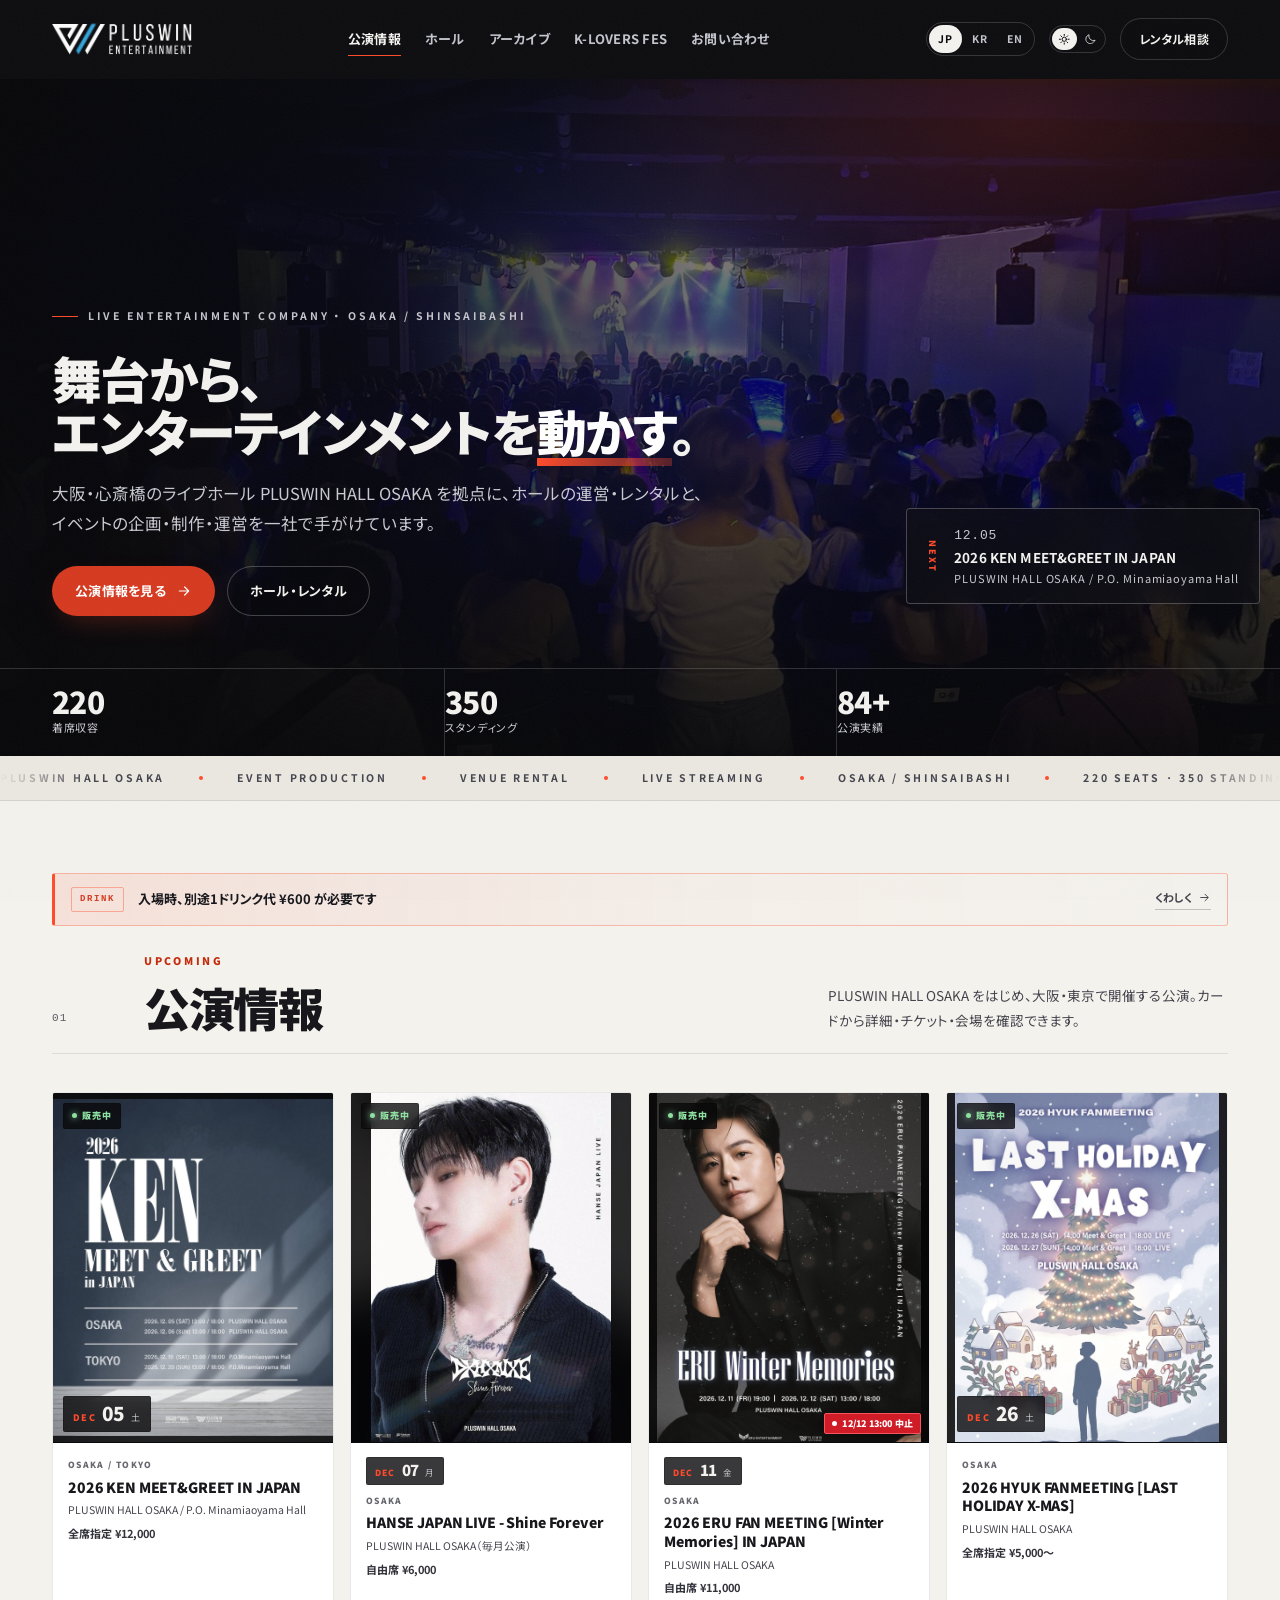
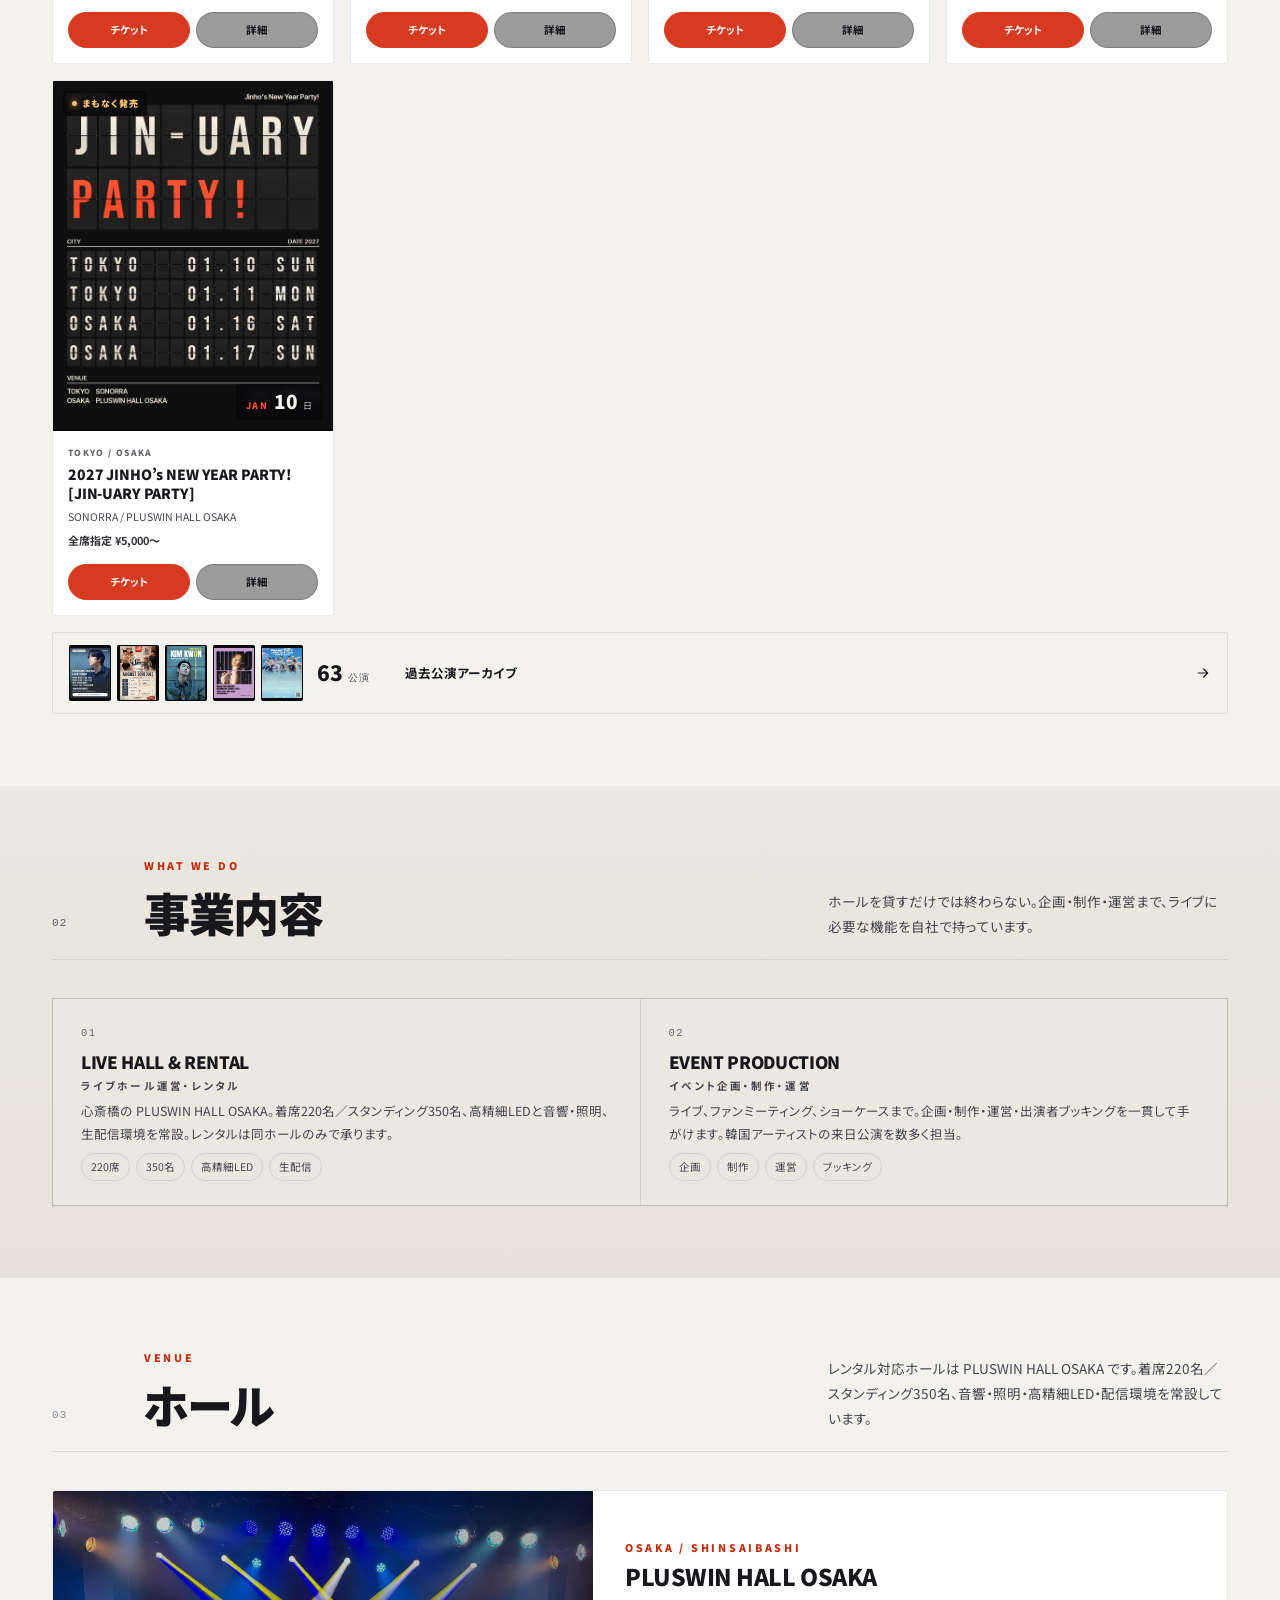
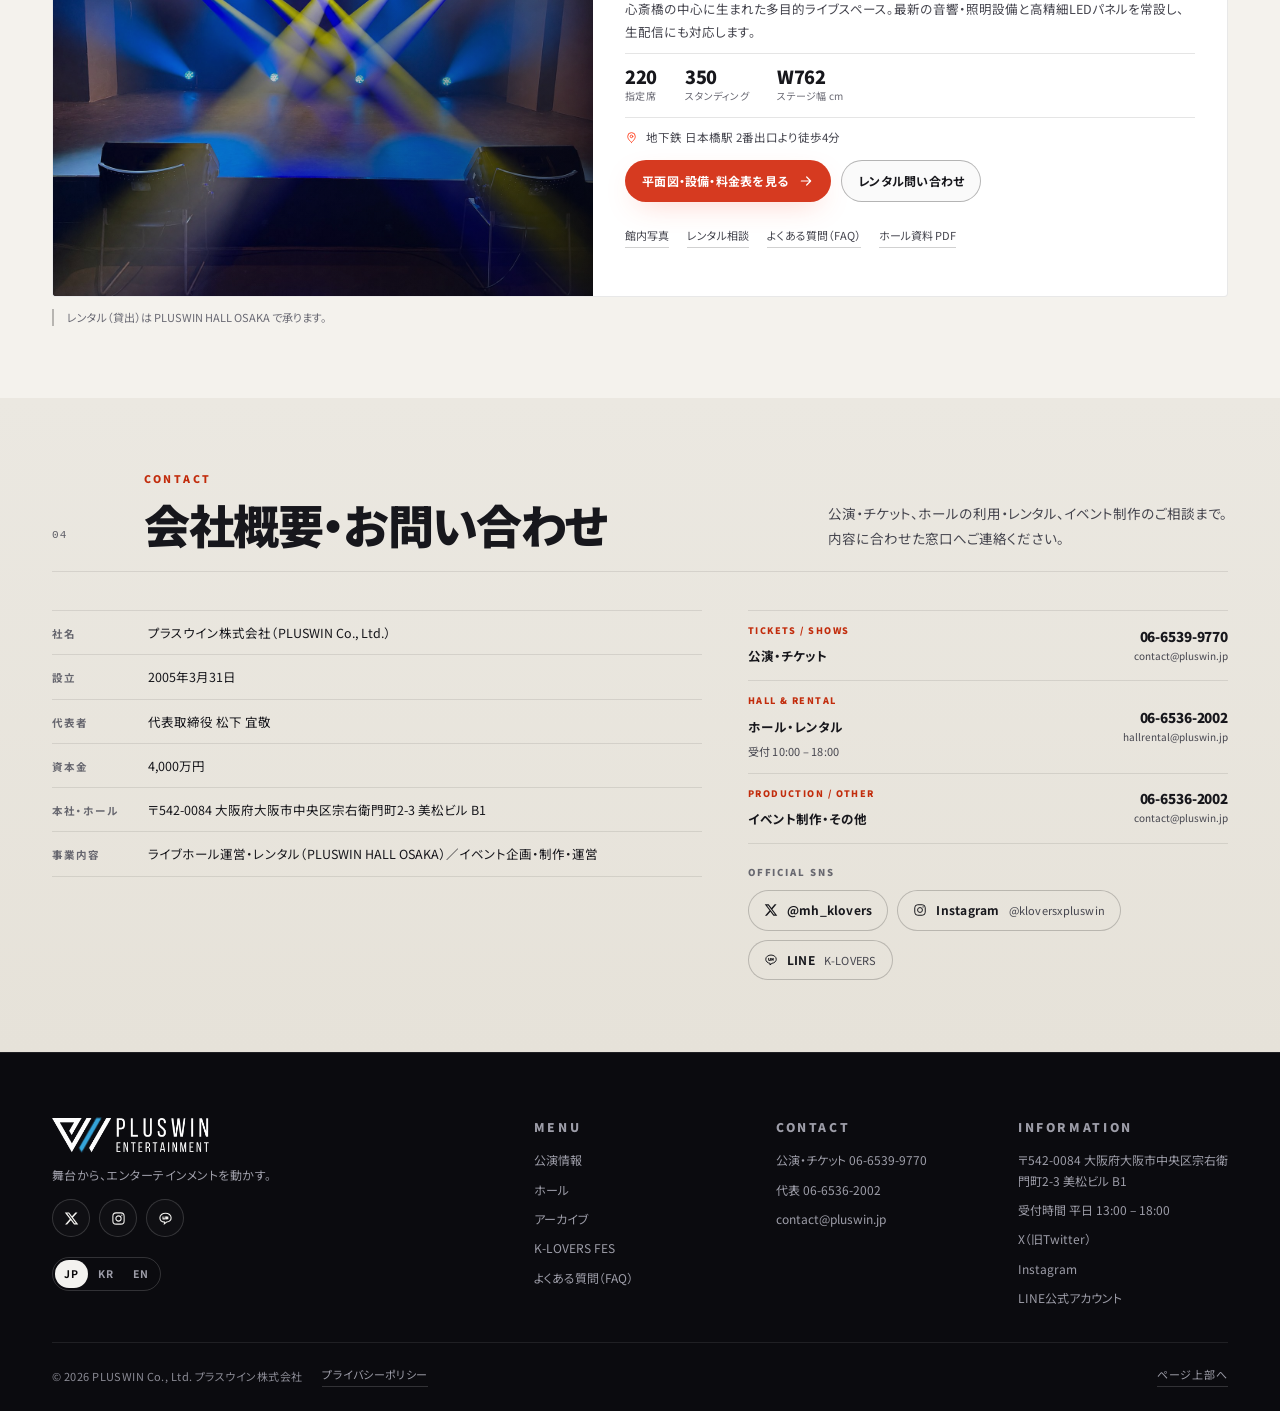
==== index.html @ f4fbc94e "아카이브: KIM KWON TOKYO TAKE 2, RiRi FANMEETING IN OSAKA, 3WAY PROJECT 추가; 이영지·임슬옹·Kik5o 2025 포스터 교체; ?" ====
<!DOCTYPE html>
<html lang="ja" data-lang="ja">
<head>
<meta charset="utf-8">
<meta name="viewport" content="width=device-width, initial-scale=1">
<title>PLUSWIN | プラスウイン株式会社 — ライブホール PLUSWIN HALL OSAKA・イベント制作</title>
<meta name="description" content="プラスウイン株式会社（PLUSWIN Co., Ltd.）は大阪・心斎橋のライブホール PLUSWIN HALL OSAKA を拠点に、ホールの運営・レンタルとイベントの企画・制作・運営を行うライブエンターテインメントカンパニーです。">
<meta name="theme-color" content="#f4f2ed">
<script>/* theme first, before any paint: a stored choice or ?theme=dark|light is
   applied to <html data-theme> here so a page never flashes the other skin */
(function(){var d=document.documentElement,t=null;
try{t=new URLSearchParams(location.search).get("theme")}catch(e){}
if(t!=="dark"&&t!=="light"){try{t=localStorage.getItem("pluswin.theme")}catch(e){}}
else{try{localStorage.setItem("pluswin.theme",t)}catch(e){}}
if(t!=="dark"&&t!=="light")t="light";
d.setAttribute("data-theme",t);
var m=document.querySelector('meta[name="theme-color"]');
if(m)m.setAttribute("content",t==="dark"?"#08080a":"#f4f2ed");})();</script>
<script async src="https://www.googletagmanager.com/gtag/js?id=G-80L7MBMH2J"></script>
<script>window.dataLayer=window.dataLayer||[];function gtag(){dataLayer.push(arguments)}
gtag("js",new Date());gtag("config","G-80L7MBMH2J");</script>
<meta name="robots" content="noindex, nofollow">
<meta property="og:title" content="PLUSWIN | プラスウイン株式会社 — ライブホール PLUSWIN HALL OSAKA・イベント制作">
<meta property="og:description" content="プラスウイン株式会社（PLUSWIN Co., Ltd.）は大阪・心斎橋のライブホール PLUSWIN HALL OSAKA を拠点に、ホールの運営・レンタルとイベントの企画・制作・運営を行うライブエンターテインメントカンパニーです。">
<meta property="og:type" content="website">
<meta property="og:image" content="https://hkw8102.github.io/-/assets/img/hall/stage-full.jpg">
<link rel="icon" href="assets/favicon.png" sizes="64x64" type="image/png">
<link rel="apple-touch-icon" href="assets/favicon-180.png">
<link rel="preload" as="image" href="assets/img/hall/audience-live.jpg?v=20261128p">
<link rel="stylesheet" href="styles.css?v=20261128p">
</head>
<body data-page="home">
<div class="grain" aria-hidden="true"></div>

<header class="site-header" id="siteHeader">
  <div class="wrap header-inner">
    <a class="brand" href="index.html" aria-label="PLUSWIN ENTERTAINMENT">
      <img class="brand-logo" src="assets/img/pluswin-logo.png" alt="PLUSWIN ENTERTAINMENT" width="297" height="68">
    </a>

    <nav class="nav" id="mainNav" aria-label="Main">
      <a href="index.html#events" data-i18n="nav.events" aria-current="page">公演情報</a>
      <a href="hall.html" data-i18n="nav.hall">ホール</a>
      <a href="archive.html" data-i18n="nav.archive">アーカイブ</a>
      <a href="klovers.html" data-i18n="nav.klovers">K-LOVERS FES</a>
      <a href="index.html#contact" data-i18n="nav.contact">お問い合わせ</a>
    
      <div class="nav-theme" role="group" aria-label="Theme" data-i18n-aria="theme.label">
        <span class="nav-theme-lab" data-i18n="theme.label">表示テーマ</span>
        <button class="nav-theme-btn" type="button" data-theme-btn="light" aria-pressed="true"><svg viewBox="0 0 24 24" aria-hidden="true"><circle cx="12" cy="12" r="4.1"/><path d="M12 2.6v2.2M12 19.2v2.2M2.6 12h2.2M19.2 12h2.2M5.4 5.4l1.6 1.6M17 17l1.6 1.6M18.6 5.4L17 7M7 17l-1.6 1.6"/></svg><span data-i18n="theme.light">ライト</span></button>
        <button class="nav-theme-btn" type="button" data-theme-btn="dark" aria-pressed="false"><svg viewBox="0 0 24 24" aria-hidden="true"><path d="M20.6 14.3A8.7 8.7 0 0 1 9.7 3.4a8.7 8.7 0 1 0 10.9 10.9Z"/></svg><span data-i18n="theme.dark">ダーク</span></button>
      </div>
    </nav>

    <div class="header-right">
      <div class="lang" role="group" aria-label="Language / 言語">
        <button type="button" data-lang-btn="ja" aria-pressed="true">JP</button>
        <button type="button" data-lang-btn="ko" aria-pressed="false">KR</button>
        <button type="button" data-lang-btn="en" aria-pressed="false">EN</button>
      </div>
      <div class="theme-sw" role="group" aria-label="Theme" data-i18n-aria="theme.label">
        <button type="button" data-theme-btn="light" aria-pressed="true" aria-label="Light" data-i18n-aria="theme.light" title="Light" data-i18n-title="theme.light"><svg viewBox="0 0 24 24" aria-hidden="true"><circle cx="12" cy="12" r="4.1"/><path d="M12 2.6v2.2M12 19.2v2.2M2.6 12h2.2M19.2 12h2.2M5.4 5.4l1.6 1.6M17 17l1.6 1.6M18.6 5.4L17 7M7 17l-1.6 1.6"/></svg></button>
        <button type="button" data-theme-btn="dark" aria-pressed="false" aria-label="Dark" data-i18n-aria="theme.dark" title="Dark" data-i18n-title="theme.dark"><svg viewBox="0 0 24 24" aria-hidden="true"><path d="M20.6 14.3A8.7 8.7 0 0 1 9.7 3.4a8.7 8.7 0 1 0 10.9 10.9Z"/></svg></button>
      </div>
      <a class="btn btn-line header-cta" href="hall.html#rental-form" data-i18n="nav.rentalCta">レンタル相談</a>
      <button class="menu-toggle" id="menuToggle" type="button" aria-expanded="false" aria-controls="mainNav" aria-label="Menu">
        <span></span><span></span>
      </button>
    </div>
  </div>
</header>

<main id="top">

  <!-- ============ HERO ============ -->
  <section class="hero hero-compact">
    <div class="hero-bg" aria-hidden="true">
      <img src="assets/img/hall/audience-live.jpg?v=20261128p" alt="" fetchpriority="high">
    </div>
    <div class="hero-veil" aria-hidden="true"></div>
    <div class="wrap hero-inner">
      <p class="hero-eyebrow" data-i18n="hero.eyebrow2">LIVE ENTERTAINMENT COMPANY ・ OSAKA / SHINSAIBASHI</p>
      <h1 class="hero-title" data-i18n="hero.title">舞台から、<br>エンターテインメントを<span class="hl">動かす</span>。</h1>
      <p class="hero-sub" data-i18n="hero.sub">大阪・心斎橋のライブホール PLUSWIN HALL OSAKA を拠点に、ホールの運営・レンタルと、イベントの企画・制作・運営を一社で手がけています。</p>
      <div class="hero-actions">
        <a class="btn btn-solid" href="#events">
          <span data-i18n="hero.cta1">公演情報を見る</span>
          <svg viewBox="0 0 24 24" aria-hidden="true"><path d="M5 12h13M13 6l6 6-6 6"/></svg>
        </a>
        <a class="btn btn-line" href="hall.html" data-i18n="hero.ctaHall">ホール・レンタル</a>
      </div>

      <a class="next-chip" href="#events" id="nextChip" aria-label="Next event">
        <span class="next-chip-label">NEXT</span>
        <span class="next-chip-date">12.05</span>
        <span class="next-chip-title">2026 KEN MEET&amp;GREET IN JAPAN</span>
        <span class="next-chip-venue">PLUSWIN HALL OSAKA</span>
      </a>
    </div>

    <div class="hero-stats">
      <div class="wrap hero-stats-inner">
        <div class="stat"><b>220</b><span data-i18n="hero.stat1">着席収容</span></div>
        <div class="stat"><b>350</b><span data-i18n="hero.stat2">スタンディング</span></div>
        <div class="stat"><b id="heroShows">55+</b><span data-i18n="hero.stat3">公演実績</span></div>
      </div>
    </div>
  </section>

  <div class="ticker" aria-hidden="true">
    <div class="ticker-track">
      <span>PLUSWIN HALL OSAKA</span><i></i><span>EVENT PRODUCTION</span><i></i><span>VENUE RENTAL</span><i></i><span>LIVE STREAMING</span><i></i><span>OSAKA / SHINSAIBASHI</span><i></i><span>220 SEATS · 350 STANDING</span><i></i>
      <span>PLUSWIN HALL OSAKA</span><i></i><span>EVENT PRODUCTION</span><i></i><span>VENUE RENTAL</span><i></i><span>LIVE STREAMING</span><i></i><span>OSAKA / SHINSAIBASHI</span><i></i><span>220 SEATS · 350 STANDING</span><i></i>
    </div>
  </div>

  <!-- ============ UPCOMING EVENTS ============ -->
  <section class="section" id="events">
    <div class="wrap">
      <div class="drink-bar reveal" role="note">
        <span class="drink-badge" aria-hidden="true">DRINK</span>
        <p class="drink-notice" data-i18n="drink.notice">入場時、別途1ドリンク代 ¥600 が必要です</p>
        <a class="drink-more" href="hall.html#faq">
          <span data-i18n="drink.more">くわしく</span>
          <svg viewBox="0 0 24 24" aria-hidden="true"><path d="M5 12h13M13 6l6 6-6 6"/></svg>
        </a>
      </div>

      <div class="sec-head reveal">
        <span class="sec-idx">01</span>
        <div class="sec-title-wrap">
          <p class="eyebrow" data-i18n="events.eyebrow">UPCOMING</p>
          <h2 class="sec-title" data-i18n="events.title">公演情報</h2>
        </div>
        <p class="sec-desc" data-i18n="events.descShort">PLUSWIN HALL OSAKA をはじめ、大阪・東京で開催する公演。カードから詳細・チケット・会場を確認できます。</p>
      </div>

      <div class="evc-grid" id="eventGrid"><!-- rendered by site.js --></div>

      <div class="quickbar reveal">
        <a class="quick-link has-thumbs" href="archive.html">
          <span class="quick-thumbs" id="archiveThumbs" aria-hidden="true"><!-- newest posters, rendered by site.js --></span>
          <span class="quick-k"><b id="archiveCount">55</b><i data-i18n="events.pastShows">公演</i></span>
          <span class="quick-t" data-i18n="events.archiveCta">過去公演アーカイブ</span>
          <svg viewBox="0 0 24 24" aria-hidden="true"><path d="M5 12h13M13 6l6 6-6 6"/></svg>
        </a>
      </div>
    </div>
  </section>

  <!-- ============ BUSINESS ============ -->
  <section class="section section-alt" id="business">
    <div class="wrap">
      <div class="sec-head reveal">
        <span class="sec-idx">02</span>
        <div class="sec-title-wrap">
          <p class="eyebrow" data-i18n="business.eyebrow">WHAT WE DO</p>
          <h2 class="sec-title" data-i18n="business.title">事業内容</h2>
        </div>
        <p class="sec-desc" data-i18n="business.desc">ホールを貸すだけでは終わらない。企画・制作・運営まで、ライブに必要な機能を自社で持っています。</p>
      </div>

      <div class="pillars" id="pillars"><!-- rendered by site.js --></div>
    </div>
  </section>

  <!-- ============ HALL OVERVIEW ============ -->
  <section class="section" id="venues">
    <div class="wrap">
      <div class="sec-head reveal">
        <span class="sec-idx">03</span>
        <div class="sec-title-wrap">
          <p class="eyebrow" data-i18n="venues.eyebrow">VENUE</p>
          <h2 class="sec-title" data-i18n="venues.title">ホール</h2>
        </div>
        <p class="sec-desc" data-i18n="venues.desc">レンタル対応ホールは PLUSWIN HALL OSAKA です。着席220名／スタンディング350名、音響・照明・高精細LED・配信環境を常設しています。</p>
      </div>

      <article class="venue-mini reveal">
        <div class="venue-mini-media">
          <img src="assets/img/hall/stage-lighting-1.jpg" alt="PLUSWIN HALL OSAKA ステージ照明" width="1400" height="1050" loading="lazy" decoding="async">
        </div>
        <div class="venue-mini-body">
          <p class="eyebrow" data-i18n="venues.tagOsaka">OSAKA / SHINSAIBASHI</p>
          <h3>PLUSWIN HALL OSAKA</h3>
          <p class="venue-lead" data-i18n="venues.osakaLead">心斎橋の中心に生まれた多目的ライブスペース。最新の音響・照明設備と高精細LEDパネルを常設し、生配信にも対応します。</p>
          <ul class="mini-facts">
            <li><b>220</b><span data-i18n="venues.factSeat">指定席</span></li>
            <li><b>350</b><span data-i18n="venues.factStand">スタンディング</span></li>
            <li><b>W762</b><span data-i18n="venues.factStage">ステージ幅 cm</span></li>
          </ul>
          <p class="mini-access"><svg viewBox="0 0 24 24" aria-hidden="true"><path d="M12 21s7-5.2 7-11a7 7 0 1 0-14 0c0 5.8 7 11 7 11z"/><circle cx="12" cy="10" r="2.4"/></svg><span data-i18n="venues.miniAccess">地下鉄 日本橋駅 2番出口より徒歩4分</span></p>
          <div class="venue-actions">
            <a class="btn btn-solid btn-sm" href="hall.html">
              <span data-i18n="venues.more">平面図・設備・料金表を見る</span>
              <svg viewBox="0 0 24 24" aria-hidden="true"><path d="M5 12h13M13 6l6 6-6 6"/></svg>
            </a>
            <a class="btn btn-line btn-sm" href="hall.html#rental-form" data-i18n="venues.rentalFormCta">レンタル問い合わせ</a>
          </div>
          <p class="mini-links">
            <a href="hall.html#photos"><span data-i18n="photos.jump">館内写真</span></a>
            <a href="hall.html#rental-form"><span data-i18n="avail.title">レンタル相談</span></a>
            <a href="hall.html#faq"><span data-i18n="faq.link">よくある質問（FAQ）</span></a>
            <a href="assets/pdf/pluswin-hall-osaka-spec.pdf" target="_blank" rel="noopener"><span data-i18n="pdf.short">ホール資料 PDF</span></a>
          </p>
        </div>
      </article>
      <p class="venue-note-mini" data-i18n="venues.singleNote">レンタル（貸出）は PLUSWIN HALL OSAKA のみ承ります。</p>
    </div>
  </section>

  <!-- ============ COMPANY & CONTACT ============ -->
  <section class="section section-alt" id="contact">
    <div class="wrap">
      <div class="sec-head reveal">
        <span class="sec-idx">04</span>
        <div class="sec-title-wrap">
          <p class="eyebrow" data-i18n="contact.eyebrow">COMPANY &amp; CONTACT</p>
          <h2 class="sec-title" data-i18n="contact.headTitle">会社概要・お問い合わせ</h2>
        </div>
        <p class="sec-desc" data-i18n="contact.desc">公演・チケット、ホールの利用・レンタル、イベント制作のご相談まで。内容に合わせた窓口へご連絡ください。</p>
      </div>

      <div class="home-company">
        <div class="about-table reveal">
          <div class="def"><span data-i18n="about.rowNameK">社名</span><p data-i18n="about.rowNameV">プラスウイン株式会社（PLUSWIN Co., Ltd.）</p></div>
          <div class="def"><span data-i18n="about.rowFoundedK">設立</span><p data-i18n="about.rowFoundedV">2005年3月31日</p></div>
          <div class="def"><span data-i18n="about.rowRepK">代表者</span><p data-i18n="about.rowRepV">代表取締役 松下 宜敬</p></div>
          <div class="def"><span data-i18n="about.rowCapitalK">資本金</span><p data-i18n="about.rowCapitalV">4,000万円</p></div>
          <div class="def"><span data-i18n="about.hqLabel">本社・ホール</span><p data-i18n="about.hqAddress">〒542-0084 大阪府大阪市中央区宗右衛門町2-3 美松ビル B1</p></div>
          <div class="def"><span data-i18n="about.rowBizK">事業内容</span><p data-i18n="about.rowBizV">ライブホール運営・レンタル（PLUSWIN HALL OSAKA）／イベント企画・制作・運営</p></div>
        </div>

        <div class="reveal">
          <div class="contact-desks">
            <div class="desk-row">
              <span class="desk-left"><span class="desk-k">TICKETS / SHOWS</span><span class="desk-t" data-i18n="contact.desk1">公演・チケット</span></span>
              <span class="desk-right">
                <a class="desk-tel" href="tel:+81665399770">06-6539-9770</a>
                <a class="desk-mail" href="mailto:contact@pluswin.jp">contact@pluswin.jp</a>
              </span>
            </div>
            <div class="desk-row">
              <span class="desk-left"><span class="desk-k">HALL &amp; RENTAL</span><span class="desk-t" data-i18n="contact.desk2">ホール・レンタル</span><span class="desk-h" data-i18n="contact.rentalHours">受付 10:00 – 18:00</span></span>
              <span class="desk-right">
                <a class="desk-tel" href="tel:+81665362002">06-6536-2002</a>
                <a class="desk-mail" href="mailto:hallrental@pluswin.jp">hallrental@pluswin.jp</a>
              </span>
            </div>
            <div class="desk-row">
              <span class="desk-left"><span class="desk-k">PRODUCTION / OTHER</span><span class="desk-t" data-i18n="contact.desk3">イベント制作・その他</span></span>
              <span class="desk-right">
                <a class="desk-tel" href="tel:+81665362002">06-6536-2002</a>
                <a class="desk-mail" href="mailto:contact@pluswin.jp">contact@pluswin.jp</a>
              </span>
            </div>
          </div>

          <div class="contact-sns">
            <p class="contact-sns-label" data-i18n="sns.label">OFFICIAL SNS</p>
            <div class="sns-links">
            <a class="sns-link" href="https://x.com/mh_klovers" target="_blank" rel="noopener noreferrer" aria-label="X — @mh_klovers">
              <svg class="sns-x" viewBox="0 0 24 24" aria-hidden="true"><path d="M18.244 2.25h3.308l-7.227 8.26 8.502 11.24H16.17l-5.214-6.817L4.99 21.75H1.68l7.73-8.835L1.254 2.25H8.08l4.713 6.231zm-1.161 17.52h1.833L7.084 4.126H5.117z"/></svg>
              <span>@mh_klovers</span>
            </a>
            <a class="sns-link" href="https://www.instagram.com/kloversxpluswin/" target="_blank" rel="noopener noreferrer" aria-label="Instagram — @kloversxpluswin">
              <svg class="sns-ig" viewBox="0 0 24 24" fill="none" stroke="currentColor" stroke-width="1.7" aria-hidden="true"><rect x="3" y="3" width="18" height="18" rx="5.2"/><circle cx="12" cy="12" r="4.2"/><circle cx="17.3" cy="6.7" r="1.05" fill="currentColor" stroke="none"/></svg>
              <span>Instagram</span>
              <em>@kloversxpluswin</em>
            </a>
            <a class="sns-link" href="https://page.line.me/skz6050p" target="_blank" rel="noopener noreferrer" aria-label="LINE — K-LOVERS">
              <svg class="sns-line" viewBox="0 0 24 24" fill="none" stroke="currentColor" stroke-width="1.7" aria-hidden="true"><path d="M12 3.5c-5 0-9 3.2-9 7.2 0 3.6 3.2 6.6 7.6 7.1l-.4 2.7 3.6-2.8c4.2-.6 7.2-3.5 7.2-7 0-4-4-7.2-9-7.2z"/><path d="M8 9.2v3.4h1.8M11.4 9.2v3.4M13.4 12.6V9.2l2.3 3.4V9.2" stroke-linecap="round" stroke-linejoin="round"/></svg>
              <span>LINE</span>
              <em>K-LOVERS</em>
            </a>
          </div>
          </div>
        </div>
      </div>
    </div>
  </section>

</main>

<footer class="site-footer">
  <div class="wrap">
    <div class="footer-top">
      <div class="footer-brand">
        <img class="footer-logo" src="assets/img/pluswin-logo.png" alt="PLUSWIN ENTERTAINMENT" width="297" height="68">
        <p data-i18n="footer.tagline">舞台から、エンターテインメントを動かす。</p>
        <div class="sns-links sns-links-footer">
          <a class="sns-icon" href="https://x.com/mh_klovers" target="_blank" rel="noopener noreferrer" aria-label="X — @mh_klovers"><svg class="sns-x" viewBox="0 0 24 24" aria-hidden="true"><path d="M18.244 2.25h3.308l-7.227 8.26 8.502 11.24H16.17l-5.214-6.817L4.99 21.75H1.68l7.73-8.835L1.254 2.25H8.08l4.713 6.231zm-1.161 17.52h1.833L7.084 4.126H5.117z"/></svg></a>
          <a class="sns-icon" href="https://www.instagram.com/kloversxpluswin/" target="_blank" rel="noopener noreferrer" aria-label="Instagram — @kloversxpluswin"><svg class="sns-ig" viewBox="0 0 24 24" fill="none" stroke="currentColor" stroke-width="1.7" aria-hidden="true"><rect x="3" y="3" width="18" height="18" rx="5.2"/><circle cx="12" cy="12" r="4.2"/><circle cx="17.3" cy="6.7" r="1.05" fill="currentColor" stroke="none"/></svg></a>
          <a class="sns-icon" href="https://page.line.me/skz6050p" target="_blank" rel="noopener noreferrer" aria-label="LINE — K-LOVERS"><svg class="sns-line" viewBox="0 0 24 24" fill="none" stroke="currentColor" stroke-width="1.7" aria-hidden="true"><path d="M12 3.5c-5 0-9 3.2-9 7.2 0 3.6 3.2 6.6 7.6 7.1l-.4 2.7 3.6-2.8c4.2-.6 7.2-3.5 7.2-7 0-4-4-7.2-9-7.2z"/><path d="M8 9.2v3.4h1.8M11.4 9.2v3.4M13.4 12.6V9.2l2.3 3.4V9.2" stroke-linecap="round" stroke-linejoin="round"/></svg></a>
        </div>
        <div class="lang lang-footer" role="group" aria-label="Language">
          <button type="button" data-lang-btn="ja" aria-pressed="true">JP</button>
          <button type="button" data-lang-btn="ko" aria-pressed="false">KR</button>
          <button type="button" data-lang-btn="en" aria-pressed="false">EN</button>
        </div>
      </div>

      <div class="footer-cols">
        <div class="footer-col">
          <p class="footer-head" data-i18n="footer.menuHead">MENU</p>
          <a href="index.html#events" data-i18n="nav.events">公演情報</a>
          <a href="hall.html" data-i18n="nav.hall">ホール</a>
          <a href="archive.html" data-i18n="nav.archive">アーカイブ</a>
          <a href="klovers.html" data-i18n="nav.klovers">K-LOVERS FES</a>
          <a href="hall.html#faq" data-i18n="faq.link">よくある質問（FAQ）</a>
        </div>
        <div class="footer-col">
          <p class="footer-head" data-i18n="footer.contactHead">CONTACT</p>
          <a href="tel:+81665399770" data-i18n="footer.telEvent">公演・チケット 06-6539-9770</a>
          <a href="tel:+81665362002" data-i18n="footer.telMain">代表 06-6536-2002</a>
          <a href="mailto:contact@pluswin.jp">contact@pluswin.jp</a>
        </div>
        <div class="footer-col">
          <p class="footer-head" data-i18n="footer.infoHead">INFORMATION</p>
          <p data-i18n="footer.addr">〒542-0084 大阪府大阪市中央区宗右衛門町2-3 美松ビル B1</p>
          <p data-i18n="footer.hours">受付時間 平日 13:00 – 18:00</p>
          <a href="https://x.com/mh_klovers" target="_blank" rel="noopener noreferrer" data-i18n="sns.xLink">X（旧Twitter）</a>
          <a href="https://www.instagram.com/kloversxpluswin/" target="_blank" rel="noopener noreferrer" data-i18n="sns.igLink">Instagram</a>
          <a href="https://page.line.me/skz6050p" target="_blank" rel="noopener noreferrer" data-i18n="sns.lineLink">LINE公式アカウント</a>
        </div>
      </div>
    </div>

    <div class="footer-bottom">
      <div class="footer-legal">
        <p class="copyright" data-i18n="footer.copyright">© 2026 PLUSWIN Co., Ltd. プラスウイン株式会社</p>
        <a class="footer-privacy" href="privacy.html" data-i18n="footer.privacy">プライバシーポリシー</a>
      </div>
      <a class="to-top" href="#top" data-i18n="footer.toTop">ページ上部へ</a>
    </div>
  </div>
</footer>

<!-- ============ EVENT DRAWER ============ -->
<div class="drawer-root" id="drawerRoot" aria-hidden="true">
  <div class="drawer-backdrop" data-drawer-close></div>
  <aside class="drawer" role="dialog" aria-modal="true" aria-labelledby="drawerTitle" tabindex="-1">
    <button class="drawer-close" type="button" data-drawer-close aria-label="Close">
      <svg viewBox="0 0 24 24" aria-hidden="true"><path d="M6 6l12 12M18 6L6 18"/></svg>
    </button>
    <div class="drawer-scroll" id="drawerContent"><!-- rendered by site.js --></div>
  </aside>
</div>

<script src="assets/js/analytics.js?v=20261128p"></script>
<script src="assets/js/theme.js?v=20261128p"></script>
<script src="assets/js/data.js?v=20261128p"></script>
<script src="assets/js/i18n-extra.js?v=20261128p"></script>
<script src="assets/js/site.js?v=20261128p"></script>
</body>
</html>
---- styles.css ----
/* ============================================================
   PLUSWIN — design system & layout
   Dark stage aesthetic / 3-language layout
   ============================================================ */

/* self-hosted, subset webfonts (JP + KR) */
@font-face{font-family:"PW Sans JP";src:url("assets/fonts/jp-400.woff2") format("woff2");font-weight:400;font-style:normal;font-display:swap}
@font-face{font-family:"PW Sans JP";src:url("assets/fonts/jp-700.woff2") format("woff2");font-weight:700;font-style:normal;font-display:swap}
@font-face{font-family:"PW Sans JP";src:url("assets/fonts/jp-900.woff2") format("woff2");font-weight:800 900;font-style:normal;font-display:swap}
@font-face{font-family:"PW Sans KR";src:url("assets/fonts/kr-400.woff2") format("woff2");font-weight:400;font-style:normal;font-display:swap}
@font-face{font-family:"PW Sans KR";src:url("assets/fonts/kr-700.woff2") format("woff2");font-weight:700;font-style:normal;font-display:swap}
@font-face{font-family:"PW Sans KR";src:url("assets/fonts/kr-900.woff2") format("woff2");font-weight:800 900;font-style:normal;font-display:swap}

/* ---------- THEME TOKENS ----------
   One design system, two skins. Light (ivory paper) is the default and
   the fallback for visitors without JS; [data-theme="dark"] turns the
   whole site into the stage-black build. Components read these
   variables, so switching theme never needs a second stylesheet. */
:root{
  color-scheme:light;
  --bg:#f4f2ed;
  --bg-2:#ebe8e1;
  --card:#ffffff;
  --card-2:#f7f5f0;
  --line:rgba(0,0,0,.09);
  --line-2:rgba(0,0,0,.2);
  --txt:#17171c;
  --dim:#45454e;
  --dim-2:#67676f;
  --accent:#ff4b2b;
  --accent-ink:#c22c0c;        /* accent as text on ivory       4.7-5.1:1 */
  --accent-btn:#d63a20;        /* solid accent fill, white label   4.7:1 */
  --accent-btn-h:#c33418;
  --accent-soft:rgba(255,75,43,.1);
  --accent-glow:rgba(255,75,43,.35);
  --radius:2px;
  --wrap:1240px;
  --sans:"PW Sans JP","PW Sans KR","Inter","Helvetica Neue","Hiragino Sans","Noto Sans JP","Noto Sans KR",system-ui,sans-serif;
  --mono:ui-monospace,"SF Mono",SFMono-Regular,Menlo,Consolas,monospace;
  --ease:cubic-bezier(.22,.61,.36,1);
}
html[data-theme="dark"]{
  color-scheme:dark;
  --bg:#08080a;
  --bg-2:#0b0b0f;
  --card:#101015;
  --card-2:#14141a;
  --line:rgba(255,255,255,.085);
  --line-2:rgba(255,255,255,.16);
  --txt:#f3f2ef;
  --dim:#9d9da8;
  --dim-2:#6f6f7b;
  --accent-ink:#ff4b2b;
  --accent-btn:#ff4b2b;
  --accent-btn-h:#ff6042;
  --accent-soft:rgba(255,75,43,.12);
}
/* the stage-black header turns opaque once the page scrolls (and is always
   opaque on phones), exactly as the dark build did */
html[data-theme="dark"] .site-header.is-scrolled{background:#0d0d10;backdrop-filter:none;-webkit-backdrop-filter:none}
@media (max-width:860px){
  html[data-theme="dark"] .site-header,html[data-theme="dark"] .site-header.is-scrolled{background:#0d0d10;backdrop-filter:none;-webkit-backdrop-filter:none}
}

*,*::before,*::after{box-sizing:border-box}
html{scroll-behavior:smooth;-webkit-text-size-adjust:100%;background:var(--bg)}
body{
  margin:0;background:var(--bg);color:var(--txt);
  font-family:var(--sans);font-size:16px;line-height:1.7;
  font-feature-settings:"palt" 1;
  -webkit-font-smoothing:antialiased;text-rendering:optimizeLegibility;
  overflow-x:hidden;
  transition:background-color .28s var(--ease),color .28s var(--ease);
}
body.is-locked{overflow:hidden}
img{max-width:100%;display:block}
a{color:inherit;text-decoration:none}
button{font:inherit;color:inherit;background:none;border:0;cursor:pointer}
h1,h2,h3,h4{font-weight:800;line-height:1.12;margin:0;letter-spacing:-.02em}
p{margin:0}
ul,ol,dl{margin:0;padding:0;list-style:none}
::selection{background:var(--accent);color:#fff}
:focus-visible{outline:2px solid var(--accent);outline-offset:3px}

.wrap{width:100%;max-width:var(--wrap);margin:0 auto;padding:0 32px}

/* film grain overlay */
.grain{
  position:fixed;inset:0;z-index:60;pointer-events:none;opacity:.035;
  background-image:url("data:image/svg+xml,%3Csvg xmlns='http://www.w3.org/2000/svg' width='120' height='120'%3E%3Cfilter id='n'%3E%3CfeTurbulence type='fractalNoise' baseFrequency='.85' numOctaves='3'/%3E%3C/filter%3E%3Crect width='120' height='120' filter='url(%23n)'/%3E%3C/svg%3E");
}

/* ============ HEADER ============ */
.site-header{
  position:fixed;top:0;left:0;right:0;z-index:50;
  transition:background .35s var(--ease),border-color .35s var(--ease),backdrop-filter .35s;
  border-bottom:1px solid transparent;
}
.site-header.is-scrolled{
  background:rgba(8,8,10,.82);
  backdrop-filter:blur(18px) saturate(140%);
  -webkit-backdrop-filter:blur(18px) saturate(140%);
  border-bottom-color:var(--line);
}
.header-inner{display:flex;align-items:center;gap:28px;height:78px}
.brand{display:flex;align-items:center;gap:11px;flex-shrink:0}
.brand-logo{display:block;height:32px;width:auto;max-width:100%}
.footer-logo{display:block;height:36px;width:auto}
.brand-txt{display:flex;flex-direction:column;line-height:1.05}
.brand-txt strong{font-size:17px;letter-spacing:.16em;font-weight:800}
.brand-txt em{font-style:normal;font-size:9.5px;letter-spacing:.14em;color:var(--dim);margin-top:3px}

.nav{display:flex;gap:24px;margin-left:auto;margin-right:auto}
.nav a{
  position:relative;font-size:13px;font-weight:600;color:var(--dim);
  padding:6px 0;letter-spacing:.02em;transition:color .25s;
}
.nav a::after{
  content:"";position:absolute;left:0;right:0;bottom:0;height:1px;
  background:var(--accent);transform:scaleX(0);transform-origin:left;
  transition:transform .3s var(--ease);
}
.nav a:hover{color:var(--txt)}
.nav a:hover::after{transform:scaleX(1)}

.header-right{display:flex;align-items:center;gap:14px;flex-shrink:0}
.lang{display:flex;align-items:center;border:1px solid var(--line-2);border-radius:100px;padding:2px;gap:1px}
.lang button{
  font-size:10.5px;font-weight:700;letter-spacing:.09em;color:var(--dim);
  padding:5px 9px;border-radius:100px;transition:all .22s var(--ease);
}
.lang button:hover{color:var(--txt)}
.lang button[aria-pressed="true"]{background:var(--txt);color:#08080a}
.btn{
  display:inline-flex;align-items:center;gap:10px;
  font-size:13px;font-weight:700;letter-spacing:.02em;
  padding:13px 22px;border-radius:100px;border:1px solid transparent;
  transition:all .28s var(--ease);white-space:nowrap;
}
.btn svg{width:16px;height:16px;fill:none;stroke:currentColor;stroke-width:1.8;stroke-linecap:round;stroke-linejoin:round;transition:transform .28s var(--ease)}
.btn-solid{background:var(--accent);color:#fff;box-shadow:0 10px 30px -12px var(--accent-glow)}
.btn-solid:hover{background:#ff6042;transform:translateY(-2px);box-shadow:0 18px 40px -14px var(--accent-glow)}
.btn-solid:hover svg{transform:translateX(3px)}
.btn-line{border-color:var(--line-2);color:var(--txt);background:rgba(255,255,255,.02)}
.btn-line:hover{border-color:var(--txt);background:rgba(255,255,255,.07);transform:translateY(-2px)}
.btn-sm{padding:10px 16px;font-size:12px}
.header-cta{padding:10px 18px;font-size:12px}
.menu-toggle{display:none;width:40px;height:40px;position:relative;border:1px solid var(--line-2);border-radius:50%}
.menu-toggle span{position:absolute;left:11px;right:11px;height:1.5px;background:var(--txt);transition:transform .3s var(--ease),opacity .2s}
.menu-toggle span:nth-child(1){top:17px}
.menu-toggle span:nth-child(2){bottom:17px}
.menu-toggle[aria-expanded="true"] span:nth-child(1){transform:translateY(3px) rotate(45deg)}
.menu-toggle[aria-expanded="true"] span:nth-child(2){transform:translateY(-3px) rotate(-45deg)}

/* ============ HERO ============ */
.hero{position:relative;min-height:100svh;display:flex;flex-direction:column;justify-content:flex-end;overflow:hidden;padding-top:120px}
.hero-bg{position:absolute;inset:0;z-index:0}
.hero-bg img{width:100%;height:100%;object-fit:cover;object-position:center 42%;filter:saturate(1.08) brightness(.72) contrast(1.03);transform:scale(1.02)}
/* a sold-out house: the photo stays, and a left-to-right shadow keeps the
   left half (where the words sit) dark on every screen and in both skins */
.hero-veil{
  position:absolute;inset:0;z-index:1;
  background:
    radial-gradient(62% 55% at 80% 16%,rgba(255,75,43,.18),transparent 62%),
    linear-gradient(90deg,rgba(8,8,10,.94) 0%,rgba(8,8,10,.78) 28%,rgba(8,8,10,.28) 55%,rgba(8,8,10,.34) 100%),
    linear-gradient(180deg,rgba(8,8,10,.88) 0%,rgba(8,8,10,.10) 30%,rgba(8,8,10,.40) 70%,rgba(8,8,10,.92) 100%);
}
.hero-inner{position:relative;z-index:2;padding-bottom:56px}
.hero-eyebrow{
  display:inline-flex;align-items:center;gap:10px;
  font-size:10.5px;font-weight:700;letter-spacing:.28em;color:#c4c4cd;
  margin-bottom:26px;
}
.hero-eyebrow::before{content:"";width:26px;height:1px;background:var(--accent)}
.hero-title{
  font-size:clamp(2.05rem,4.5vw,4.15rem);letter-spacing:-.035em;line-height:1.06;
  max-width:14.6em;text-wrap:balance;
}
.hero-title .hl{position:relative;color:#fff;background-image:linear-gradient(90deg,var(--accent),rgba(255,75,43,.3));background-repeat:no-repeat;background-position:0 95%;background-size:0% .16em;padding-bottom:.06em;
  animation:hlIn 1.05s .45s var(--ease) forwards}
@keyframes hlIn{to{background-size:100% .16em}}
.hero-sub{
  margin-top:28px;max-width:44em;color:#c9c9d1;font-size:clamp(14px,1.35vw,16.5px);line-height:1.85;
  text-wrap:pretty;
}
.hero-actions{display:flex;flex-wrap:wrap;gap:12px;margin-top:36px}

.next-chip{
  position:absolute;right:0;bottom:64px;
  display:grid;grid-template-columns:auto 1fr;gap:2px 14px;align-items:center;
  padding:16px 20px 16px 18px;min-width:290px;
  background:rgba(16,16,21,.62);border:1px solid var(--line-2);border-radius:4px;
  backdrop-filter:blur(14px);-webkit-backdrop-filter:blur(14px);
  transition:all .3s var(--ease);
}
.next-chip:hover{border-color:var(--accent);background:rgba(20,20,26,.85);transform:translateY(-3px)}
.next-chip-label{grid-row:1/4;font-size:9px;font-weight:800;letter-spacing:.22em;color:var(--accent);writing-mode:vertical-rl;justify-self:center;align-self:center}
.next-chip-date{font-family:var(--mono);font-size:13px;color:var(--dim);letter-spacing:.06em}
.next-chip-title{font-size:13.5px;font-weight:700;letter-spacing:.01em;line-height:1.3}
.next-chip-venue{font-size:11px;color:var(--dim);letter-spacing:.08em;grid-column:2}

.hero-stats{position:relative;z-index:2;border-top:1px solid var(--line)}
.hero-stats-inner{display:grid;grid-template-columns:repeat(3,1fr)}
.stat{display:flex;flex-direction:column;gap:2px;padding:22px 0 24px;border-left:1px solid var(--line)}
.stat:first-child{border-left:0;padding-left:0}
.stat b{font-size:clamp(20px,2.4vw,30px);font-weight:800;letter-spacing:-.02em;line-height:1}
.stat span{font-size:11px;color:var(--dim);letter-spacing:.06em}

/* ============ TICKER ============ */
.ticker{overflow:hidden;border-bottom:1px solid var(--line);background:var(--bg-2);padding:13px 0;position:relative}
.ticker::before,.ticker::after{content:"";position:absolute;top:0;bottom:0;width:90px;z-index:2;pointer-events:none}
.ticker::before{left:0;background:linear-gradient(90deg,var(--bg-2),transparent)}
.ticker::after{right:0;background:linear-gradient(270deg,var(--bg-2),transparent)}
.ticker-track{display:flex;align-items:center;gap:34px;width:max-content;animation:marquee 46s linear infinite}
.ticker-track span{font-size:10.5px;font-weight:700;letter-spacing:.26em;color:var(--dim);white-space:nowrap}
.ticker-track i{width:4px;height:4px;background:var(--accent);border-radius:50%;flex-shrink:0}
@keyframes marquee{from{transform:translateX(0)}to{transform:translateX(-50%)}}

/* ============ SECTIONS ============ */
.section{padding:clamp(64px,7.4vw,112px) 0;position:relative}
section[id]{scroll-margin-top:78px}
.only-m{display:none}
.section-alt{background:linear-gradient(180deg,var(--bg-2),#0a0a0d)}
.sec-head{
  display:grid;grid-template-columns:64px minmax(0,1fr) minmax(0,400px);
  gap:28px;align-items:end;margin-bottom:clamp(40px,5vw,64px);
  padding-bottom:26px;border-bottom:1px solid var(--line);
}
.sec-head-tight{grid-template-columns:64px 1fr;margin-bottom:32px;border-bottom:0;padding-bottom:0}
.sec-idx{font-family:var(--mono);font-size:11px;color:var(--dim-2);letter-spacing:.1em;padding-bottom:6px}
.eyebrow{font-size:10.5px;font-weight:800;letter-spacing:.26em;color:var(--accent);margin-bottom:12px}
.sec-title{font-size:clamp(1.85rem,3.6vw,2.9rem);letter-spacing:-.03em}
.sec-desc{font-size:13.5px;color:var(--dim);line-height:1.85;text-wrap:pretty}

/* ============ FILTER ============ */
.filter-row{display:flex;gap:8px;margin-bottom:26px;flex-wrap:wrap}
.filter{
  font-size:11.5px;font-weight:700;letter-spacing:.06em;color:var(--dim);
  padding:8px 16px;border:1px solid var(--line);border-radius:100px;transition:all .22s var(--ease);
}
.filter:hover{color:var(--txt);border-color:var(--line-2)}
.filter.is-active{background:var(--txt);color:#08080a;border-color:var(--txt)}

/* ============ EVENT CARDS ============ */
.event-grid{display:grid;gap:14px}
.event-card{
  position:relative;display:grid;grid-template-columns:250px minmax(0,1fr);text-align:left;
  overflow:hidden;border:1px solid var(--line);border-radius:3px;background:var(--card);isolation:isolate;
  transition:border-color .3s var(--ease),transform .3s var(--ease),background .3s;
}
.event-card:hover{border-color:var(--line-2);background:var(--card-2);transform:translateY(-2px)}
.event-card::before{
  content:"";position:absolute;left:0;top:0;bottom:0;width:2px;background:var(--accent);
  transform:scaleY(0);transform-origin:top;transition:transform .35s var(--ease);z-index:3;
}
.event-card:hover::before{transform:scaleY(1)}
.event-card-poster{
  position:relative;overflow:hidden;background:#0a0a0c;border-right:1px solid var(--line);min-height:206px;
}
.event-card-poster::before{
  content:"";position:absolute;inset:-12%;background-image:var(--poster);background-size:cover;
  background-position:center;filter:blur(26px) brightness(.32) saturate(1.05);opacity:.9;
}
.event-card-poster img{position:relative;z-index:1;display:block;width:100%;height:100%;object-fit:contain;transition:transform .55s var(--ease)}
.event-card:hover .event-card-poster img{transform:scale(1.03)}
.event-card-body{display:flex;gap:24px;align-items:flex-start;padding:24px 28px 26px;min-width:0;position:relative;z-index:2}
.ev-date{display:flex;flex-direction:column;align-items:flex-start;min-width:76px;padding-top:2px}
.ev-date .m{font-size:10.5px;font-weight:800;letter-spacing:.16em;color:var(--accent)}
.ev-date .d{font-size:38px;font-weight:800;line-height:.95;letter-spacing:-.03em;margin:2px 0}
.ev-date .w{font-size:10.5px;color:var(--dim);letter-spacing:.1em}
.ev-main{flex:1;min-width:0}
.ev-cityrow{display:flex;flex-wrap:wrap;gap:8px;align-items:center;margin-bottom:10px}
.ev-city{font-size:9.5px;font-weight:800;letter-spacing:.18em;color:var(--dim);border:1px solid var(--line-2);padding:3px 8px;border-radius:2px}
.ev-status{display:inline-flex;align-items:center;gap:6px;font-size:10px;font-weight:700;letter-spacing:.1em;color:#8ee0a1}
.ev-status::before{content:"";width:5px;height:5px;border-radius:50%;background:currentColor;box-shadow:0 0 8px currentColor}
.ev-status.is-soon{color:#ffc46b}
.ev-status.is-soon::before{box-shadow:0 0 8px currentColor}
.ev-card-title{display:block;width:100%;padding:0;text-align:left;font-size:clamp(17px,1.9vw,22px);font-weight:800;letter-spacing:-.02em;line-height:1.25;max-width:22em;transition:color .22s}
.ev-card-title:hover{color:#fff}
.ev-card-sub{margin-top:8px;font-size:12.5px;color:var(--dim);max-width:36em;line-height:1.6}
.ev-card-meta{display:flex;flex-wrap:wrap;gap:8px 16px;margin-top:14px;font-size:11.5px;color:var(--dim);letter-spacing:.02em}
.ev-card-meta b{color:var(--txt);font-weight:600}
.ev-card-actions{display:flex;flex-wrap:wrap;gap:8px;margin-top:18px;position:relative;z-index:3}
.ev-mini{
  display:inline-flex;align-items:center;gap:7px;font-size:11.5px;font-weight:700;
  padding:8px 14px;border:1px solid var(--line-2);border-radius:100px;color:var(--txt);
  transition:all .22s var(--ease);background:rgba(8,8,10,.4);
}
.ev-mini:hover{background:var(--txt);color:#08080a;border-color:var(--txt)}
.ev-mini.is-primary{background:var(--accent);border-color:var(--accent);color:#fff}
.ev-mini.is-primary:hover{background:#ff6042;border-color:#ff6042;color:#fff}
.ev-mini svg{width:12px;height:12px;fill:none;stroke:currentColor;stroke-width:2;stroke-linecap:round;stroke-linejoin:round}

/* ============ PAST EVENTS / ARCHIVE ============ */
.events-hint{font-size:11.5px;color:var(--dim-2);line-height:1.7;margin-top:16px;padding-left:2px;border-left:2px solid var(--line-2);padding:2px 0 2px 12px}
.past{margin-top:70px;padding-top:36px;border-top:1px solid var(--line)}
.past-head{display:flex;justify-content:space-between;align-items:flex-end;gap:18px;flex-wrap:wrap}
.past-eyebrow{font-size:10px;font-weight:800;letter-spacing:.26em;color:var(--accent)}
.past-title{font-size:clamp(22px,2.8vw,31px);letter-spacing:-.02em;margin-top:7px}
.past-count{display:flex;align-items:baseline;gap:7px;font-family:var(--mono);font-size:10.5px;letter-spacing:.14em;color:var(--dim);border:1px solid var(--line);padding:8px 14px;border-radius:3px}
.past-count b{font-family:var(--sans);font-size:24px;font-weight:800;letter-spacing:-.02em;color:#fff}
.past-desc{font-size:12.5px;color:var(--dim);line-height:1.75;max-width:54em;margin:12px 0 20px}
.past-filters{display:flex;gap:8px;flex-wrap:wrap;margin-bottom:26px}
.arch-grid{display:grid;grid-template-columns:repeat(4,minmax(0,1fr));gap:28px 18px}
.arch-card{cursor:default;outline:none;min-width:0}
.arch-poster{
  position:relative;aspect-ratio:3/4;overflow:hidden;border:1px solid var(--line);border-radius:3px;
  background:#0a0a0c;transition:border-color .3s,transform .35s var(--ease),box-shadow .35s var(--ease);
}
.arch-poster::before{
  content:"";position:absolute;inset:-8%;background-image:var(--poster);background-size:cover;background-position:center;
  filter:blur(22px) brightness(.3) saturate(1.05);opacity:.85;
}
.arch-poster img{position:relative;z-index:1;display:block;width:100%;height:100%;object-fit:contain;transition:transform .5s var(--ease)}
.arch-card:hover .arch-poster{border-color:rgba(255,255,255,.45);transform:translateY(-3px);box-shadow:0 20px 44px rgba(0,0,0,.5)}
.arch-card:hover .arch-poster img{transform:scale(1.035)}
.arch-info{padding-top:11px}
.arch-artist{font-size:14px;font-weight:800;letter-spacing:.01em;color:#fff;line-height:1.25;overflow-wrap:anywhere}
.arch-title{font-size:10.8px;color:var(--dim);line-height:1.5;margin-top:4px;overflow-wrap:anywhere}
.arch-meta{display:flex;flex-wrap:wrap;gap:3px 10px;margin-top:8px;font-family:var(--mono);font-size:10px;letter-spacing:.05em;color:var(--dim-2)}
.arch-venue{color:#9c9ca8}
.arch-card.is-typo .arch-poster{
  display:grid;place-content:center;text-align:center;padding:18px;
  background:radial-gradient(120% 90% at 18% 0%,#1c1c25 0%,#0b0b0f 65%);
}
.arch-card.is-typo .arch-poster::before{display:none}
.arch-typo-inner{position:relative;z-index:1}
.arch-typo-mark{display:block;width:30px;height:19px;margin:0 auto 14px;background:url("assets/img/pluswin-mark.png") center/contain no-repeat;opacity:.85}
.arch-typo-name{display:block;font-size:clamp(13px,1.25vw,17px);font-weight:900;letter-spacing:-.01em;line-height:1.2;color:#fff;overflow-wrap:anywhere}
.arch-typo-year{display:block;margin-top:10px;font-family:var(--mono);font-size:10px;letter-spacing:.18em;color:var(--dim)}
.arch-more{
  display:block;margin:30px auto 0;padding:11px 30px;font-size:11.5px;font-weight:700;letter-spacing:.06em;
  border:1px solid var(--line-2);border-radius:100px;color:var(--txt);transition:all .22s var(--ease);
}
.arch-more:hover{background:var(--txt);color:#08080a;border-color:var(--txt)}
.arch-more[hidden]{display:none}
/* ============ DRAWER ============ */
.drawer-root{position:fixed;inset:0;z-index:70;visibility:hidden}
.drawer-root.is-open{visibility:visible}
.drawer-backdrop{
  position:absolute;inset:0;background:rgba(0,0,0,.68);
  opacity:0;transition:opacity .4s var(--ease);backdrop-filter:blur(3px);
}
.drawer-root.is-open .drawer-backdrop{opacity:1}
.drawer{
  position:absolute;top:0;right:0;bottom:0;width:min(580px,100%);
  background:#0c0c10;border-left:1px solid var(--line);
  transform:translateX(102%);transition:transform .46s var(--ease);
  display:flex;flex-direction:column;outline:none;
}
.drawer-root.is-open .drawer{transform:none}
.drawer-close{
  position:absolute;top:18px;right:18px;z-index:5;width:38px;height:38px;
  display:grid;place-items:center;border:1px solid var(--line-2);border-radius:50%;
  background:rgba(8,8,10,.6);transition:all .22s;
}
.drawer-close:hover{background:var(--txt);color:#08080a}
.drawer-close svg{width:15px;height:15px;fill:none;stroke:currentColor;stroke-width:1.8;stroke-linecap:round}
.drawer-scroll{overflow-y:auto;overscroll-behavior:contain;height:100%;padding-bottom:40px}
.dr-hero{position:relative;height:min(46vh,400px);min-height:300px;overflow:hidden;border-bottom:1px solid var(--line);background:#08080b;display:flex;align-items:center;justify-content:center}
.dr-hero::before{content:"";position:absolute;inset:-6%;background-image:var(--poster);background-size:cover;background-position:center;filter:blur(32px) brightness(.28) saturate(1.1);transform:scale(1.12);opacity:.7}
.dr-hero img{position:relative;z-index:1;width:auto;height:auto;max-width:100%;max-height:100%;object-fit:contain;filter:none}
.dr-hero::after{display:none}
.dr-body{padding:0 32px}
.dr-kicker{display:flex;gap:10px;align-items:center;margin:-26px 0 16px;position:relative;z-index:2}
.dr-kicker .ev-city{background:rgba(8,8,10,.82);border-color:rgba(255,255,255,.28);color:#e6e6ee;backdrop-filter:blur(6px)}
.dr-title{font-size:clamp(21px,3vw,27px);line-height:1.24;letter-spacing:-.02em;margin-bottom:10px}
.dr-sub{font-size:13px;color:var(--dim);line-height:1.8;margin-bottom:24px}
.dr-section{margin-top:26px;padding-top:22px;border-top:1px solid var(--line)}
.dr-section h4{font-size:10.5px;font-weight:800;letter-spacing:.2em;color:var(--accent);margin-bottom:14px}
.dr-list{display:grid;gap:10px}
.dr-list li{display:flex;gap:12px;font-size:13px;color:#cfcfd7;line-height:1.7}
.dr-list li::before{content:"";width:4px;height:4px;border-radius:50%;background:var(--dim-2);flex-shrink:0;margin-top:9px}
.dr-sessions{display:grid;gap:10px}
.dr-session{border:1px solid var(--line);border-radius:3px;padding:14px 16px;background:var(--card)}
.dr-session-top{display:flex;justify-content:space-between;gap:14px;align-items:baseline;flex-wrap:wrap}
.dr-session-name{font-size:13.5px;font-weight:700}
.dr-session-price{font-size:14px;font-weight:800;letter-spacing:-.01em;color:#fff}
.dr-session-time{font-family:var(--mono);font-size:11.5px;color:var(--dim);letter-spacing:.04em;margin-top:4px}
.dr-session-note{font-size:11.5px;color:var(--dim);margin-top:6px;line-height:1.6}
.dr-actions{display:flex;flex-wrap:wrap;gap:10px;margin-top:26px}
.dr-actions .btn{flex:1;justify-content:center;min-width:150px}
.dr-note{font-size:11.5px;color:var(--dim-2);line-height:1.75;margin-top:16px}

/* past event drawer */
.drawer .dr-hero-past{height:min(56vh,430px);min-height:240px}
.dr-hero-past::before{
  content:"";position:absolute;inset:0;background-image:var(--poster);background-size:cover;
  background-position:center;filter:blur(34px) brightness(.3) saturate(1.1);transform:scale(1.15);opacity:.7;
}
.dr-hero-past::after{display:none}
.dr-hero-past img{position:relative;z-index:1;width:auto;height:auto;max-width:100%;max-height:100%;object-fit:contain;filter:none}
.dr-hero-fallback{position:relative;z-index:1;padding:46px 24px;text-align:center}
.dr-hero-fallback span{display:block;font-size:22px;font-weight:900;letter-spacing:-.01em;color:#fff}
.dr-meta-grid{display:grid;grid-template-columns:1fr 1fr;gap:1px;background:var(--line);border:1px solid var(--line);margin:2px 0 4px}
.dr-meta-grid > div{background:var(--card);padding:12px 14px}
.dr-meta-grid span{display:block;font-size:9.5px;font-weight:700;letter-spacing:.16em;color:var(--dim-2);margin-bottom:4px}
.dr-meta-grid b{font-size:12.5px;font-weight:700;color:var(--txt);line-height:1.45}

/* guidelines accordion */
.dr-guide-lead{font-size:12px;color:var(--dim);line-height:1.7;margin:-2px 0 14px}
.guide-list{display:grid;gap:8px}
.guide-item{border:1px solid var(--line);border-radius:3px;background:var(--card);overflow:hidden;transition:border-color .25s}
.guide-item[open]{border-color:var(--line-2)}
.guide-item summary{display:flex;align-items:center;gap:12px;padding:13px 15px;cursor:pointer;list-style:none}
.guide-item summary::-webkit-details-marker{display:none}
.guide-num{font-family:var(--mono);font-size:10px;color:var(--accent);letter-spacing:.08em;flex-shrink:0}
.guide-item summary b{flex:1;font-size:12.5px;font-weight:700;line-height:1.4}
.guide-item summary i{position:relative;width:11px;height:11px;flex-shrink:0}
.guide-item summary i::before,.guide-item summary i::after{content:"";position:absolute;background:var(--dim);border-radius:1px;transition:transform .25s,opacity .25s,background .25s}
.guide-item summary i::before{left:0;top:4.75px;width:11px;height:1.5px}
.guide-item summary i::after{left:4.75px;top:0;width:1.5px;height:11px}
.guide-item[open] summary i::after{transform:rotate(90deg);opacity:0}
.guide-item[open] summary b{color:#fff}
.guide-item ul{display:grid;gap:7px;padding:2px 16px 15px 38px;list-style:none}
.guide-item li{position:relative;font-size:11.8px;line-height:1.7;color:#c3c3cd}
.guide-item li::before{content:"";position:absolute;left:-14px;top:8px;width:4px;height:4px;border-radius:50%;background:var(--dim-2)}

/* ============ PILLARS ============ */
.pillars{display:grid;grid-template-columns:repeat(2,1fr);gap:1px;background:var(--line);border:1px solid var(--line)}
.pillar{
  position:relative;background:var(--bg-2);padding:34px 32px 30px;overflow:hidden;
  transition:background .35s var(--ease);display:flex;flex-direction:column;gap:12px;min-height:220px;
}
.pillar:hover{background:#101016}
.pillar::after{
  content:"";position:absolute;left:0;right:0;top:0;height:2px;
  background:linear-gradient(90deg,var(--accent),transparent);
  transform:scaleX(0);transform-origin:left;transition:transform .4s var(--ease);
}
.pillar:hover::after{transform:scaleX(1)}
.pillar-num{font-family:var(--mono);font-size:10.5px;color:var(--dim-2);letter-spacing:.14em}
.pillar h3{font-size:clamp(18px,2vw,22px);letter-spacing:-.02em;line-height:1.3}
.pillar h3 span{display:block;font-size:10.5px;font-weight:700;letter-spacing:.2em;color:var(--dim);margin-top:8px}
.pillar p{font-size:13px;color:var(--dim);line-height:1.85;text-wrap:pretty}
.pillar-tags{display:flex;flex-wrap:wrap;gap:6px;margin-top:auto}
.pillar-tags span{font-size:10.5px;color:#b9b9c3;border:1px solid var(--line);padding:4px 9px;border-radius:100px}
.pillar-img{position:absolute;right:-20px;bottom:-30px;width:190px;opacity:.12;pointer-events:none;filter:grayscale(1)}

/* ============ VENUE ============ */
.venue-feature{display:grid;grid-template-columns:1.05fr .95fr;border:1px solid var(--line);background:var(--card);overflow:hidden}
.venue-media{position:relative;min-height:420px;overflow:hidden}
.venue-media img{width:100%;height:100%;object-fit:cover;filter:brightness(.85) saturate(.92)}
.venue-media::after{content:"";position:absolute;inset:0;background:linear-gradient(120deg,transparent 40%,rgba(8,8,10,.55))}
.venue-tag{
  position:absolute;left:20px;top:20px;z-index:2;font-size:9.5px;font-weight:800;letter-spacing:.18em;
  background:rgba(8,8,10,.72);border:1px solid var(--line-2);padding:6px 10px;border-radius:2px;color:#e7e7ec;
}
.venue-body{padding:clamp(28px,3.4vw,44px);display:flex;flex-direction:column;gap:18px}
.venue-body h3{font-size:clamp(20px,2.6vw,28px);letter-spacing:-.02em}
.venue-lead{font-size:13px;color:var(--dim);line-height:1.85}
.spec{display:grid;gap:0;border-top:1px solid var(--line)}
.spec > div{display:grid;grid-template-columns:96px 1fr;gap:14px;padding:11px 0;border-bottom:1px solid var(--line);align-items:baseline}
.spec dt{font-size:10.5px;font-weight:700;letter-spacing:.1em;color:var(--dim-2)}
.spec dd{margin:0;font-size:12.5px;line-height:1.65}
.venue-actions{display:flex;flex-wrap:wrap;gap:10px;margin-top:auto;padding-top:6px}

.venue-note{
  display:flex;align-items:center;gap:14px;margin-top:18px;padding:16px 20px;
  border:1px dashed var(--line-2);border-radius:3px;background:rgba(255,75,43,.04);
}
.venue-note b{font-size:12px;letter-spacing:.02em}
.venue-note span{font-size:12px;color:var(--dim);line-height:1.6}

/* ============ RENTAL ============ */
.rental-grid{display:grid;grid-template-columns:.85fr 1.15fr;gap:clamp(28px,4vw,64px);align-items:start}
.rental-copy h2{font-size:clamp(1.8rem,3.4vw,2.7rem);letter-spacing:-.03em;margin-bottom:18px}
.rental-pricenote{font-size:11.5px;color:var(--dim-2);line-height:1.7;margin-bottom:20px;padding-left:16px;border-left:1px solid var(--line-2)}
.rental-points{display:grid;gap:1px;background:var(--line);border-top:1px solid var(--line);margin-bottom:28px}
.rental-points li{background:var(--bg);padding:14px 0 14px 0;display:flex;gap:14px;font-size:12.5px;line-height:1.6;color:#d3d3db}
.rental-points li span:first-child{font-family:var(--mono);font-size:10px;color:var(--accent);letter-spacing:.1em;padding-top:3px}
.rental-contact{border:1px solid var(--line);border-radius:3px;padding:18px 20px;background:var(--card);display:flex;flex-wrap:wrap;gap:8px 22px;align-items:center}
.rental-hall{margin-top:14px;padding:18px 20px;border:1px solid var(--line);border-radius:3px;background:rgba(255,255,255,.015)}
.rental-hall .rh-name{font-size:11px;font-weight:800;letter-spacing:.16em;margin-bottom:8px}
.rental-hall p{font-size:12.5px;color:#d3d3db;line-height:1.65;margin-bottom:10px}
.rental-contact b{font-size:12px;letter-spacing:.06em}
.rental-contact a{font-size:12.5px;color:var(--dim)}
.rental-contact a:hover{color:var(--txt)}

.form-card{border:1px solid var(--line);background:var(--card);padding:clamp(24px,3vw,36px);border-radius:4px}
.form-card h3{font-size:17px;letter-spacing:-.01em;margin-bottom:6px}
.form-sub{font-size:12px;color:var(--dim);margin-bottom:22px;line-height:1.7}
.form-grid{display:grid;grid-template-columns:1fr 1fr;gap:14px}
.field{display:flex;flex-direction:column;gap:6px}
.field-wide{grid-column:1/-1}
.field label{font-size:10.5px;font-weight:700;letter-spacing:.1em;color:var(--dim)}
.field label i{color:var(--accent);font-style:normal}
.field input,.field select,.field textarea{
  width:100%;background:#0a0a0e;border:1px solid var(--line);border-radius:2px;
  color:var(--txt);font:inherit;font-size:13px;padding:11px 12px;transition:border-color .2s,background .2s;
}
.field textarea{resize:vertical;min-height:96px;line-height:1.6}
.field input:focus,.field select:focus,.field textarea:focus{outline:none;border-color:var(--accent);background:#0d0d12}
.field input::placeholder,.field textarea::placeholder{color:#5a5a66}
.form-foot{display:flex;flex-wrap:wrap;gap:14px;align-items:center;margin-top:18px}
.form-note{font-size:10.5px;color:var(--dim-2);line-height:1.6;flex:1;min-width:180px}
.form-status{font-size:12px;color:#8ee0a1;margin-top:12px;display:none}
.form-status.is-on{display:block}

/* ============ ABOUT ============ */
.about-grid{display:grid;grid-template-columns:.9fr 1.1fr;gap:clamp(28px,4vw,64px);align-items:start}
.about-lead{font-size:13.5px;color:var(--dim);line-height:1.95;text-wrap:pretty}
.about-address{margin-top:26px;padding:18px 20px;border:1px solid var(--line);border-radius:3px;background:var(--card)}
.about-address > span{font-size:9.5px;font-weight:800;letter-spacing:.2em;color:var(--accent)}
.about-address p{font-size:13px;margin:8px 0 10px;line-height:1.6}
.link-arrow{font-size:11.5px;color:var(--dim);border-bottom:1px solid var(--line-2);padding-bottom:2px;transition:color .2s,border-color .2s}
.link-arrow:hover{color:var(--txt);border-color:var(--accent)}
.about-table{display:grid;grid-template-columns:1fr 1fr;gap:0 32px;border-top:1px solid var(--line)}
.def{display:grid;grid-template-columns:88px 1fr;gap:14px;padding:14px 0;border-bottom:1px solid var(--line);align-items:baseline}
.def-wide{grid-column:1/-1}
.def > span{font-size:10.5px;font-weight:700;letter-spacing:.1em;color:var(--dim-2)}
.def p{font-size:12.5px;line-height:1.7;margin:0}
.def a:hover{color:var(--accent)}

/* ============ CONTACT ============ */
.contact-grid{display:grid;grid-template-columns:repeat(3,1fr);gap:1px;background:var(--line);border:1px solid var(--line)}
.contact-card{background:var(--bg);padding:clamp(24px,2.6vw,34px);display:flex;flex-direction:column;gap:8px;transition:background .3s}
.contact-card:hover{background:#101016}
.contact-kicker{font-size:9.5px;font-weight:800;letter-spacing:.2em;color:var(--accent)}
.contact-card h3{font-size:14.5px;line-height:1.45;letter-spacing:-.01em;margin:2px 0 12px;font-weight:700}
.contact-tel{font-size:clamp(20px,2.4vw,26px);font-weight:800;letter-spacing:-.02em;line-height:1.1}
.contact-tel:hover{color:var(--accent)}
.contact-hours{font-size:11px;color:var(--dim-2);letter-spacing:.04em;margin-bottom:10px}
.contact-mail{font-size:12.5px;color:var(--dim);border-bottom:1px solid var(--line-2);align-self:flex-start;padding-bottom:2px}
.contact-mail:hover{color:var(--txt);border-color:var(--accent)}
.contact-foot{display:grid;grid-template-columns:1fr 1fr;gap:28px;margin-top:34px;padding-top:26px;border-top:1px solid var(--line)}
.contact-foot-label{font-size:9.5px;font-weight:800;letter-spacing:.2em;color:var(--dim-2);margin-bottom:6px}
.contact-foot p{font-size:12.5px;line-height:1.7}

/* ============ FOOTER ============ */
.site-footer{border-top:1px solid var(--line);background:var(--bg-2);padding:clamp(48px,6vw,80px) 0 28px}
.footer-top{display:grid;grid-template-columns:1fr 1.6fr;gap:48px;padding-bottom:44px;border-bottom:1px solid var(--line)}
.footer-mark{font-size:clamp(28px,4vw,44px);font-weight:800;letter-spacing:-.02em;line-height:1}
.footer-brand p{font-size:12px;color:var(--dim);margin:14px 0 22px;letter-spacing:.04em}
.lang-footer{width:fit-content}
.footer-cols{display:grid;grid-template-columns:repeat(3,1fr);gap:32px}
.footer-col{display:flex;flex-direction:column;gap:9px}
.footer-head{font-size:9.5px;font-weight:800;letter-spacing:.22em;color:var(--dim-2);margin-bottom:4px}
.footer-col a,.footer-col p{font-size:12px;color:var(--dim);line-height:1.7;transition:color .2s}
.footer-col a:hover{color:var(--txt)}
.footer-bottom{display:flex;justify-content:space-between;align-items:center;gap:20px;padding-top:22px;flex-wrap:wrap}
.copyright{font-size:11px;color:var(--dim-2);letter-spacing:.04em}
.to-top{font-size:11px;color:var(--dim);letter-spacing:.08em;border-bottom:1px solid var(--line-2);padding-bottom:2px}
.to-top:hover{color:var(--txt);border-color:var(--accent)}

/* ============ STAND FLOWERS & BALLOONS ============ */
.stand{
  display:grid;grid-template-columns:minmax(0,.84fr) minmax(0,1.16fr);
  gap:clamp(24px,3.2vw,52px);align-items:start;
  margin-top:36px;padding:clamp(24px,2.8vw,38px);
  border:1px solid var(--line);border-radius:4px;scroll-margin-top:92px;
  background:
    radial-gradient(120% 110% at 0% 0%,rgba(255,75,43,.10),transparent 58%),
    var(--card);
}
.stand-title{font-size:clamp(19px,2.1vw,24px);letter-spacing:-.02em;line-height:1.35;margin-bottom:12px}
.stand-lead{font-size:13px;color:var(--dim);line-height:1.85;text-wrap:pretty}
.stand-actions{display:flex;flex-wrap:wrap;align-items:center;gap:10px 16px;margin-top:22px}
.stand-note{font-size:11px;color:var(--dim-2);line-height:1.6;letter-spacing:.02em}
.stand-contact{display:flex;flex-wrap:wrap;align-items:center;gap:4px 9px;margin-top:18px;padding-top:15px;border-top:1px solid var(--line);font-size:11.5px;color:var(--dim-2)}
.stand-contact a{color:#dcdce4;border-bottom:1px solid var(--line-2);padding-bottom:1px;transition:color .2s,border-color .2s}
.stand-contact a:hover{color:#fff;border-color:var(--accent)}
.stand-contact i{font-style:normal;color:var(--line-2)}
.stand-rules{display:grid;grid-template-columns:1fr 1fr;gap:1px;background:var(--line);border:1px solid var(--line);border-radius:3px;overflow:hidden}
.stand-rules > li{background:var(--bg-2);padding:16px 17px 15px;display:flex;gap:11px;min-width:0}
.sr-num{font-family:var(--mono);font-size:9.5px;color:var(--accent);letter-spacing:.1em;padding-top:2px;flex-shrink:0}
.sr-body{min-width:0}
.sr-t{display:block;font-size:12px;font-weight:700;letter-spacing:.01em;line-height:1.45;margin-bottom:5px;color:#f0eff4}
.sr-d{font-size:11.3px;line-height:1.68;color:var(--dim);text-wrap:pretty}

/* stand hint inside the event drawer */
.stand-hint{
  margin-top:22px;display:flex;gap:14px;align-items:center;justify-content:space-between;flex-wrap:wrap;
  padding:14px 16px;border:1px dashed rgba(255,75,43,.45);border-radius:3px;background:rgba(255,75,43,.07);
}
.stand-hint b{display:block;font-size:12px;font-weight:700;letter-spacing:.01em}
.stand-hint span{display:block;font-size:11px;color:var(--dim);line-height:1.6;margin-top:3px}
.stand-hint .btn{flex-shrink:0}

/* food & gifts guide (stand.html) */
.gift-lead{font-size:13px;color:var(--dim);line-height:1.85;max-width:780px;margin:0 0 24px;text-wrap:pretty}
.gift-grid{display:grid;grid-template-columns:1fr 1fr;gap:14px;align-items:start}
.gift-card{background:var(--card);border:1px solid var(--line);border-radius:4px;padding:22px 22px 20px;display:flex;flex-direction:column;gap:13px;min-width:0}
.gift-head{display:flex;align-items:center;gap:10px;flex-wrap:wrap}
.gift-badge{font-family:var(--mono);font-size:9px;letter-spacing:.12em;padding:4px 8px;border-radius:2px;border:1px solid;line-height:1.2}
.gift-badge.is-ok{color:#8ee0a1;border-color:rgba(142,224,161,.45);background:rgba(142,224,161,.08)}
.gift-badge.is-ask{color:#ffb45c;border-color:rgba(255,180,92,.45);background:rgba(255,180,92,.08)}
.gift-t{font-size:14px;font-weight:700;line-height:1.45;letter-spacing:-.01em}
.gift-d{font-size:12px;color:var(--dim);line-height:1.75;text-wrap:pretty}
.gift-sub{font-size:9.5px;font-weight:800;letter-spacing:.18em;color:var(--dim-2);margin-top:2px}
.gift-list{display:grid;gap:5px}
.gift-list li{font-size:11.6px;line-height:1.6;color:#cfcfd7;padding-left:15px;position:relative}
.gift-list li::before{content:"";position:absolute;left:1px;top:.62em;width:5px;height:5px;border-radius:50%;background:var(--dim-2)}
.gift-list.is-ok li::before{background:#8ee0a1}
.gift-list.is-ng li::before{background:#ff6b6b}
.gift-list.is-ng li{color:var(--dim)}
.gift-note{margin-top:16px;font-size:11.5px;color:var(--dim-2);line-height:1.7;max-width:900px}
@media (max-width:760px){.gift-grid{grid-template-columns:1fr}}

/* stand application drawer */
.stand-root{z-index:76}
.stand-body{padding-top:46px}
.stand-body .dr-kicker{margin-top:0;margin-bottom:14px}
.dr-section-first{margin-top:0;padding-top:0;border-top:0}
.stand-form-rules{display:grid;gap:1px;background:var(--line);border:1px solid var(--line);border-radius:3px;overflow:hidden}
.stand-form-rules > li{background:var(--card);padding:13px 15px;display:flex;gap:11px;min-width:0}
.stand-form-rules .sr-t{font-size:11.8px}
.stand-form-rules .sr-d{font-size:11.4px}

/* checkbox group */
.field-checks{display:flex;flex-wrap:wrap;gap:9px 20px;padding-top:4px}
.field label.check{display:inline-flex;align-items:center;gap:8px;font-size:12.5px;font-weight:400;letter-spacing:0;color:#cfcfd7;cursor:pointer}
.field .check input{
  appearance:none;-webkit-appearance:none;width:16px;height:16px;flex-shrink:0;margin:0;
  border:1px solid var(--line-2);border-radius:2px;background:#0a0a0e;padding:0;
  display:grid;place-items:center;transition:background .18s,border-color .18s;
}
.field .check input::after{
  content:"";width:8px;height:4px;border-left:1.7px solid #fff;border-bottom:1.7px solid #fff;
  transform:rotate(-45deg) scale(0);transition:transform .16s var(--ease);margin-top:-1px;
}
.field .check input:checked{background:var(--accent);border-color:var(--accent)}
.field .check input:checked::after{transform:rotate(-45deg) scale(1)}
.field .check input:focus-visible{outline:2px solid var(--accent);outline-offset:2px}
.field .check input[type="radio"]{border-radius:50%}
.field .check input[type="radio"]::after{
  width:6px;height:6px;border:0;border-radius:50%;background:#fff;transform:scale(0);margin:0;
}
.field .check input[type="radio"]:checked::after{transform:scale(1)}

/* ============ SNS ============ */
.sns-links{display:flex;flex-wrap:wrap;gap:9px}
.sns-link{
  display:inline-flex;align-items:center;gap:9px;padding:9px 15px;
  border:1px solid var(--line-2);border-radius:100px;background:rgba(255,255,255,.02);
  font-size:12px;font-weight:700;letter-spacing:.02em;color:var(--txt);
  transition:all .24s var(--ease);
}
.sns-link:hover{border-color:var(--accent);background:rgba(255,75,43,.1);transform:translateY(-2px)}
.sns-link svg{width:14px;height:14px;flex-shrink:0;display:block}
.sns-link em{font-style:normal;font-size:11px;font-weight:400;color:var(--dim);letter-spacing:.02em}
.sns-x{fill:currentColor}
.sns-icon{
  display:grid;place-items:center;width:38px;height:38px;border-radius:50%;
  border:1px solid var(--line-2);color:var(--txt);background:rgba(255,255,255,.02);
  transition:all .24s var(--ease);
}
.sns-icon svg{width:15px;height:15px;display:block}
.sns-icon:hover{background:var(--txt);color:#08080a;border-color:var(--txt);transform:translateY(-2px)}
.sns-links-footer{margin:-4px 0 20px}
.contact-sns{display:flex;flex-wrap:wrap;align-items:center;gap:12px 22px;margin-top:26px}
.contact-sns-label{font-size:9.5px;font-weight:800;letter-spacing:.2em;color:var(--dim-2)}

/* ============ HALL: FLOOR PLAN & ACCESS ============ */
.hall-more{display:grid;grid-template-columns:1.32fr .68fr;gap:18px;margin-top:18px}
.floorplan{margin:0;border:1px solid var(--line);border-radius:3px;background:var(--card);overflow:hidden;display:flex;flex-direction:column}
.floorplan-media{background:#f5f5f3;display:grid;place-items:center;padding:12px;overflow:hidden}
.floorplan-media img{width:100%;height:auto;display:block}
.floorplan figcaption{padding:20px 22px 22px}
.fp-kicker{font-size:9.5px;font-weight:800;letter-spacing:.22em;color:var(--accent);margin-bottom:7px}
.floorplan h3{font-size:16px;letter-spacing:-.01em;margin-bottom:8px}
.fp-lead{font-size:12px;color:var(--dim);line-height:1.75}
.fp-facts{display:flex;flex-wrap:wrap;gap:12px 26px;margin-top:15px;padding-top:14px;border-top:1px solid var(--line)}
.fp-facts li{display:flex;flex-direction:column;gap:3px}
.fp-facts b{font-size:16px;font-weight:800;letter-spacing:-.02em;line-height:1}
.fp-facts span{font-size:10.5px;color:var(--dim-2);letter-spacing:.04em}

.access-card{border:1px solid var(--line);border-radius:3px;background:var(--card);padding:22px 24px;display:flex;flex-direction:column}
.access-card h3{font-size:16px;margin-bottom:16px}
.access-list{display:grid;gap:12px}
.access-list li{display:flex;flex-direction:column;gap:3px;padding-bottom:11px;border-bottom:1px solid var(--line)}
.access-list b{font-size:12px;font-weight:700}
.access-list span{font-size:11.5px;color:var(--dim);line-height:1.6}
.access-addr{font-size:11.5px;color:var(--dim);line-height:1.6;margin:14px 0 10px}
.access-map{margin:0 0 14px;border:1px solid var(--line);border-radius:3px;overflow:hidden;background:#fff}
.access-map img{width:100%;height:auto;display:block}
.access-card .link-arrow{align-self:flex-start}

/* ============ RATE CARD ============ */
.rates{margin-top:clamp(32px,4vw,54px);border:1px solid var(--line);border-radius:4px;background:var(--card);padding:clamp(22px,2.8vw,34px);scroll-margin-top:92px}
.rates-head{display:flex;justify-content:space-between;align-items:flex-end;gap:16px;flex-wrap:wrap;padding-bottom:18px;border-bottom:1px solid var(--line);margin-bottom:22px}
.rates-head h3{font-size:clamp(18px,2.1vw,23px);letter-spacing:-.02em;margin-top:8px}
.rates-badge{font-size:10.5px;font-weight:700;letter-spacing:.1em;color:var(--dim);border:1px solid var(--line-2);padding:6px 12px;border-radius:100px;white-space:nowrap}
.rates-body{display:grid;grid-template-columns:1.12fr .88fr;gap:clamp(20px,3vw,40px);align-items:start}
.rate-table{width:100%;border-collapse:collapse;font-size:12.5px}
.rate-table thead th{font-size:9.5px;font-weight:800;letter-spacing:.16em;color:var(--dim-2);text-align:left;padding:0 12px 9px 0;border-bottom:1px solid var(--line-2)}
.rate-table th[scope="rowgroup"]{font-size:11px;font-weight:700;color:var(--dim);text-align:left;vertical-align:top;padding:13px 14px 13px 0;border-bottom:1px solid var(--line);white-space:nowrap}
.rate-table td{padding:13px 12px 13px 0;border-bottom:1px solid var(--line);color:#cfcfd7;line-height:1.5;vertical-align:middle}
.rate-table tbody tr:last-child td,.rate-table tbody tr:last-child th{border-bottom:0}
.rate-price{text-align:right;font-weight:800;color:#fff;font-size:13.5px;letter-spacing:-.01em;white-space:nowrap;padding-right:0!important}
.rates-side{display:flex;flex-direction:column}
.rates-sub{font-size:9.5px;font-weight:800;letter-spacing:.2em;color:var(--accent);margin-bottom:11px}
.rate-options{display:grid;gap:1px;background:var(--line);border:1px solid var(--line);border-radius:3px;overflow:hidden}
.rate-options li{display:flex;justify-content:space-between;gap:12px;align-items:baseline;background:var(--bg-2);padding:10px 13px;font-size:11.8px;color:#cfcfd7}
.rate-options b{font-size:12.5px;font-weight:800;color:#fff;white-space:nowrap}
.rates-tax{font-size:10.8px;color:var(--dim-2);line-height:1.7;margin-top:12px}
.rate-terms{display:grid;gap:7px;margin-top:22px;padding-top:18px;border-top:1px solid var(--line)}
.rate-terms li{position:relative;font-size:11.2px;color:var(--dim);line-height:1.7;padding-left:14px}
.rate-terms li::before{content:"";position:absolute;left:0;top:8px;width:4px;height:4px;border-radius:50%;background:var(--dim-2)}

/* ============ REVEAL ============ */
.reveal{opacity:0;transform:translateY(22px);transition:opacity .8s var(--ease),transform .8s var(--ease)}
.reveal.is-in{opacity:1;transform:none}

/* ============ RESPONSIVE ============ */
@media (max-width:1180px){
  .nav{gap:18px}
  .nav a{font-size:12px}
  .header-cta{display:none}
}
@media (max-width:1000px){
  .sec-head{grid-template-columns:48px 1fr;gap:20px}
  .sec-head .sec-desc{grid-column:2;margin-top:12px}
  .next-chip{display:none}
  .venue-feature{grid-template-columns:1fr}
  .venue-media{min-height:300px}
  .rental-grid,.about-grid{grid-template-columns:1fr}
  .contact-grid{grid-template-columns:1fr}
  .footer-top{grid-template-columns:1fr;gap:32px}
  .past-list{grid-template-columns:1fr}
}
@media (max-width:860px){
  .wrap{padding:0 22px}
  .header-inner{height:66px;gap:14px}
  .menu-toggle{display:block}
  .nav{
    position:fixed;inset:0;z-index:45;background:rgba(8,8,10,.97);
    backdrop-filter:blur(20px);flex-direction:column;justify-content:center;align-items:flex-start;
    gap:6px;padding:80px 34px;margin:0;
    opacity:0;visibility:hidden;transition:opacity .35s var(--ease),visibility .35s;
  }
  .nav.is-open{opacity:1;visibility:visible}
  .header-inner .brand,.header-inner .header-right{position:relative;z-index:46}
  .nav.is-open{padding-top:104px}
  .nav a{font-size:22px;font-weight:700;color:var(--txt);padding:12px 0;letter-spacing:-.01em}
  .nav a::after{display:none}
  .header-right{margin-left:auto}
  .hero{min-height:94svh;padding-top:100px}
  .hero-title{font-size:clamp(1.95rem,7.8vw,2.9rem)}
  .hero-stats-inner{grid-template-columns:repeat(3,1fr)}
  .stat{border-top:1px solid var(--line);padding:14px 0 16px}
  .stat b{font-size:22px}
  .stat span{font-size:10px;letter-spacing:.02em}
  .stat:nth-child(2){padding-left:12px}
  .stat:nth-child(3){padding-left:12px}
  .sec-head{grid-template-columns:1fr;gap:0}
  .sec-idx{order:-1;padding:0 0 10px}
  .sec-head .sec-title-wrap{order:1}
  .sec-head .sec-desc{grid-column:1;margin:14px 0 0;order:2}
  .sec-head-tight{grid-template-columns:1fr}
  .pillars{grid-template-columns:1fr}
  .pillar{min-height:0;padding:26px 22px}
  .event-card{grid-template-columns:1fr}
  .event-card-poster{aspect-ratio:16/11;min-height:0;border-right:0;border-bottom:1px solid var(--line)}
  .event-card-body{flex-direction:column;gap:14px;padding:20px 20px 22px}
  .ev-date{flex-direction:row;align-items:baseline;gap:8px}
  .ev-date .d{font-size:28px}
  .arch-grid{grid-template-columns:repeat(3,minmax(0,1fr));gap:24px 14px}
  .stand{grid-template-columns:1fr;gap:22px}
  .stand-rules{grid-template-columns:1fr}
  .hall-more{grid-template-columns:1fr}
  .rates-body{grid-template-columns:1fr}
  .brand-logo{height:26px}
  .dr-hero{height:min(50vh,380px)}
  .dr-meta-grid{grid-template-columns:1fr}
  .form-grid{grid-template-columns:1fr}
  .about-table{grid-template-columns:1fr}
  .contact-foot{grid-template-columns:1fr}
  .footer-cols{grid-template-columns:1fr 1fr;gap:24px}
  .drawer{width:100%}
  .dr-body{padding:0 22px}
  .dr-hero{height:min(52vh,380px)}
  .price-row b{font-size:14px}
}
@media (max-width:520px){
  .footer-cols{grid-template-columns:1fr}
  .arch-grid{grid-template-columns:repeat(2,minmax(0,1fr));gap:20px 12px}
  .arch-meta{flex-direction:column;gap:2px}
  .arch-artist{font-size:12.5px}
  .arch-title{font-size:10px}
  .arch-meta{font-size:9px}
  .past-head{gap:12px}
  .past-count{padding:6px 11px}
  .rate-table{table-layout:fixed;font-size:11.3px}
  .rate-table th[scope="rowgroup"]{white-space:normal;width:23%;font-size:10.5px;line-height:1.4;padding-right:6px}
  .rate-table thead th:nth-child(2){width:47%}
  .rate-table thead th:nth-child(3){width:30%}
  .rate-table td{padding:11px 6px 11px 0}
  .rate-price{font-size:12px}
  .floorplan-media{padding:8px}
  .hero-actions .btn{flex:1;justify-content:center}
  .ev-card-actions{gap:7px}
  .ev-mini{padding:7px 12px;font-size:11px}
  .hero-eyebrow{font-size:9px;letter-spacing:.14em;white-space:nowrap}
  .only-m{display:initial}
  .hero-title .hl{background-image:none;animation:none;color:var(--accent);padding-bottom:0}
  .next-chip{display:none}
}
@media (prefers-reduced-motion:reduce){
  *{animation-duration:.001ms!important;animation-iteration-count:1!important;transition-duration:.001ms!important;scroll-behavior:auto!important}
  .reveal{opacity:1;transform:none}
  .hero-title .hl{background-size:100% .16em}
}

/* ============================================================
   COMPACT 4-PAGE LAYOUT (index / hall / archive / stand)
   ============================================================ */
.nav a[aria-current="page"]{color:var(--txt)}
.nav a[aria-current="page"]::after{transform:scaleX(1)}

/* --- compact home: hero --- */
.hero-compact{min-height:min(84svh,760px);padding-top:104px}
.hero-compact .hero-inner{padding-bottom:52px}
.hero-compact .hero-title{font-size:clamp(1.9rem,3.9vw,3.5rem);max-width:15.5em}
.hero-compact .hero-sub{max-width:40em;margin-top:22px;line-height:1.8}
.hero-compact .hero-actions{margin-top:28px}
.hero-compact .stat{padding:17px 0 19px}

/* --- section rhythm --- */
.section{padding:clamp(52px,5.6vw,84px) 0}
.section-tight{padding:clamp(34px,3.8vw,54px) 0}
.sec-head{margin-bottom:clamp(26px,3vw,38px);padding-bottom:20px}
.sec-head-tight{margin-bottom:0;padding-bottom:0}

/* --- compact upcoming events grid --- */
.evc-grid{display:grid;grid-template-columns:repeat(4,minmax(0,1fr));gap:16px}
.evc{
  position:relative;display:flex;flex-direction:column;min-width:0;
  border:1px solid var(--line);border-radius:3px;background:var(--card);overflow:hidden;
  transition:border-color .3s var(--ease),transform .3s var(--ease),background .3s;
}
.evc:hover{border-color:var(--line-2);background:var(--card-2);transform:translateY(-3px)}
.evc-media{position:relative;display:block;width:100%;aspect-ratio:4/5;padding:0;overflow:hidden;background:#0a0a0c;border-bottom:1px solid var(--line)}
/* the date stamp moves off a poster's own lettering: JINHO's venue block sits at the
   bottom left, ERU's date line runs along the bottom, so each gets a clear corner */
.evc-media.is-stamp-right .evc-stamp{left:auto;right:10px}
.evc-meta{display:flex;margin-bottom:2px}
.evc-stamp.is-body{position:static;left:auto;bottom:auto;padding:4px 8px}
.evc-stamp.is-body b{font-size:8.5px}
.evc-stamp.is-body i{font-size:15px}
.evc-stamp.is-body em{font-size:8.5px}
.evc-media::before{content:"";position:absolute;inset:-14%;background-image:var(--poster);background-size:cover;background-position:center;filter:blur(26px) brightness(.2) saturate(.9);opacity:.85}
.evc-media img{position:relative;z-index:1;width:100%;height:100%;object-fit:contain;transition:transform .5s var(--ease)}
.evc:hover .evc-media img{filter:brightness(1.07)}
.evc-status{
  position:absolute;left:10px;top:10px;z-index:2;display:inline-flex;align-items:center;gap:5px;
  font-size:9px;font-weight:800;letter-spacing:.1em;color:#8ee0a1;
  background:rgba(8,8,10,.78);border:1px solid var(--line-2);padding:4px 8px;border-radius:2px;
  -webkit-backdrop-filter:blur(6px);backdrop-filter:blur(6px);
}
.evc-status::before{content:"";width:5px;height:5px;border-radius:50%;background:currentColor;box-shadow:0 0 7px currentColor}
.evc-status.is-soon{color:#ffc46b}
.evc-cancel{
  position:absolute;right:8px;bottom:8px;z-index:3;display:inline-flex;align-items:center;gap:5px;
  font-size:9px;font-weight:900;letter-spacing:.02em;color:#fff;line-height:1;white-space:nowrap;
  background:#cf1c27;border:1px solid #f45660;padding:5px 7px;border-radius:2px;
  box-shadow:0 2px 12px rgba(0,0,0,.55);
}
.evc-cancel::before{content:"";width:5px;height:5px;border-radius:50%;background:#fff;flex:none}
.dr-cancel{
  position:absolute;right:8px;bottom:8px;z-index:3;max-width:min(220px,42vw);text-align:center;
  font-size:12.5px;font-weight:900;letter-spacing:.04em;color:#fff;line-height:1.35;
  background:#cf1c27;border:1px solid #f45660;padding:8px 14px;border-radius:2px;
  box-shadow:0 3px 16px rgba(0,0,0,.6);
}
.dr-hero-frame{position:relative;z-index:1;display:flex;align-items:center;justify-content:center;height:100%;max-width:100%;max-height:100%;margin:0}
@media (max-width:720px){
  .dr-hero{height:auto;min-height:0}
  .dr-cancel{font-size:11.5px;padding:7px 11px;right:6px;bottom:6px}
}
.evc-stamp{
  position:absolute;left:10px;bottom:10px;z-index:2;display:flex;align-items:baseline;gap:6px;
  background:rgba(8,8,10,.8);border:1px solid var(--line-2);padding:6px 9px;border-radius:2px;
  -webkit-backdrop-filter:blur(6px);backdrop-filter:blur(6px);
}
.evc-stamp b{font-size:9px;font-weight:800;letter-spacing:.14em;color:var(--accent)}
.evc-stamp i{font-style:normal;font-size:19px;font-weight:800;line-height:1;letter-spacing:-.02em}
.evc-stamp em{font-style:normal;font-size:9px;color:var(--dim);letter-spacing:.08em}
.evc-body{padding:14px 15px 15px;display:flex;flex-direction:column;gap:6px;flex:1;min-width:0}
.evc-city{font-size:8.5px;font-weight:800;letter-spacing:.16em;color:var(--dim-2)}
.evc-title{font-size:14px;font-weight:800;line-height:1.34;letter-spacing:-.01em}
.evc-title button{display:block;width:100%;padding:0;text-align:left;font:inherit;line-height:inherit;letter-spacing:inherit;transition:color .2s}
.evc-title button:hover{color:#fff}
.evc-venue{font-size:10.5px;color:var(--dim);line-height:1.5}
.evc-price{font-size:11px;font-weight:600;color:#cfcfd7}
.evc-actions{display:flex;gap:6px;margin-top:auto;padding-top:9px}
.evc-btn{
  flex:1;display:inline-flex;align-items:center;justify-content:center;white-space:nowrap;
  font-size:10.5px;font-weight:700;padding:8px 6px;border:1px solid var(--line-2);border-radius:100px;
  transition:all .22s var(--ease);background:rgba(8,8,10,.4);
}
.evc-btn:hover{background:var(--txt);color:#08080a;border-color:var(--txt)}
.evc-btn.is-solid{background:var(--accent);border-color:var(--accent);color:#fff}
.evc-btn.is-solid:hover{background:#ff6042;border-color:#ff6042;color:#fff}

/* --- action bar under events --- */
.quickbar{display:grid;grid-template-columns:1fr;gap:12px;margin-top:16px}
.quick-link{
  display:flex;align-items:center;gap:16px;padding:15px 18px;
  border:1px solid var(--line);border-radius:3px;background:rgba(255,255,255,.015);
  transition:border-color .25s var(--ease),background .25s,transform .25s var(--ease);
}
.quick-link:hover{border-color:var(--line-2);background:var(--card-2);transform:translateY(-2px)}
.quick-k{display:flex;align-items:baseline;gap:6px;flex-shrink:0;min-width:86px;font-family:var(--mono);font-size:9px;letter-spacing:.14em;color:var(--accent);line-height:1.3}
.quick-k b{font-family:var(--sans);font-size:21px;font-weight:800;letter-spacing:-.02em;color:#fff}
.quick-k i{font-style:normal;font-size:9.5px;color:var(--dim)}
.quick-t{flex:1;font-size:12.5px;font-weight:700;line-height:1.4}
.quick-link svg{width:16px;height:16px;flex-shrink:0;fill:none;stroke:currentColor;stroke-width:1.8;stroke-linecap:round;stroke-linejoin:round;transition:transform .25s var(--ease)}
.quick-link:hover svg{transform:translateX(3px)}
/* newest archive posters, one small strip inside the archive link */
.quick-link.has-thumbs{gap:14px;padding:12px 16px;flex-wrap:wrap}
.quick-thumbs{display:flex;gap:6px;flex-shrink:0;align-items:center}
.quick-thumbs img{display:block;width:42px;height:auto;aspect-ratio:3/4;object-fit:contain;border:1px solid var(--line);border-radius:2px;background:#0a0a0c}
.quick-link.has-thumbs .quick-k{min-width:74px}
.quick-link.has-thumbs .quick-t{min-width:0}

/* --- compact business cards --- */
.pillar.is-compact{min-height:0;padding:26px 28px 24px;gap:8px}
.pillar.is-compact h3{font-size:17px}
.pillar.is-compact h3 span{margin-top:6px}
.pillar.is-compact p{font-size:12.5px;line-height:1.78}

/* --- compact hall overview --- */
.venue-mini{display:grid;grid-template-columns:.92fr 1.08fr;border:1px solid var(--line);border-radius:4px;background:var(--card);overflow:hidden}
.venue-mini-media{position:relative;min-height:300px;overflow:hidden;background:#0a0a0c}
.venue-mini-media img{width:100%;height:100%;object-fit:cover;filter:brightness(.82) saturate(.95)}
.venue-mini-media::after{content:"";position:absolute;inset:0;background:linear-gradient(120deg,transparent 45%,rgba(8,8,10,.5))}
.venue-mini-body{padding:clamp(22px,2.8vw,32px);display:flex;flex-direction:column;gap:8px;justify-content:center}
.venue-mini-body .eyebrow{margin-bottom:0}
.venue-mini-body h3{font-size:clamp(18px,2.1vw,23px);letter-spacing:-.02em}
.venue-mini-body .venue-lead{font-size:12.5px;line-height:1.8}
.mini-facts{display:flex;flex-wrap:wrap;gap:14px 28px;padding:13px 0;margin:2px 0;border-top:1px solid var(--line);border-bottom:1px solid var(--line)}
.mini-facts li{display:flex;flex-direction:column;gap:2px}
.mini-facts b{font-size:18px;font-weight:800;letter-spacing:-.02em;line-height:1}
.mini-facts span{font-size:10px;color:var(--dim-2);letter-spacing:.03em}
.mini-access{display:flex;align-items:center;gap:8px;font-size:11.5px;color:var(--dim)}
.mini-access svg{width:13px;height:13px;flex-shrink:0;fill:none;stroke:var(--accent);stroke-width:1.8;stroke-linecap:round;stroke-linejoin:round}
.venue-mini .venue-actions{padding-top:2px;margin-top:2px}
.venue-note-mini{margin-top:12px;padding-left:13px;border-left:2px solid var(--line-2);font-size:11px;color:var(--dim-2);line-height:1.6}

/* --- compact company + contact --- */
.home-company{display:grid;grid-template-columns:1.15fr .85fr;gap:clamp(24px,3.6vw,52px);align-items:start}
.home-company .about-table{grid-template-columns:1fr;border-top:1px solid var(--line)}
.home-company .about-table .def{grid-template-columns:82px 1fr;padding:11px 0}
.contact-desks{display:grid;border-top:1px solid var(--line)}
.desk-row{display:flex;justify-content:space-between;align-items:center;gap:16px;padding:12px 0;border-bottom:1px solid var(--line);transition:background .2s}
.desk-row:hover{background:rgba(255,255,255,.02)}
.desk-k{font-size:9px;font-weight:800;letter-spacing:.16em;color:var(--accent);display:block;margin-bottom:3px}
.desk-t{font-size:12.5px;font-weight:700}
.desk-right{text-align:right;flex-shrink:0;display:flex;flex-direction:column;align-items:flex-end;gap:0}
.home-company .contact-sns{margin-top:20px;gap:10px 16px}

/* --- sub-page head --- */
.page-head{
  position:relative;padding:140px 0 clamp(28px,3.6vw,46px);border-bottom:1px solid var(--line);
  background:
    radial-gradient(80% 120% at 82% 0%,rgba(255,75,43,.13),transparent 62%),
    var(--bg);
}
.back-link{display:inline-flex;align-items:center;gap:8px;font-size:11.5px;color:var(--dim);margin-bottom:20px;transition:color .2s}
.back-link:hover{color:var(--txt)}
.back-link svg{width:14px;height:14px;fill:none;stroke:currentColor;stroke-width:1.8;stroke-linecap:round;stroke-linejoin:round}
.page-title{font-size:clamp(1.9rem,4.2vw,3.15rem);letter-spacing:-.035em;line-height:1.08}
.page-lead{font-size:13.5px;color:var(--dim);line-height:1.9;max-width:54em;margin-top:16px;text-wrap:pretty}
.page-jump{display:flex;flex-wrap:wrap;gap:8px;margin-top:22px}
.page-jump a{font-size:11px;font-weight:700;letter-spacing:.04em;color:var(--dim);padding:7px 14px;border:1px solid var(--line);border-radius:100px;transition:all .22s var(--ease)}
.page-jump a:hover{color:var(--txt);border-color:var(--line-2);background:rgba(255,255,255,.04)}

/* --- hall page --- */
.block-head{margin-bottom:18px}
.block-head .eyebrow{margin-bottom:8px}
.block-title{font-size:clamp(19px,2.2vw,25px);letter-spacing:-.025em}
.hall-top{display:grid;grid-template-columns:1fr 1fr;gap:clamp(20px,3vw,36px);align-items:start}
.hall-photo{position:relative;margin:0;border:1px solid var(--line);border-radius:4px;overflow:hidden;background:var(--card)}
.hall-photo img{width:100%;height:auto;aspect-ratio:4/3;object-fit:cover;object-position:center 52%;filter:brightness(.92) saturate(.98)}
.hall-photo figcaption{position:absolute;left:0;right:0;bottom:0;padding:26px 16px 12px;font-size:10.5px;color:#d7d7de;letter-spacing:.04em;background:linear-gradient(0deg,rgba(8,8,10,.92),transparent)}
.hall-points{display:grid;gap:8px;margin-top:16px}
.hall-points li{position:relative;padding-left:16px;font-size:12px;color:var(--dim);line-height:1.7}
.hall-points li::before{content:"";position:absolute;left:0;top:8px;width:5px;height:5px;border-radius:1px;background:var(--accent)}
.hall-block{max-width:100%}
.hall-floor{display:grid;grid-template-columns:1.35fr .65fr;gap:18px;align-items:start}
.hall-floor .floorplan figcaption{padding-top:16px}
.hall-access{display:grid;grid-template-columns:1fr 1fr;gap:clamp(18px,2.6vw,32px);align-items:start}
.hall-access .access-card{height:100%}
.hall-access .access-map img{max-height:320px;object-fit:cover;object-position:center}
.hall-access .more-link{margin-top:auto;padding-top:12px;align-self:flex-start}
.hall-form-grid{display:grid;grid-template-columns:.72fr 1.28fr;gap:clamp(24px,3.6vw,52px);align-items:start}
.hall-form-copy .rental-points{margin-bottom:22px}

/* --- archive page --- */
.archive-toolbar{display:flex;justify-content:space-between;align-items:center;gap:14px;flex-wrap:wrap;margin-bottom:24px}
.archive-toolbar .filter-row{margin-bottom:0}
.archive-count{display:inline-flex;align-items:baseline;gap:7px;font-family:var(--mono);font-size:10px;letter-spacing:.14em;color:var(--dim);border:1px solid var(--line);padding:7px 13px;border-radius:3px}
.archive-count b{font-family:var(--sans);font-size:20px;font-weight:800;letter-spacing:-.02em;color:#fff}
.arch-page .arch-grid{grid-template-columns:repeat(5,minmax(0,1fr));gap:26px 16px}
.arch-page .arch-info{padding-top:9px}
.arch-page .arch-artist{font-size:13px}
.arch-page .arch-title{font-size:10.2px}

/* --- stand page --- */
.stand-page{display:grid;grid-template-columns:.78fr 1.22fr;gap:clamp(24px,3.4vw,52px);align-items:start}
.stand-page .stand-rules{grid-template-columns:1fr 1fr}
.stand-page .stand-actions{margin-top:20px}
.stand-page .stand-contact{margin-top:18px}
.stand-form-wrap{max-width:900px;margin:0 auto}
.stand-form-wrap .form-card{padding:clamp(22px,3.2vw,38px)}
.stand-form-head{margin-bottom:20px}
.stand-form-head h2{font-size:clamp(20px,2.4vw,26px);letter-spacing:-.02em;margin-top:8px}
.stand-form-head p{font-size:12.5px;color:var(--dim);line-height:1.75;margin-top:8px}

/* --- compact footer --- */
.site-footer{padding:clamp(42px,5vw,64px) 0 24px}
.footer-top{padding-bottom:34px}
.footer-brand p{margin:12px 0 18px}

/* --- responsive additions --- */
@media (max-width:1180px){
  .arch-page .arch-grid{grid-template-columns:repeat(4,minmax(0,1fr))}
  .evc-grid{gap:13px}
}
@media (max-width:1000px){
  .evc-grid{grid-template-columns:repeat(2,minmax(0,1fr))}
  .venue-mini{grid-template-columns:1fr}
  .venue-mini-media{min-height:0;max-height:none;aspect-ratio:4/3}
  .venue-mini-media img{height:100%}
  .home-company{grid-template-columns:1fr;gap:28px}
  .hall-top,.hall-floor,.hall-access,.hall-form-grid{grid-template-columns:1fr}
  .stand-page{grid-template-columns:1fr;gap:22px}
  .arch-page .arch-grid{grid-template-columns:repeat(3,minmax(0,1fr))}
}
@media (max-width:860px){
  .hero-compact{min-height:0;padding-top:96px}
  .page-head{padding-top:112px}
  .quickbar{grid-template-columns:1fr}
  .quick-k{min-width:72px}
  .stand-page .stand-rules{grid-template-columns:1fr}
  .arch-page .arch-grid{grid-template-columns:repeat(3,minmax(0,1fr));gap:22px 12px}
}
@media (max-width:560px){
  .evc-grid{grid-template-columns:1fr}
  /* the poster keeps a tall frame (contain) on a phone too, so the whole
     artwork stays visible instead of being cropped top and bottom */
  .evc-media{aspect-ratio:4/5}
  .evc-body{padding:12px 14px 14px}
  .quick-link.has-thumbs{gap:10px;padding:13px 14px}
  .quick-thumbs{order:-1;width:100%;display:grid;grid-template-columns:repeat(5,minmax(0,1fr));gap:5px}
  .quick-thumbs img{width:100%;height:auto}
  .evc-title{font-size:13.5px}
  .evc-actions{padding-top:8px}
  .arch-page .arch-grid{grid-template-columns:repeat(2,minmax(0,1fr));gap:20px 12px}
  .mini-facts{gap:12px 20px}
  .desk-row{flex-direction:column;align-items:flex-start;gap:6px}
  .desk-right{text-align:left;align-items:flex-start}
}

.page-actions{display:flex;flex-wrap:wrap;gap:10px;margin-top:22px}
.desk-right a{display:block;transition:color .2s}
.desk-right a.desk-tel{font-size:13.5px;font-weight:800;letter-spacing:-.01em;line-height:1.2}
.desk-right a.desk-mail{font-size:10px;color:var(--dim);margin-top:3px}
.desk-row:hover a.desk-tel{color:var(--accent)}
.desk-row:hover a.desk-mail{color:var(--txt)}

/* ============================================================
   Improvements 1–4 — drink notice, detailed access, availability
   calendar, FAQ accordion, PDF button and live form states
   ============================================================ */

/* ---------- drink fee notice ---------- */
.drink-bar{
  display:flex;align-items:center;gap:14px;flex-wrap:wrap;
  margin:0 0 26px;padding:13px 16px;
  border:1px solid rgba(255,75,43,.32);border-left:3px solid var(--accent);
  background:linear-gradient(90deg,rgba(255,75,43,.10),rgba(255,75,43,.02) 55%,transparent);
  border-radius:3px;
}
.drink-bar-flat{margin:20px 0 0}
.drink-badge{
  flex-shrink:0;font-family:var(--mono);font-size:9px;font-weight:700;letter-spacing:.18em;
  color:#ff8b74;padding:4px 8px;border:1px solid rgba(255,75,43,.4);border-radius:2px;
}
.drink-notice{font-size:13px;font-weight:700;letter-spacing:-.005em;line-height:1.5;flex:1;min-width:200px;color:#fff}
.drink-more{
  display:inline-flex;align-items:center;gap:6px;flex-shrink:0;
  font-size:11px;font-weight:700;color:var(--dim);
  border-bottom:1px solid var(--line-2);padding-bottom:2px;transition:color .2s,border-color .2s;
}
.drink-more:hover{color:#fff;border-color:var(--accent)}
.drink-more svg{width:13px;height:13px;fill:none;stroke:currentColor;stroke-width:1.8;stroke-linecap:round;stroke-linejoin:round}

.mini-links{display:flex;flex-wrap:wrap;gap:6px 18px;margin-top:16px}
.mini-links a{font-size:11px;color:var(--dim);border-bottom:1px solid var(--line);padding-bottom:2px;transition:color .2s,border-color .2s}
.mini-links a:hover{color:var(--txt);border-color:var(--accent)}

/* ---------- hall page actions ---------- */
.hall-actions{margin-top:20px}
.hall-actions .btn svg{width:15px;height:15px;fill:none;stroke:currentColor;stroke-width:1.9;stroke-linecap:round;stroke-linejoin:round}
.hall-actions-meta{font-size:10.5px;color:var(--dim-2);margin-top:10px;line-height:1.6}

/* ---------- access: walking directions ---------- */
.access-steps{display:grid;grid-template-columns:1fr 1fr;gap:16px;margin-top:22px}
.access-route,.access-b1{border:1px solid var(--line);background:var(--card);border-radius:3px;padding:20px 22px}
.access-b1{grid-column:1/-1;background:var(--card-2)}
.ar-k{font-family:var(--mono);font-size:9px;font-weight:700;letter-spacing:.2em;color:var(--accent);margin-bottom:8px}
.ar-t{font-size:14px;font-weight:800;letter-spacing:-.01em;margin-bottom:14px;line-height:1.4}
.ar-list{display:grid;gap:10px}
.ar-list li{display:grid;grid-template-columns:22px 1fr;gap:10px;align-items:start}
.ar-list span{
  font-family:var(--mono);font-size:9px;font-weight:700;color:var(--dim-2);
  padding-top:3px;letter-spacing:.06em;
}
.ar-list p{font-size:12.5px;color:#cfcfd7;line-height:1.65}
.ar-note{font-size:12.5px;color:var(--dim);line-height:1.75;max-width:70ch}

/* ---------- availability calendar ---------- */
.avail{border:1px solid var(--line);background:var(--card);border-radius:4px;padding:clamp(20px,2.6vw,30px)}
.avail-head{margin-bottom:18px}
.avail-head .eyebrow{margin-bottom:8px}
.avail-lead{font-size:12.5px;color:var(--dim);line-height:1.75;max-width:62ch;margin-top:10px}
.avail-tabs{display:flex;flex-wrap:wrap;gap:8px;margin-bottom:16px}
.avail-tab{
  font-size:11.5px;font-weight:700;letter-spacing:.02em;color:var(--dim);
  padding:8px 16px;border:1px solid var(--line);border-radius:100px;transition:all .22s var(--ease);
}
.avail-tab:hover{color:var(--txt);border-color:var(--line-2)}
.avail-tab.is-active{color:#0a0a0e;background:var(--txt);border-color:var(--txt)}
.avail-body{display:grid;grid-template-columns:1.15fr .85fr;gap:clamp(18px,3vw,34px);align-items:start}
.avail-cal{display:grid;grid-template-columns:repeat(7,1fr);gap:4px}
.avail-wd{
  font-family:var(--mono);font-size:9.5px;font-weight:700;letter-spacing:.08em;
  color:var(--dim-2);text-align:center;padding:0 0 6px;
}
.avail-cell{
  position:relative;display:flex;flex-direction:column;align-items:center;justify-content:center;
  gap:1px;aspect-ratio:1/1;min-height:44px;border-radius:3px;border:1px solid transparent;
  font-size:11px;line-height:1;transition:all .18s var(--ease);
}
.avail-cell b{font-size:11.5px;font-weight:700}
.avail-cell i{font-style:normal;font-size:11px;line-height:1}
.avail-cell.is-empty{border:0;background:none}
.avail-cell.is-open{background:rgba(255,255,255,.045);border-color:var(--line);cursor:pointer;color:var(--txt)}
.avail-cell.is-open i{color:#8ee0a1}
.avail-cell.is-open:hover{border-color:var(--accent);background:rgba(255,75,43,.1);transform:translateY(-1px)}
.avail-cell.is-part{background:rgba(255,193,94,.07);border-color:rgba(255,193,94,.28);cursor:pointer;color:var(--txt)}
.avail-cell.is-part i{color:#ffc15e}
.avail-cell.is-part:hover{border-color:#ffc15e;background:rgba(255,193,94,.14)}
.avail-cell.is-busy{background:rgba(255,255,255,.015);color:#5c5c68;cursor:default}
.avail-cell.is-busy i{color:#6b4d4a}
.avail-cell.is-picked{box-shadow:0 0 0 1.5px var(--accent) inset;border-color:var(--accent)}
.avail-legend{display:grid;gap:8px;margin-bottom:16px}
.avail-legend li{display:flex;align-items:center;gap:10px;font-size:12px;color:var(--dim)}
.avail-legend i{
  font-style:normal;width:22px;height:22px;display:inline-flex;align-items:center;justify-content:center;
  font-size:11px;border-radius:3px;border:1px solid var(--line);background:rgba(255,255,255,.035);
}
.avail-legend .is-open i{color:#8ee0a1}
.avail-legend .is-part i{color:#ffc15e;border-color:rgba(255,193,94,.28);background:rgba(255,193,94,.07)}
.avail-legend .is-busy i{color:#6b4d4a}
.avail-picked{display:none}
.avail-picked.is-on{
  display:flex;flex-wrap:wrap;align-items:center;gap:8px;
  font-size:11.5px;color:var(--dim);padding:10px 12px;margin-bottom:12px;
  border:1px solid rgba(255,75,43,.3);background:rgba(255,75,43,.07);border-radius:3px;
}
.avail-picked b{font-family:var(--mono);font-size:11px;color:#fff;letter-spacing:.02em}
.avail-cta{font-size:11px;font-weight:700;color:var(--accent);border-bottom:1px solid currentColor;padding-bottom:1px}
.avail-note{font-size:11px;color:var(--dim-2);line-height:1.7}
.avail-stamp{font-size:10px;color:var(--dim-2);margin-top:10px;letter-spacing:.02em}
.avail-stamp b{font-family:var(--mono);color:var(--dim);font-weight:700}

/* ---------- FAQ ---------- */
.faq-wrap{display:grid;grid-template-columns:1.55fr .45fr;gap:clamp(20px,3vw,40px);align-items:start}
.faq-list{display:grid;gap:8px}
.faq-item{border:1px solid var(--line);border-radius:3px;background:var(--card);overflow:hidden;transition:border-color .25s}
.faq-item[open]{border-color:var(--line-2);background:var(--card-2)}
.faq-item summary{display:flex;align-items:center;gap:14px;padding:15px 17px;cursor:pointer;list-style:none}
.faq-item summary::-webkit-details-marker{display:none}
.faq-num{font-family:var(--mono);font-size:9.5px;font-weight:700;color:var(--dim-2);letter-spacing:.06em;flex-shrink:0}
.faq-q{flex:1;font-size:13px;font-weight:700;line-height:1.5;color:#e8e8ef}
.faq-item[open] .faq-q{color:#fff}
.faq-item summary i{position:relative;width:11px;height:11px;flex-shrink:0}
.faq-item summary i::before,.faq-item summary i::after{content:"";position:absolute;background:var(--dim);border-radius:1px;transition:transform .25s,opacity .25s}
.faq-item summary i::before{left:0;top:4.75px;width:11px;height:1.5px}
.faq-item summary i::after{left:4.75px;top:0;width:1.5px;height:11px}
.faq-item[open] summary i::after{transform:rotate(90deg);opacity:0}
.faq-a{font-size:12.5px;line-height:1.8;color:#bfbfca;padding:0 17px 17px 46px}
.faq-side{position:sticky;top:100px;display:grid;gap:14px;align-content:start}
.faq-lead{font-size:12px;color:var(--dim);line-height:1.8}
.faq-contact{display:grid;gap:4px;padding:14px 16px;border:1px solid var(--line);border-radius:3px;background:var(--card)}
.faq-contact span{font-size:9.5px;font-weight:800;letter-spacing:.18em;color:var(--accent);margin-bottom:2px}
.faq-contact a{font-size:12px;color:var(--dim);transition:color .2s}
.faq-contact a:hover{color:var(--txt)}

/* ---------- form: live submission states ---------- */
.form-msg{display:none;gap:9px;align-items:flex-start;margin-top:16px;padding:13px 15px;border-radius:3px;font-size:12.5px;line-height:1.65}
.form-msg.is-on{display:flex;flex-wrap:wrap}
.form-msg.is-ok{border:1px solid rgba(142,224,161,.35);background:rgba(142,224,161,.08);color:#a9ebba}
.form-msg.is-err{border:1px solid rgba(255,120,100,.38);background:rgba(255,75,43,.08);color:#ffb3a4}
.fm-ic{
  flex-shrink:0;width:15px;height:15px;margin-top:2px;border-radius:50%;
  border:1.5px solid currentColor;position:relative;
}
.form-msg.is-ok .fm-ic::after{content:"";position:absolute;left:3.4px;top:3.6px;width:6px;height:3px;border-left:1.6px solid currentColor;border-bottom:1.6px solid currentColor;transform:rotate(-45deg)}
.form-msg.is-err .fm-ic::after{content:"!";position:absolute;left:4.4px;top:0.5px;font-size:9px;font-weight:800;line-height:13px}
.fm-t{flex:1;min-width:180px}
.fm-link{font-weight:700;color:inherit;border-bottom:1px solid currentColor;padding-bottom:1px;white-space:nowrap}
.btn.is-loading{opacity:.7;cursor:progress;pointer-events:none}
.btn.is-done{background:#2f6b3f;border-color:#2f6b3f}
.form-alt{font-size:10.5px;color:var(--dim-2);margin-top:10px}
.form-alt a{color:var(--dim);border-bottom:1px solid var(--line-2);padding-bottom:1px}
.form-alt a:hover{color:var(--txt);border-color:var(--accent)}

@media (max-width:1000px){
  .avail-body{grid-template-columns:1fr}
  .faq-wrap{grid-template-columns:1fr}
  .faq-side{position:static;grid-auto-flow:column;justify-content:space-between;align-items:center}
}
@media (max-width:860px){
  .access-steps{grid-template-columns:1fr}
  .access-b1{grid-column:auto}
  .faq-side{grid-auto-flow:row}
  .drink-bar{gap:10px}
  .drink-notice{font-size:12.5px}
}
@media (max-width:520px){
  .avail{padding:16px 14px}
  .avail-cal{gap:2px}
  .avail-cell{min-height:38px;border-radius:2px}
  .avail-cell b{font-size:10.5px}
  .avail-cell i{font-size:9.5px}
  .drink-badge{display:none}
  .faq-q{font-size:12.5px}
  .faq-a{padding-left:17px}
  .hall-actions .btn{width:100%;justify-content:center}
}

/* small fixes: inline link in the FAQ side column */
.faq-side .link-arrow{width:max-content;justify-self:start}

/* form plumbing: hidden iframe target, honeypot and disabled submit */
.form-honey{position:absolute;left:-9999px;width:1px;height:1px;opacity:0;pointer-events:none}

/* archive: plain portfolio tile — the date reads first, the venue second */
.arch-page .arch-meta{font-size:10.2px;color:#a9a9b6;gap:2px 10px}
.arch-page .arch-meta span:first-child{color:#e8e8ef;font-weight:700}
.arch-page .arch-venue{color:#8f8f9c;font-weight:400}

/* ============================================================
   HALL PHOTO GALLERY + LIGHTBOX
   (hall.html #photos — cleaned venue photos)
   ============================================================ */
.gallery-head{display:flex;justify-content:space-between;align-items:flex-end;gap:24px;margin-bottom:20px;flex-wrap:wrap}
.gallery-lead{font-size:12.5px;color:var(--dim);line-height:1.85;max-width:40em}

.hall-gallery{
  display:grid;grid-template-columns:repeat(4,minmax(0,1fr));gap:2px;
  background:var(--line);border:1px solid var(--line);border-radius:4px;overflow:hidden;
}
.gal-item{position:relative;display:block;overflow:hidden;background:#0a0a0d;aspect-ratio:4/3}
.gal-item--hero{grid-column:span 2;grid-row:span 2}
.gal-item img{width:100%;height:100%;object-fit:cover;transition:transform .9s var(--ease),filter .5s var(--ease)}
.gal-item::after{
  content:"";position:absolute;inset:0;pointer-events:none;
  background:linear-gradient(0deg,rgba(6,6,8,.86) 0%,rgba(6,6,8,.28) 38%,rgba(6,6,8,0) 62%);
  transition:opacity .35s var(--ease);
}
.gal-item:hover img,.gal-item:focus-visible img{transform:scale(1.045)}
.gal-item:hover::after{opacity:.92}
.gal-cap{position:absolute;left:0;right:0;bottom:0;z-index:2;display:flex;align-items:baseline;gap:8px;padding:30px 12px 11px;pointer-events:none}
.gal-num{font-family:var(--mono);font-size:9px;letter-spacing:.1em;color:var(--accent);flex:none}
.gal-cap b{font-size:11px;font-weight:700;color:#fff;line-height:1.35;letter-spacing:.01em}
.gal-cap i{font-style:normal;font-family:var(--mono);font-size:8px;letter-spacing:.16em;color:rgba(255,255,255,.42);margin-left:auto;flex:none;display:none}
.gal-item--hero .gal-cap{padding:44px 18px 16px;gap:10px}
.gal-item--hero .gal-num{font-size:10px}
.gal-item--hero .gal-cap b{font-size:14.5px}
.gal-zoom{
  position:absolute;right:9px;top:9px;z-index:2;width:26px;height:26px;border-radius:50%;
  border:1px solid rgba(255,255,255,.3);background:rgba(8,8,10,.45);
  display:grid;place-items:center;opacity:0;transform:translateY(-3px);
  transition:opacity .3s var(--ease),transform .3s var(--ease);
}
.gal-zoom svg{width:12px;height:12px;fill:none;stroke:#fff;stroke-width:1.9;stroke-linecap:round}
.gal-item:hover .gal-zoom,.gal-item:focus-visible .gal-zoom{opacity:1;transform:none}
.gal-item--hero .gal-zoom{right:12px;top:12px;width:32px;height:32px}
.gal-item--hero .gal-zoom svg{width:14px;height:14px}
.gallery-hint{margin-top:12px;font-size:10.5px;color:var(--dim-2);letter-spacing:.02em;display:flex;align-items:center;gap:7px}
.gallery-hint::before{content:"";width:14px;height:1px;background:var(--line-2)}

/* lightbox */
.galbox{
  position:fixed;inset:0;z-index:90;display:flex;align-items:center;justify-content:center;
  background:rgba(4,4,6,.95);-webkit-backdrop-filter:blur(10px);backdrop-filter:blur(10px);
  opacity:0;visibility:hidden;transition:opacity .3s var(--ease),visibility .3s var(--ease);
}
.galbox.is-open{opacity:1;visibility:visible}
.galbox-fig{margin:0;display:flex;flex-direction:column;align-items:center;gap:14px;max-width:100%;max-height:100%;padding:60px clamp(54px,8vw,90px)}
.galbox-img{max-width:100%;max-height:74vh;width:auto;height:auto;object-fit:contain;border:1px solid var(--line-2);border-radius:3px;box-shadow:0 30px 80px -30px #000;background:#0a0a0d}
.galbox-cap{display:flex;align-items:baseline;gap:10px;flex-wrap:wrap;justify-content:center;text-align:center;padding:0 4px}
.galbox-cap .gal-num{font-size:10px}
.galbox-cap b{font-size:13px;font-weight:700;color:var(--txt)}
.galbox-cap i{font-style:normal;font-family:var(--mono);font-size:9px;letter-spacing:.16em;color:var(--dim-2)}
.galbox-btn{
  position:absolute;z-index:3;width:44px;height:44px;border-radius:50%;
  border:1px solid var(--line-2);background:rgba(12,12,16,.72);color:#fff;
  display:grid;place-items:center;transition:background .25s var(--ease),border-color .25s,transform .25s var(--ease);
}
.galbox-btn:hover{background:rgba(255,255,255,.12);border-color:#fff}
.galbox-btn svg{width:17px;height:17px;fill:none;stroke:currentColor;stroke-width:1.8;stroke-linecap:round;stroke-linejoin:round}
.galbox-close{top:max(14px,env(safe-area-inset-top));right:14px}
.galbox-prev{left:12px;top:50%;transform:translateY(-50%)}
.galbox-next{right:12px;top:50%;transform:translateY(-50%)}
.galbox-prev:hover{transform:translateY(-50%) translateX(-2px)}
.galbox-next:hover{transform:translateY(-50%) translateX(2px)}
.galbox-count{position:absolute;top:max(20px,env(safe-area-inset-top));left:16px;font-family:var(--mono);font-size:10px;letter-spacing:.14em;color:var(--dim)}

@media (max-width:1000px){
  .hall-gallery{grid-template-columns:repeat(2,minmax(0,1fr))}
  .gal-item--hero{grid-column:span 2;grid-row:auto;aspect-ratio:16/9}
  .gal-cap i{display:none}
}
@media (max-width:700px){
  .gal-item--hero{aspect-ratio:16/10}
  .gal-item--hero .gal-cap b{font-size:12.5px}
  .gal-cap{padding:26px 10px 9px}
  .galbox-img{max-height:68vh}
  .galbox-fig{padding:56px 12px 40px;gap:10px}
  .galbox-prev,.galbox-next{top:auto;bottom:14px;transform:none}
  .galbox-prev:hover,.galbox-next:hover{transform:none}
  .galbox-prev{left:auto;right:66px}
  .galbox-next{right:14px}
  .galbox-cap b{font-size:12px}
}

/* ============================================================
   DARK-MODE SVG MAP & FLOOR PLAN  (hall.html)
   ============================================================ */
.map-svg,.fp-svg{display:block;width:100%;height:auto;font-family:var(--sans);font-feature-settings:"palt" 1}

/* --- access map --- */
.mp-ground{fill:#0b0c10;stroke:#1c2330;stroke-width:1}
.mp-road{stroke:#1b2130;stroke-linecap:butt}

.mp-subway{stroke:#39415a;stroke-width:1.5;stroke-dasharray:7 6;opacity:.85}
.mp-river{fill:#0d2b36;stroke:#17505f;stroke-width:1}
.mp-wave{fill:none;stroke:#2f7f97;stroke-width:1.1;opacity:.5}
.mp-building{fill:#161d29;stroke:#3d465b;stroke-width:1.2}
.mp-p{fill:#141a26;stroke:#3d465b;stroke-width:1}
.mp-p-t{fill:#8f97ab;font-weight:700;text-anchor:middle;dominant-baseline:middle}
.mp-dot{fill:#49526b}
.mp-stn{fill:#0b0c10;stroke:#5ec4e8;stroke-width:2.6}
.mp-stn-dot{fill:#5ec4e8}
.mp-pin-glow{fill:#ff4b2b;opacity:.14}
.mp-pin-body{fill:#ff4b2b}
.mp-pin-hole{fill:#0b0c10}
.mp-route{fill:none;stroke:#ff4b2b;stroke-dasharray:7 6;stroke-linecap:round}
.mp-route-glow{fill:none;stroke:#ff4b2b;opacity:.12;stroke-linecap:round}
.mp-hall{fill:#ffffff;font-weight:800;letter-spacing:.02em}
.mp-hall-sub{fill:#a9b3c6}
.mp-lm{fill:#8b93a6}
.mp-street{fill:#707a90}
.mp-river-t{fill:#5ec4e8;font-weight:700;letter-spacing:.06em}
.mp-sub{fill:#556080}
.mp-stn-t{fill:#e2e9f5;font-weight:700}
.mp-stn-sub{fill:#5ec4e8}
.mp-dir{fill:#5b6376;letter-spacing:.12em}
.mp-badge{fill:#ff4b2b}
.mp-badge-t{fill:#fff;font-weight:700}

/* --- floor plan --- */
.fp-svg .fpd-wall{fill:none;stroke:#3b4459;stroke-width:2}
.fp-svg .fpd-room{fill:#0f131c;stroke:#2a3143;stroke-width:1}
.fp-svg .fpd-room--cyan{fill:#10242c;stroke:#2f7f97}
.fp-svg .fpd-room--stage{fill:#0f2b34;stroke:#5ec4e8;stroke-width:1.4}
.fp-svg .fpd-seat{fill:#1d2432}
.fp-svg .fpd-seat--alt{fill:#232c3d}
.fp-svg .fpd-aisle{stroke:#0b0c10;stroke-width:5}
.fp-svg .fpd-dim{stroke:#39415a;stroke-width:1;stroke-dasharray:0}
.fp-svg .fpd-tick{stroke:#39415a;stroke-width:1}
.fp-svg .fpd-lbl{fill:#8b93a6}
.fp-svg .fpd-lbl--strong{fill:#dbe3f0;font-weight:700}
.fp-svg .fpd-lbl--cyan{fill:#5ec4e8;font-weight:700}
.fp-svg .fpd-num{fill:#6f7789}
.fp-svg .fpd-row{fill:#59637a}
.fp-svg .fpd-stage{fill:#5ec4e8;font-weight:800;letter-spacing:.18em}
.fp-svg .fpd-stage-dim{fill:#8fd6ee}
.fp-svg .fpd-exit{fill:#2a1a1a;stroke:#ff4b2b;stroke-width:1.2}
.fp-svg .fpd-shell{fill:#0b0c10;stroke:#2b3345;stroke-width:1.4}
.fp-svg .fpd-block{fill:none;stroke:#39445c;stroke-width:1}
.fp-svg .fpd-block-lbl{fill:#c3ccdc;font-weight:700;letter-spacing:.04em}
.fp-svg .fpd-badge{fill:#5ec4e8;stroke:#0b0c10;stroke-width:1}
.fp-svg .fpd-badge-t{fill:#08131a;font-weight:800}
.mp-block{fill:#0e131b;stroke:#121821;stroke-width:0.8}
.mp-plate{fill:#10151f;stroke:#39445c;stroke-width:0.8}
.fp-svg .fpd-chip{fill:#0b0c10;opacity:.92}
.fp-svg .fpd-zone{fill:#101520}
.fp-svg .fpd-aisle-sub{fill:#6f7789;font-weight:600;letter-spacing:.02em}
.fp-svg .fpd-seat-t{fill:#7b8598;font-weight:600}
.fp-svg .fpd-col{fill:#59637a;font-weight:700;letter-spacing:.02em}
.fp-svg .fpd-void{fill:#07080b;stroke:#232a39;stroke-width:1}
.fp-svg .fpd-void-t{fill:#333b4d;font-weight:600}
.fp-svg .fpd-locker{fill:#10242c;stroke:#2f7f97;stroke-width:1}
.fp-svg .fpd-stair{stroke:#1f2634;stroke-width:1}

/* --- access section: full-width dark map under a horizontal card --- */
.hall-access{grid-template-columns:1fr;gap:16px}
.hall-access .access-card{height:auto;display:grid;grid-template-columns:minmax(0,1.6fr) minmax(0,1fr);gap:4px 30px;align-items:start}
.hall-access .access-list{grid-template-columns:repeat(3,minmax(0,1fr));gap:0 24px}
.hall-access .access-list li{border-bottom:0;padding-bottom:0}
.access-side{display:flex;flex-direction:column;align-items:flex-start;gap:4px}
.access-side .access-addr{margin:0 0 6px}
.access-map{background:#0b0c10;border-color:var(--line-2)}
.floorplan-media{background:#0a0b0f;padding:14px}
.map-svg--mob,.fp-svg--mob{display:none}
.fp-legend{display:none;grid-template-columns:repeat(2,minmax(0,1fr));gap:7px 14px;padding:16px 20px 4px}
.fp-legend li{display:flex;align-items:center;gap:8px;font-size:11px;color:var(--dim)}
.fp-legend li span{flex:none;width:17px;height:17px;border-radius:50%;background:#5ec4e8;color:#08131a;
  font-size:9.5px;font-weight:800;display:grid;place-items:center}
.fp-legend li b{font-weight:600;color:#c9d1e0}
.fp-zoom-open{display:none}
.fp-zoom-hint{display:none}
/* --- floor plan zoom viewer --- */
.fpzoom{position:fixed;inset:0;z-index:95;background:#07080b;display:none;flex-direction:column}
.fpzoom.is-open{display:flex}
.fpzoom-bar{display:flex;align-items:center;justify-content:space-between;gap:12px;padding:10px 14px;
  border-bottom:1px solid var(--line);background:#0b0c10}
.fpzoom-title{font-size:12px;font-weight:800;letter-spacing:-.01em;color:#fff}
.fpzoom-tools{display:flex;gap:6px}
.fpzoom-btn{width:36px;height:36px;display:grid;place-items:center;border:1px solid var(--line-2);
  border-radius:50%;background:rgba(12,12,16,.72);color:#fff}
.fpzoom-btn svg{width:16px;height:16px;fill:none;stroke:currentColor;stroke-width:1.8;stroke-linecap:round}
.fpzoom-scroll{flex:1;overflow:auto;-webkit-overflow-scrolling:touch;background:#07080b;padding:8px}
.fpzoom-stage{--zw:1500px;width:var(--zw)}
#fpZoom .fpzoom-svg{display:block;width:100%;height:auto;max-width:none}
.fpzoom-tip{margin:0;padding:8px 14px calc(8px + env(safe-area-inset-bottom));font-size:10.5px;
  color:var(--dim-2);border-top:1px solid var(--line);background:#0b0c10;text-align:center}
@media (max-width:900px){
  .hall-access .access-card{grid-template-columns:1fr}
  .hall-access .access-list{grid-template-columns:1fr;gap:12px}
  .hall-access .access-list li{border-bottom:1px solid var(--line);padding-bottom:10px}
  .access-side{margin-top:14px}
  .map-svg:not(.map-svg--mob){display:none}
  .map-svg--mob{display:block;width:100%;max-width:400px;margin:0 auto}
  .fp-svg:not(.fp-svg--mob){display:none}
  .fp-svg--mob{display:block;width:100%;max-width:380px;margin:0 auto}
  .fp-legend{display:grid}
  .floorplan-media{position:relative;padding:6px}
  .fp-zoom-hint{display:flex;align-items:center;gap:10px;flex-wrap:wrap;margin-top:14px;font-size:10.5px;color:var(--dim-2)}
  .fp-zoom-hint-t{flex:1;min-width:150px;line-height:1.5}
  .fp-zoom-open{display:inline-flex;align-items:center;gap:6px;flex:none;
    padding:7px 13px;border-radius:100px;border:1px solid rgba(94,196,232,.45);
    background:rgba(94,196,232,.10);color:#9ad8ef;font-size:11px;font-weight:700;letter-spacing:.02em}
  .fp-zoom-open svg{width:13px;height:13px;fill:none;stroke:currentColor;stroke-width:1.9;stroke-linecap:round}
}

/* ============================================================
   THEME SWITCH  (header pill + the same control in the mobile menu)
   Light is the default; the choice is kept in localStorage under
   "pluswin.theme" and read before first paint by the inline head
   script in every page, so switching pages never flashes.
   ============================================================ */
.theme-sw{display:flex;align-items:center;gap:1px;padding:2px;border:1px solid var(--line-2);border-radius:100px;flex:none}
.theme-sw button{width:25px;height:22px;display:grid;place-items:center;border-radius:100px;color:var(--dim);transition:color .22s var(--ease),background .22s var(--ease)}
.theme-sw button svg{width:12.5px;height:12.5px;fill:none;stroke:currentColor;stroke-width:1.9;stroke-linecap:round;stroke-linejoin:round}
.theme-sw button:hover{color:var(--txt)}
.theme-sw button[aria-pressed="true"]{background:var(--txt);color:#08080a}

.nav-theme{display:none}
.nav-theme-lab{font-family:var(--mono);font-size:9px;letter-spacing:.2em;color:var(--dim-2)}
.nav-theme-btn{display:inline-flex;align-items:center;gap:7px;font-size:12px;font-weight:700;letter-spacing:.06em;padding:9px 15px;border:1px solid var(--line-2);border-radius:100px;color:var(--dim);transition:all .22s var(--ease)}
.nav-theme-btn svg{width:13px;height:13px;fill:none;stroke:currentColor;stroke-width:1.9;stroke-linecap:round;stroke-linejoin:round}
.nav-theme-btn[aria-pressed="true"]{background:var(--txt);color:#0d0d10;border-color:var(--txt)}
@media (max-width:860px){
  .nav-theme{display:flex;align-items:center;gap:8px;flex-wrap:wrap;margin-top:20px;padding-top:18px;border-top:1px solid var(--line)}
  .nav-theme-lab{flex:0 0 100%;margin-bottom:2px}
  .nav.is-open{overflow-y:auto}
}
/* phones: the header is too narrow for brand + JP/KR/EN + the pill + menu,
   so the pill steps aside — the same control sits in the menu just below */
@media (max-width:480px){.theme-sw{display:none}}

/* ============================================================
   THEME LAYER — LIGHT (ivory) overrides
   Everything below applies only while the page is light; with
   [data-theme="dark"] the stage-black base styles stand as they are.
   ============================================================ */
/* ==== LIGHT THEME — venue section (ivory cards) and brighter body text ==== */
:where(html:not([data-theme="dark"])) #venues{background:#f4f2ed;color:#17171c}
:where(html:not([data-theme="dark"])) #venues .sec-idx{color:#8f8f98}
:where(html:not([data-theme="dark"])) #venues .sec-title{color:#17171c}
:where(html:not([data-theme="dark"])) #venues .sec-desc{color:#45454e}
:where(html:not([data-theme="dark"])) #venues .venue-mini{background:#ffffff;border-color:rgba(0,0,0,.09)}
:where(html:not([data-theme="dark"])) #venues .venue-mini-body h3{color:#17171c}
:where(html:not([data-theme="dark"])) #venues .venue-lead{color:#45454e}
:where(html:not([data-theme="dark"])) #venues .mini-facts{border-top-color:rgba(0,0,0,.1);border-bottom-color:rgba(0,0,0,.1)}
:where(html:not([data-theme="dark"])) #venues .mini-facts b{color:#17171c}
:where(html:not([data-theme="dark"])) #venues .mini-facts span{color:#6a6a74}
:where(html:not([data-theme="dark"])) #venues .mini-access{color:#45454e}
:where(html:not([data-theme="dark"])) #venues .btn-line{border-color:rgba(0,0,0,.28);color:#17171c;background:rgba(0,0,0,.02)}
:where(html:not([data-theme="dark"])) #venues .btn-line:hover{border-color:#17171c;background:rgba(0,0,0,.05)}
:where(html:not([data-theme="dark"])) #venues .mini-links a{color:#45454e;border-bottom-color:rgba(0,0,0,.18)}
:where(html:not([data-theme="dark"])) #venues .mini-links a:hover{color:#17171c;border-color:var(--accent)}
:where(html:not([data-theme="dark"])) #venues .venue-note-mini{color:#6a6a74;border-left-color:rgba(0,0,0,.25)}
/* ==== LIGHT THEME — page surfaces, header, hero, footer, forms ==== */
/* accent tokens for the light skin live in :root at the top of this file */
:where(html:not([data-theme="dark"])) .section-alt{background:linear-gradient(180deg,var(--bg-2),#e6e2d9)}
:where(html:not([data-theme="dark"])) .site-header{--txt:#f3f2ef;--dim:#c4c4cd;--dim-2:#a9a9b5;--line:rgba(255,255,255,.085);--line-2:rgba(255,255,255,.16);background:rgba(8,8,10,.86);backdrop-filter:blur(18px) saturate(140%);-webkit-backdrop-filter:blur(18px) saturate(140%)}
:where(html:not([data-theme="dark"])) .site-header.is-scrolled{background:rgba(8,8,10,.92)}
:where(html:not([data-theme="dark"])) .hero{--txt:#f3f2ef;--dim:#c9c9d1;--dim-2:#a9a9b5;--line:rgba(255,255,255,.16);--line-2:rgba(255,255,255,.24)}
:where(html:not([data-theme="dark"])) .site-footer{--txt:#f3f2ef;--dim:#9d9da8;--dim-2:#8a8a94;--line:rgba(255,255,255,.085);--line-2:rgba(255,255,255,.16);background:#0b0b0f;color:#f3f2ef}
:where(html:not([data-theme="dark"])) .drawer{background:#ffffff}
:where(html:not([data-theme="dark"])) .dr-list li, :where(html:not([data-theme="dark"])) .field label.check, :where(html:not([data-theme="dark"])) .rate-table td, :where(html:not([data-theme="dark"])) .rate-options li, :where(html:not([data-theme="dark"])) .evc-price, :where(html:not([data-theme="dark"])) .ar-list p{color:#33333b}
:where(html:not([data-theme="dark"])) .rental-points li, :where(html:not([data-theme="dark"])) .rental-hall p{color:#3d3d45}
:where(html:not([data-theme="dark"])) .faq-q, :where(html:not([data-theme="dark"])) .arch-page .arch-meta span:first-child{color:#17171c}
:where(html:not([data-theme="dark"])) .pillar:hover{background:#e6e2d8}
:where(html:not([data-theme="dark"])) .contact-card:hover{background:#ebe8e1}
:where(html:not([data-theme="dark"])) .field input, :where(html:not([data-theme="dark"])) .field select, :where(html:not([data-theme="dark"])) .field textarea{background:#ffffff;color:#17171c}
:where(html:not([data-theme="dark"])) .field input:focus, :where(html:not([data-theme="dark"])) .field select:focus, :where(html:not([data-theme="dark"])) .field textarea:focus{background:#ffffff}
:where(html:not([data-theme="dark"])) .field .check input{background:#ffffff}
:where(html:not([data-theme="dark"])) .floorplan-media{background:#e9e6df}
:where(html:not([data-theme="dark"])) .access-map{background:#ffffff}
/* ==== LIGHT THEME — text and control colours on ivory ==== */
:where(html:not([data-theme="dark"])) .hero{color:#f3f2ef}
:where(html:not([data-theme="dark"])) .drink-notice{color:#17171c}
:where(html:not([data-theme="dark"])) .drink-badge{color:#d63a20}
:where(html:not([data-theme="dark"])) .drink-more:hover{color:#17171c}
:where(html:not([data-theme="dark"])) .evc-stamp{color:#f3f2ef}
:where(html:not([data-theme="dark"])) .evc-stamp em{color:#c4c4cd}
:where(html:not([data-theme="dark"])) .evc-btn:hover{color:#ffffff}
:where(html:not([data-theme="dark"])) .evc-title button:hover{color:var(--accent)}
:where(html:not([data-theme="dark"])) .ev-card-title:hover{color:var(--accent)}
:where(html:not([data-theme="dark"])) .pillar-tags span{color:#45454e}
:where(html:not([data-theme="dark"])) .past-count b, :where(html:not([data-theme="dark"])) .archive-count b, :where(html:not([data-theme="dark"])) .quick-k b, :where(html:not([data-theme="dark"])) .avail-picked b, :where(html:not([data-theme="dark"])) .dr-session-price, :where(html:not([data-theme="dark"])) .rate-price, :where(html:not([data-theme="dark"])) .rate-options b{color:#17171c}
:where(html:not([data-theme="dark"])) .arch-artist{color:#17171c}
:where(html:not([data-theme="dark"])) .arch-venue{color:#5d5d66}
:where(html:not([data-theme="dark"])) .arch-card.is-typo .arch-typo-year{color:#a9a9b5}
:where(html:not([data-theme="dark"])) .arch-more:hover{color:#ffffff}
:where(html:not([data-theme="dark"])) .guide-item li{color:#3d3d45}
:where(html:not([data-theme="dark"])) .guide-item[open] summary b{color:#17171c}
:where(html:not([data-theme="dark"])) .stand-contact a:hover{color:#17171c}
:where(html:not([data-theme="dark"])) .faq-item[open] .faq-q{color:var(--accent)}
:where(html:not([data-theme="dark"])) .avail-tab.is-active{color:#ffffff}
/* ==== LIGHT THEME — floor plan and access map (SVG) on paper white ==== */
:where(html:not([data-theme="dark"])) .fp-svg .fpd-shell{fill:#ffffff;stroke:#9aa3b2}
:where(html:not([data-theme="dark"])) .fp-svg .fpd-zone{fill:#f2f0eb}
:where(html:not([data-theme="dark"])) .fp-svg .fpd-room{fill:#eef1f5;stroke:#9aa3b2}
:where(html:not([data-theme="dark"])) .fp-svg .fpd-room--cyan{fill:#e2f2f7;stroke:#2f7f97}
:where(html:not([data-theme="dark"])) .fp-svg .fpd-room--stage{fill:#d9eef5;stroke:#1f7a99}
:where(html:not([data-theme="dark"])) .fp-svg .fpd-seat{fill:#c3cedd}
:where(html:not([data-theme="dark"])) .fp-svg .fpd-seat--alt{fill:#aebdd2}
:where(html:not([data-theme="dark"])) .fp-svg .fpd-seat-t{fill:#2c3646}
:where(html:not([data-theme="dark"])) .fp-svg .fpd-aisle{stroke:#ffffff}
:where(html:not([data-theme="dark"])) .fp-svg .fpd-wall{stroke:#5a6478}
:where(html:not([data-theme="dark"])) .fp-svg .fpd-dim{stroke:#9aa3b2}
:where(html:not([data-theme="dark"])) .fp-svg .fpd-tick{stroke:#9aa3b2}
:where(html:not([data-theme="dark"])) .fp-svg .fpd-lbl{fill:#3d465b}
:where(html:not([data-theme="dark"])) .fp-svg .fpd-lbl--strong{fill:#17171c}
:where(html:not([data-theme="dark"])) .fp-svg .fpd-lbl--cyan{fill:#1f7a99}
:where(html:not([data-theme="dark"])) .fp-svg .fpd-num{fill:#5d6a80}
:where(html:not([data-theme="dark"])) .fp-svg .fpd-row{fill:#5d6a80}
:where(html:not([data-theme="dark"])) .fp-svg .fpd-stage{fill:#1f7a99}
:where(html:not([data-theme="dark"])) .fp-svg .fpd-stage-dim{fill:#2f7f97}
:where(html:not([data-theme="dark"])) .fp-svg .fpd-exit{fill:#fdeceb;stroke:#e23c22}
:where(html:not([data-theme="dark"])) .fp-svg .fpd-block{stroke:#9aa3b2}
:where(html:not([data-theme="dark"])) .fp-svg .fpd-block-lbl{fill:#2c3646}
:where(html:not([data-theme="dark"])) .fp-svg .fpd-badge{fill:#1f7a99;stroke:#ffffff}
:where(html:not([data-theme="dark"])) .fp-svg .fpd-badge-t{fill:#ffffff}
:where(html:not([data-theme="dark"])) .fp-svg .fpd-chip{fill:#ffffff}
:where(html:not([data-theme="dark"])) .fp-svg .fpd-aisle-sub{fill:#5d6a80}
:where(html:not([data-theme="dark"])) .fp-svg .fpd-col{fill:#5d6a80}
:where(html:not([data-theme="dark"])) .fp-svg .fpd-void{fill:#e6e2d9;stroke:#b9b2a4}
:where(html:not([data-theme="dark"])) .fp-svg .fpd-void-t{fill:#8a8272}
:where(html:not([data-theme="dark"])) .fp-svg .fpd-locker{fill:#e2f2f7;stroke:#2f7f97}
:where(html:not([data-theme="dark"])) .fp-svg .fpd-stair{stroke:#b6bfcd}
:where(html:not([data-theme="dark"])) .mp-ground{fill:#eef0ea;stroke:#c9cec2}
:where(html:not([data-theme="dark"])) .mp-block{fill:#e3e7de;stroke:#d4d9ce}
:where(html:not([data-theme="dark"])) .mp-road{stroke:#ffffff}
:where(html:not([data-theme="dark"])) .mp-subway{stroke:#8a93a6}
:where(html:not([data-theme="dark"])) .mp-river{fill:#cfe8f2;stroke:#9cc8dd}
:where(html:not([data-theme="dark"])) .mp-wave{stroke:#5aa7c4;opacity:.6}
:where(html:not([data-theme="dark"])) .mp-building{fill:#dde1e8;stroke:#a7b0bf}
:where(html:not([data-theme="dark"])) .mp-plate{fill:#e8ebf0;stroke:#a7b0bf}
:where(html:not([data-theme="dark"])) .mp-p{fill:#e8ebf0;stroke:#a7b0bf}
:where(html:not([data-theme="dark"])) .mp-p-t{fill:#3d465b}
:where(html:not([data-theme="dark"])) .mp-dot{fill:#9aa3b2}
:where(html:not([data-theme="dark"])) .mp-stn{fill:#ffffff;stroke:#1f7a99}
:where(html:not([data-theme="dark"])) .mp-stn-dot{fill:#1f7a99}
:where(html:not([data-theme="dark"])) .mp-pin-hole{fill:#ffffff}
:where(html:not([data-theme="dark"])) .mp-hall{fill:#17171c}
:where(html:not([data-theme="dark"])) .mp-hall-sub{fill:#5d6a80}
:where(html:not([data-theme="dark"])) .mp-lm{fill:#5d6a80}
:where(html:not([data-theme="dark"])) .mp-street{fill:#6a7488}
:where(html:not([data-theme="dark"])) .mp-river-t{fill:#1f7a99}
:where(html:not([data-theme="dark"])) .mp-sub{fill:#8a93a6}
:where(html:not([data-theme="dark"])) .mp-stn-t{fill:#17171c}
:where(html:not([data-theme="dark"])) .mp-stn-sub{fill:#1f7a99}
:where(html:not([data-theme="dark"])) .mp-dir{fill:#8a93a6}
/* ==== LIGHT THEME — floor plan numbers bigger and bolder ==== */
:where(html:not([data-theme="dark"])) .fp-svg .fpd-seat-t{font-size:9.8px;font-weight:700}
:where(html:not([data-theme="dark"])) .fp-svg .fpd-col{font-size:10.5px}
:where(html:not([data-theme="dark"])) .fp-svg .fpd-row{font-weight:700}
:where(html:not([data-theme="dark"])) .fp-svg .fpd-num{font-weight:700}
:where(html:not([data-theme="dark"])) .fp-svg .fpd-lbl{font-weight:600}
:where(html:not([data-theme="dark"])) .fp-svg .fpd-aisle-sub{font-size:10.5px}
/* ==== LIGHT THEME — last pale map labels darkened ==== */
:where(html:not([data-theme="dark"])) .mp-dir{fill:#5d6a80}
:where(html:not([data-theme="dark"])) .mp-sub{fill:#6a7488}
:where(html:not([data-theme="dark"])) .fp-svg .fpd-void-t{fill:#6a6255}
:where(html:not([data-theme="dark"])) .fp-legend li b{color:#17171c}
/* ==== LIGHT THEME — small map labels decisively dark ==== */
:where(html:not([data-theme="dark"])) .mp-dir{fill:#3d465b;font-weight:700}
:where(html:not([data-theme="dark"])) .mp-street{fill:#3d465b}
:where(html:not([data-theme="dark"])) .mp-sub{fill:#3d465b}
:where(html:not([data-theme="dark"])) .mp-lm{fill:#3d465b}
:where(html:not([data-theme="dark"])) .fp-svg .fpd-void-t{fill:#4a4438;font-weight:700}
/* ==== LIGHT THEME — contrast pass (small type >= 4.5:1 on ivory) ====
   Every text colour below was measured against the ivory surfaces
   (#f4f2ed / #ebe8e1 / #ffffff) so small type clears 4.5:1 and
   solid accent buttons clear 4.5:1 with white labels.
   The brand orange stays for decoration; text and solid fills use
   the two darker steps that keep the same hue. */
/* accent tokens for the light skin live in :root at the top of this file */
/* small accent labels that sit on light surfaces */
:where(html:not([data-theme="dark"])) .eyebrow, :where(html:not([data-theme="dark"])) .past-eyebrow, :where(html:not([data-theme="dark"])) .dr-section h4, :where(html:not([data-theme="dark"])) .guide-num, :where(html:not([data-theme="dark"])) .rental-points li span:first-child, :where(html:not([data-theme="dark"])) .about-address > span, :where(html:not([data-theme="dark"])) .contact-kicker, :where(html:not([data-theme="dark"])) .fp-kicker, :where(html:not([data-theme="dark"])) .rates-sub, :where(html:not([data-theme="dark"])) .quick-k, :where(html:not([data-theme="dark"])) .desk-k, :where(html:not([data-theme="dark"])) .ar-k, :where(html:not([data-theme="dark"])) .avail-cta, :where(html:not([data-theme="dark"])) .faq-contact span, :where(html:not([data-theme="dark"])) .sr-num, :where(html:not([data-theme="dark"])) .ev-date .m, :where(html:not([data-theme="dark"])) .estimate-cta .est-cta-eyebrow{color:var(--accent-ink)}
/* solid accent buttons: white label needs the darker fill */
:where(html:not([data-theme="dark"])) .btn-solid{background:var(--accent-btn)}
:where(html:not([data-theme="dark"])) .btn-solid:hover{background:var(--accent-btn-h)}
:where(html:not([data-theme="dark"])) .evc-btn.is-solid, :where(html:not([data-theme="dark"])) .ev-mini.is-primary{background:var(--accent-btn);border-color:var(--accent-btn)}
:where(html:not([data-theme="dark"])) .evc-btn.is-solid:hover{background:var(--accent-btn-h);border-color:var(--accent-btn-h)}
/* outlined buttons on ivory */
:where(html:not([data-theme="dark"])) .btn-line{background:rgba(0,0,0,.03)}
:where(html:not([data-theme="dark"])) .btn-line:hover{background:rgba(0,0,0,.07);border-color:var(--txt)}
/* archive year filters */
:where(html:not([data-theme="dark"])) .filter.is-active{color:#fff}
/* archive cards: meta line and venue */
:where(html:not([data-theme="dark"])) .arch-page .arch-meta{color:#5d5d66}
:where(html:not([data-theme="dark"])) .arch-page .arch-venue{color:#5d5d66}
/* stand-flower rule cards */
:where(html:not([data-theme="dark"])) .sr-t{color:#17171c}
:where(html:not([data-theme="dark"])) .sr-d{color:#3d3d45}
:where(html:not([data-theme="dark"])) .stand-contact{color:#45454e}
:where(html:not([data-theme="dark"])) .stand-contact a{color:#33333b}
:where(html:not([data-theme="dark"])) .stand-contact a:hover{color:#17171c}
/* section index numbers */
:where(html:not([data-theme="dark"])) .sec-idx{color:#5d5d66}
/* ---------- availability calendar ---------- */
:where(html:not([data-theme="dark"])) .avail-wd{color:#45454e}
:where(html:not([data-theme="dark"])) .avail-cell.is-open{background:#eef7f1;border-color:#bcdcc8}
:where(html:not([data-theme="dark"])) .avail-cell.is-open i{color:#1f7a45}
:where(html:not([data-theme="dark"])) .avail-cell.is-open:hover{background:#e2f2e8;border-color:#1f7a45}
:where(html:not([data-theme="dark"])) .avail-cell.is-part{background:#fdf5e3;border-color:#e2c68c}
:where(html:not([data-theme="dark"])) .avail-cell.is-part i{color:#8a5a00}
:where(html:not([data-theme="dark"])) .avail-cell.is-part:hover{background:#fbedd2;border-color:#8a5a00}
:where(html:not([data-theme="dark"])) .avail-cell.is-busy{background:#efeee9;border-color:rgba(0,0,0,.07);color:#5c5c68}
:where(html:not([data-theme="dark"])) .avail-cell.is-busy i{color:#8a3a2a}
:where(html:not([data-theme="dark"])) .avail-legend i{background:#fff;border-color:rgba(0,0,0,.18)}
:where(html:not([data-theme="dark"])) .avail-legend .is-open i{color:#1f7a45;border-color:#bcdcc8;background:#eef7f1}
:where(html:not([data-theme="dark"])) .avail-legend .is-part i{color:#8a5a00;border-color:#e2c68c;background:#fdf5e3}
:where(html:not([data-theme="dark"])) .avail-legend .is-busy i{color:#8a3a2a;border-color:rgba(0,0,0,.14);background:#efeee9}
:where(html:not([data-theme="dark"])) .avail-note, :where(html:not([data-theme="dark"])) .avail-stamp{color:#45454e}
:where(html:not([data-theme="dark"])) .avail-stamp b{color:#17171c}
:where(html:not([data-theme="dark"])) .avail-picked b{color:#17171c}
:where(html:not([data-theme="dark"])) .avail-picked.is-on{border-color:rgba(201,48,15,.35);background:rgba(201,48,15,.07);color:#33333b}
/* ==== SHARED — full-screen mobile menu sits outside the header filter
   backdrop-filter containing block (2026-11-27) ==== */
@media (max-width:860px){.nav{background:#0d0d10}}
/* ==== SHARED — lightbox and plan zoom stay dark in both skins ==== */
.galbox,.fpzoom{--txt:#f3f2ef;--dim:#c4c4cd;--dim-2:#a9a9b5;--line:rgba(255,255,255,.09);--line-2:rgba(255,255,255,.2)}
:where(html:not([data-theme="dark"])) .drawer-close{color:#f3f2ef;background:rgba(8,8,10,.62)}
:where(html:not([data-theme="dark"])) .drawer-close:hover{background:#f3f2ef;color:#17171c}
/* ==== LIGHT THEME — header stays solid so ivory text never shows through ==== */
:where(html:not([data-theme="dark"])) .site-header, :where(html:not([data-theme="dark"])) .site-header.is-scrolled{background:#0d0d10;
  backdrop-filter:none;-webkit-backdrop-filter:none;}
/* ==== SHARED — equipment: sound / lighting / video ==== */
.eq-intro{display:grid;grid-template-columns:minmax(0,1fr) minmax(0,440px);gap:clamp(14px,2.6vw,40px);align-items:end;margin-bottom:clamp(18px,2.2vw,26px)}
.eq-lead{font-size:13px;color:var(--dim);line-height:1.85;text-wrap:pretty}
.eq-grid{display:block}
.eq-card{position:relative;display:flex;flex-direction:column;background:var(--card);border:1px solid var(--line);border-radius:4px;padding:clamp(15px,1.7vw,20px) clamp(15px,1.7vw,20px) clamp(7px,1vw,11px);overflow:hidden}
.eq-card::before{content:"";position:absolute;left:0;top:0;width:78%;height:2px;background:linear-gradient(90deg,var(--accent),transparent)}
.eq-card-head{display:flex;align-items:center;gap:11px;padding-bottom:13px;border-bottom:1px solid var(--line)}
.eq-ico{flex:0 0 34px;width:34px;height:34px;display:grid;place-items:center;border:1px solid var(--line-2);border-radius:100px;color:var(--accent)}
.eq-ico svg{width:16px;height:16px;fill:none;stroke:currentColor;stroke-width:1.5;stroke-linecap:round;stroke-linejoin:round}
.eq-kicker{font-family:var(--mono);font-size:9px;letter-spacing:.22em;color:var(--dim-2);line-height:1}
.eq-card-title{min-width:0}
.eq-card-title h3{font-size:16px;letter-spacing:-.01em;margin-top:5px}
.eq-list{margin-top:2px}
.eq-list>div{padding:9.5px 0;border-bottom:1px solid var(--line)}
.eq-list>div:last-child{border-bottom:0}
.eq-list dt{font-size:10.5px;font-weight:700;letter-spacing:.045em;color:var(--dim-2);line-height:1.45;margin-bottom:3px}
.eq-list dd{margin:0;font-size:12.5px;line-height:1.58;color:var(--txt);overflow-wrap:break-word}
.eq-tag{display:inline-block;font-style:normal;font-size:9.5px;font-weight:700;letter-spacing:.02em;color:var(--dim);border:1px solid var(--line-2);border-radius:100px;padding:0 7px;margin-left:3px;line-height:1.7;vertical-align:1px;white-space:nowrap}
.eq-qty{display:inline-block;font-size:10.5px;font-weight:800;letter-spacing:.03em;color:var(--accent);white-space:nowrap;margin-left:3px}
.eq-note{margin-top:14px;padding-left:11px;border-left:2px solid var(--accent);font-size:11.5px;line-height:1.75;color:var(--dim)}
@media (max-width:1000px){.eq-intro{grid-template-columns:1fr;align-items:start}
  .eq-grid{grid-template-columns:repeat(2,minmax(0,1fr))}}
@media (max-width:700px){.eq-grid{grid-template-columns:1fr}
  .eq-lead{font-size:12.5px}
  .eq-card-title h3{font-size:15px}}
/* ==== LIGHT THEME — food and gift cards ==== */
:where(html:not([data-theme="dark"])) .gift-card{background:#ffffff;border-color:rgba(0,0,0,.09)}
:where(html:not([data-theme="dark"])) .gift-t{color:#17171c}
:where(html:not([data-theme="dark"])) .gift-d{color:#45454e}
:where(html:not([data-theme="dark"])) .gift-list li{color:#33333b}
:where(html:not([data-theme="dark"])) .gift-list.is-ng li{color:#5c5c66}
:where(html:not([data-theme="dark"])) .gift-badge.is-ok{color:#1f7a45;border-color:#bcdcc8;background:#eef7f1}
:where(html:not([data-theme="dark"])) .gift-badge.is-ask{color:#8a5a00;border-color:#e2c68c;background:#fdf5e3}
:where(html:not([data-theme="dark"])) .gift-list.is-ok li::before{background:#1f7a45}
:where(html:not([data-theme="dark"])) .gift-list.is-ng li::before{background:#c23a2a}
:where(html:not([data-theme="dark"])) .gift-sub{color:#67676f}
:where(html:not([data-theme="dark"])) .gift-note{color:#67676f}

/* ==== LIGHT THEME — two labels the old light build left too pale ==== */
/* FAQ answer text: was #bfbfca on white (1.8:1) in the light build */
:where(html:not([data-theme="dark"])) .faq-a{color:#3d3d45}
/* floor-plan zoom chip on paper white (cyan on ivory was 1.5:1) */
:where(html:not([data-theme="dark"])) .fp-zoom-open{border-color:rgba(31,122,153,.45);background:rgba(31,122,153,.10);color:#1f6d84}


/* ============================================================
   HALL PAGE — shortcut bar, equipment tabs, folded FAQ
   (2026-11-27: shorter page; the sections sit in reading order
    specs+photos / access / rates+availability / floor plan+equipment
    / FAQ+rental form, with the jump bar sticking under the header)
   ============================================================ */

/* --- in-page shortcut bar --- */
.hall-jump{
  position:sticky;top:78px;z-index:38;
  background:var(--bg);
  border-top:1px solid var(--line);border-bottom:1px solid var(--line);
}
.hall-jump-inner{display:flex;align-items:center;flex-wrap:wrap;gap:4px;padding-top:8px;padding-bottom:8px}
.hall-jump a{
  display:inline-flex;align-items:center;white-space:nowrap;
  padding:7px 13px;border:1px solid transparent;border-radius:100px;
  font-size:11.5px;font-weight:700;letter-spacing:.02em;color:var(--dim);
  transition:color .2s var(--ease),border-color .2s,background .2s;
}
.hall-jump a:hover{color:var(--txt);border-color:var(--line-2);background:var(--card)}
.hall-jump a[aria-current]{color:var(--accent-ink);border-color:var(--accent);background:var(--accent-soft)}
/* the bar only pins on wide screens; on a phone it stays in the flow so it
   never eats the viewport, and the chips simply wrap onto a second line */
@media (max-width:860px){
  .hall-jump{position:static;top:auto}
  .hall-jump-inner{gap:3px;padding-top:7px;padding-bottom:7px}
  .hall-jump a{padding:6px 10px;font-size:11px}
}
/* a section lands below header + pinned bar, not underneath them */
@media (min-width:861px){
  body[data-page="hall"] section[id]{scroll-margin-top:138px}
  body[data-page="hall"] .faq-side{top:142px}
}

/* --- equipment category tabs --- */
.eq-tabs{display:flex;flex-wrap:wrap;gap:8px;margin-bottom:clamp(14px,1.8vw,20px)}
.eq-tab{
  display:inline-flex;align-items:center;gap:10px;
  padding:9px 15px;border:1px solid var(--line);border-radius:100px;
  background:var(--card);color:var(--dim);cursor:pointer;
  transition:color .2s var(--ease),border-color .2s,background .2s;
}
.eq-tab-k{font-family:var(--mono);font-size:8.5px;letter-spacing:.2em;color:var(--dim-2)}
.eq-tab-l{display:inline-flex;align-items:baseline;gap:6px;font-size:12px;font-weight:800;letter-spacing:.01em}
.eq-tab-l b{font-family:var(--mono);font-size:10px;font-weight:700;color:var(--accent-ink)}
.eq-tab:hover{border-color:var(--line-2);color:var(--txt)}
.eq-tab:focus-visible{outline:2px solid var(--accent);outline-offset:2px}
.eq-tab.is-active{border-color:var(--accent);background:var(--accent-soft);color:var(--accent-ink)}
.eq-tab.is-active .eq-tab-k{color:var(--accent-ink);opacity:.85}
.eq-tab.is-active .eq-tab-l b{color:var(--accent-ink)}
.eq-card[hidden]{display:none}
.eq-card:focus-visible{outline:2px solid var(--accent);outline-offset:3px}
/* one table at a time: two columns keep the long list from stretching down */
.eq-card .eq-list{columns:2;column-gap:clamp(20px,3.4vw,52px)}
.eq-card .eq-list>div{break-inside:avoid;page-break-inside:avoid}
@media (max-width:820px){.eq-card .eq-list{columns:1}}

/* --- FAQ: five questions, then "show all" --- */
.faq-list-wrap{min-width:0}
.faq-more{
  display:flex;align-items:center;justify-content:center;gap:7px;width:100%;
  margin-top:10px;padding:12px 16px;
  border:1px solid var(--line-2);border-radius:3px;background:var(--card);
  color:var(--txt);font-size:12px;font-weight:700;letter-spacing:.02em;cursor:pointer;
  transition:color .2s var(--ease),border-color .2s,background .2s;
}
.faq-more:hover{border-color:var(--accent);color:var(--accent-ink);background:var(--accent-soft)}
.faq-more:focus-visible{outline:2px solid var(--accent);outline-offset:2px}
.faq-more svg,
.faq-more > svg{
  display:inline-block;flex:0 0 auto;
  width:14px;height:14px;max-width:14px;max-height:14px;
  fill:none;stroke:currentColor;stroke-width:2;
  stroke-linecap:round;stroke-linejoin:round;transition:transform .25s var(--ease);
}
.faq-more[aria-expanded="true"] svg{transform:rotate(180deg)}
.faq-more[hidden]{display:none}
.faq-item[hidden]{display:none}

/* three category chips share one row on a phone: the english kicker steps
   aside and the label sits above its count */
@media (max-width:560px){
  .eq-tabs{gap:6px}
  .eq-tab{flex:1 1 0;min-width:0;justify-content:center;padding:8px 5px}
  .eq-tab-k{display:none}
  .eq-tab-l{flex-direction:column;align-items:center;gap:1px;font-size:10.5px;text-align:center}
  .eq-tab-l b{font-size:9.5px}
}
@media (max-width:400px){
  .eq-tab-l{font-size:10px;line-height:1.25}
  .eq-tab{padding:8px 4px}
}

/* ============================================================
   HALL PAGE — official hall logo, lighting plot link,
   four-column photo wall (9 photos = hero + 8)
   ============================================================ */
.hall-logo{
  display:block;width:auto;height:clamp(20px,2.2vw,26px);max-height:28px;
  margin:0 0 16px;opacity:.94;
}
/* the mark is solid black on transparent: on the stage-black skin it is
   flipped to clean white so it stays legible */
html[data-theme="dark"] .hall-logo{filter:brightness(0) invert(1);opacity:.92}
/* never let the wordmark fall back to its intrinsic 1200px size */
.hall-logo[width]{max-width:min(100%,320px)}

/* the panel note under the backline list */
.eq-panel-note{
  margin-top:12px;padding-top:11px;border-top:1px solid var(--line);
  font-size:11px;line-height:1.7;color:var(--dim);text-wrap:pretty;
}
/* the lighting plot sits where the lighting list is, as a proper button */
.eq-panel-link{margin-top:14px;display:flex;justify-content:flex-end}
.eq-plot-btn{
  display:inline-flex;align-items:center;gap:8px;
  padding:9px 16px;border:1px solid var(--line-2);border-radius:100px;
  background:var(--card-2);color:var(--txt);
  font-size:11.5px;font-weight:700;letter-spacing:.01em;
  transition:color .2s var(--ease),border-color .2s,background .2s;
}
.eq-plot-btn:hover{border-color:var(--accent);color:var(--accent-ink);background:var(--accent-soft)}
.eq-plot-btn:focus-visible{outline:2px solid var(--accent);outline-offset:2px}
.eq-plot-btn svg{
  flex:0 0 auto;width:14px;height:14px;max-width:14px;max-height:14px;
  fill:none;stroke:currentColor;stroke-width:1.7;stroke-linecap:round;stroke-linejoin:round;
}

/* four category chips: two per row once they stop fitting side by side */
@media (max-width:560px){
  .eq-tab{min-width:calc(50% - 3px)}
}
@media (max-width:400px){
  .eq-tab-l{font-size:10px}
}

/* gallery captions: the number keeps its own column, so a long title that
   wraps to a second line stays aligned with the first (phone tiles) */
.gal-cap{display:grid;grid-template-columns:auto minmax(0,1fr);align-items:baseline;gap:8px}
.gal-cap i{display:none}
.gal-item--hero .gal-cap{gap:12px}

/* ============================================================
   FLOATING "BACK TO TOP"
   hall.html is several phone screens tall, so every page gets a
   small round ↑ in the bottom-right corner once the visitor has
   scrolled past the first section. site.js creates the button;
   it reads the theme tokens, so it is legible on ivory and on
   stage black, and it sits under the header/menu/drawer layers
   (z-index 44) so it can never cover them.
   ============================================================ */
.to-top-btn{
  position:fixed;right:max(16px,env(safe-area-inset-right));
  bottom:max(16px,calc(12px + env(safe-area-inset-bottom)));
  z-index:44;width:44px;height:44px;padding:0;
  display:flex;align-items:center;justify-content:center;
  border:1px solid var(--line-2);border-radius:50%;
  background:var(--card);color:var(--txt);
  box-shadow:0 6px 18px rgba(0,0,0,.14);
  opacity:0;visibility:hidden;transform:translateY(8px);
  transition:opacity .24s var(--ease),transform .24s var(--ease),
             visibility .24s,border-color .2s var(--ease),
             background .2s,color .2s;
}
.to-top-btn.is-on{opacity:1;visibility:visible;transform:none}
.to-top-btn:hover{border-color:var(--accent);color:var(--accent-ink);background:var(--accent-soft)}
.to-top-btn:focus-visible{outline:2px solid var(--accent);outline-offset:2px}
.to-top-btn svg{
  flex:0 0 auto;width:18px;height:18px;max-width:18px;max-height:18px;
  fill:none;stroke:currentColor;stroke-width:2;stroke-linecap:round;stroke-linejoin:round;
}
/* a drawer, the phone menu or the lightbox is up: stay out of the way */
body.is-locked .to-top-btn{opacity:0;visibility:hidden;pointer-events:none}
html[data-theme="dark"] .to-top-btn{box-shadow:0 8px 22px rgba(0,0,0,.6)}
@media (max-width:480px){
  .to-top-btn{
    width:42px;height:42px;right:14px;
    bottom:max(14px,calc(10px + env(safe-area-inset-bottom)));
  }
  .to-top-btn svg{width:17px;height:17px}
}
@media print{.to-top-btn{display:none}}

/* ============ DATE FIELD + CALENDAR (assets/js/fields.js) ============
   The date a visitor picks is written in the page's language, so a
   Korean or English phone no longer draws the Japanese page's date
   field in its own format. The value itself stays in a hidden input. */
.pwdate{position:relative;display:block;width:100%;min-width:0;max-width:100%}
.pwdate input[type="hidden"]{display:none}
.pwdate-btn{
  display:flex;align-items:center;justify-content:space-between;gap:10px;
  width:100%;min-width:0;max-width:100%;box-sizing:border-box;text-align:left;cursor:pointer;
  background:var(--card-2);border:1px solid var(--line-2);border-radius:2px;
  color:var(--txt);font:inherit;font-weight:400;font-size:13px;line-height:1.4;padding:8px 9px;min-height:35px;
}
.pwdate-btn:hover{border-color:var(--accent)}
.pwdate-btn:focus-visible{outline:2px solid var(--accent);outline-offset:1px;border-color:var(--accent)}
.pwdate-btn svg{flex:none;width:15px;height:15px;fill:none;stroke:currentColor;stroke-width:1.7;stroke-linecap:round;stroke-linejoin:round;opacity:.72}
.pwdate-btn.is-empty .pwdate-txt{color:var(--dim-2)}
.pwdate-txt{overflow:hidden;text-overflow:ellipsis;white-space:nowrap}
.pwdate-err{display:block;margin-top:4px;font-size:11px;line-height:1.4;color:#ff8a75}
.pwdate-err[hidden]{display:none}
/* the enquiry form's own inputs are a shade darker than the card */
.field .pwdate-btn{background:#0a0a0e;border-color:var(--line);padding:11px 12px}
:where(html:not([data-theme="dark"])) .field .pwdate-btn{background:#ffffff;color:#17171c}
.pwcal{
  position:fixed;z-index:2200;box-sizing:border-box;
  width:min(302px,calc(100vw - 20px));
  background:var(--card);border:1px solid var(--line-2);border-radius:4px;
  box-shadow:0 22px 48px rgba(0,0,0,.45);padding:12px 12px 8px;
}
.pwcal-head{display:flex;align-items:center;justify-content:space-between;gap:6px;margin-bottom:8px}
.pwcal-title{margin:0;font-size:13px;font-weight:700;letter-spacing:.02em;color:var(--txt);text-align:center;flex:1}
.pwcal-nav{display:grid;place-items:center;width:30px;height:30px;padding:0;background:none;border:1px solid var(--line-2);border-radius:2px;color:var(--txt);cursor:pointer}
.pwcal-nav:hover{border-color:var(--accent);color:var(--accent-ink)}
.pwcal-nav svg{width:15px;height:15px;fill:none;stroke:currentColor;stroke-width:1.9;stroke-linecap:round;stroke-linejoin:round}
.pwcal-week,.pwcal-grid{display:grid;grid-template-columns:repeat(7,1fr);gap:2px}
.pwcal-week span{text-align:center;font-size:9.5px;font-weight:700;letter-spacing:.04em;color:var(--dim-2);padding:2px 0 5px}
.pwcal-pad{display:block}
.pwcal-d{
  display:grid;place-items:center;height:34px;padding:0;border:1px solid transparent;border-radius:2px;
  background:none;color:var(--txt);font:inherit;font-size:12.5px;cursor:pointer;
}
.pwcal-d:hover{background:var(--accent-soft);color:var(--accent-ink)}
.pwcal-d.is-sun{color:#e0614a}
.pwcal-d.is-sat{color:#4a8fe0}
.pwcal-d.is-today{border-color:var(--line-2)}
.pwcal-d.is-on{background:var(--accent);border-color:var(--accent);color:#fff;font-weight:700}
.pwcal-d.is-on.is-sun,.pwcal-d.is-on.is-sat{color:#fff}
.pwcal-foot{display:flex;justify-content:flex-end;margin-top:6px}
.pwcal-close{background:none;border:0;color:var(--dim);font:inherit;font-size:11px;letter-spacing:.04em;padding:6px 2px;cursor:pointer;text-decoration:underline;text-underline-offset:2px}
.pwcal-close:hover{color:var(--txt)}
@media print{.pwcal{display:none}}

/* ============ "send us your dates" note under the rate card ============
   The availability calendar is no longer published: the note points at the
   enquiry form instead, in the same card style the estimate promo used. */
.rental-date-note{
  display:flex;flex-wrap:wrap;align-items:center;justify-content:space-between;gap:18px 28px;
  margin-top:26px;padding:22px 24px;border:1px solid var(--line-2);border-radius:3px;
  background:var(--card);
}
.rental-date-note .rdn-lead{margin:0;font-size:13px;line-height:1.75;color:var(--dim);max-width:62ch}
.rental-date-note .btn{flex:none}

/* ============ PRIVACY POLICY ============
   A plain legal page: the same head, header and footer as the archive,
   and one readable column of numbered clauses. */
.privacy-page{padding-bottom:clamp(40px,5vw,72px)}
.privacy-doc{max-width:820px;border-top:1px solid var(--line)}
.privacy-note{margin:0;padding:16px 0 0;font-size:11.5px;line-height:1.8;color:var(--dim-2)}
.privacy-note:empty{display:none}
.privacy-sec{padding:26px 0 24px;border-bottom:1px solid var(--line)}
.privacy-sec h2{font-size:15px;letter-spacing:-.01em;line-height:1.5;margin-bottom:12px}
.privacy-sec p{margin:0 0 8px;font-size:13px;line-height:1.95;color:var(--dim)}
.privacy-sec p:last-child{margin-bottom:0}
.privacy-sec a{color:var(--accent-ink);text-decoration:underline;text-underline-offset:2px;word-break:break-all}
.privacy-sec a:hover{color:var(--accent)}
.privacy-defs{display:grid;gap:9px;margin:0}
.privacy-defs > div{display:grid;grid-template-columns:82px 1fr;gap:16px;align-items:baseline}
.privacy-defs dt{font-size:10.5px;font-weight:700;letter-spacing:.1em;color:var(--dim-2)}
.privacy-defs dd{margin:0;font-size:13px;line-height:1.85;color:var(--dim);overflow-wrap:anywhere}
.privacy-list{display:grid;gap:6px;margin:0;padding:0;list-style:none}
.privacy-list li{position:relative;padding-left:17px;font-size:13px;line-height:1.9;color:var(--dim)}
.privacy-list li::before{content:"";position:absolute;left:2px;top:.78em;width:5px;height:5px;border-radius:50%;background:var(--dim-2)}
.privacy-est{margin:26px 0 0;font-size:11.5px;letter-spacing:.04em;color:var(--dim-2)}
@media (max-width:600px){
  .privacy-defs > div{grid-template-columns:1fr;gap:1px}
  .privacy-sec{padding:22px 0 20px}
}

/* ---------- footer: privacy link in the bottom line ---------- */
.footer-legal{display:flex;flex-wrap:wrap;align-items:center;gap:5px 20px}
.footer-privacy{font-size:11px;letter-spacing:.04em;color:var(--dim);border-bottom:1px solid var(--line-2);padding-bottom:2px;transition:color .2s,border-color .2s}
.footer-privacy:hover{color:var(--txt);border-color:var(--accent)}

/* ---------- form consent, the line just above the send button ---------- */
.field-consent{margin-top:20px;padding-top:16px;border-top:1px solid var(--line);gap:0}
.field-consent label.check{align-items:flex-start;font-size:12px;line-height:1.65;gap:9px}
.field-consent .check input{margin-top:3px}
.field-consent .consent-t{display:inline}
.field-consent a{color:var(--accent-ink);text-decoration:underline;text-underline-offset:2px}
.field-consent a:hover{color:var(--accent)}

/* Korean: break lines between words, not inside a word (e.g. "서포/트") */
html[lang="ko"] body{word-break:keep-all;overflow-wrap:break-word}
/* narrow phones (≤380px): keep the hero eyebrow "… OSAKA / SHINSAIBASHI" on screen */
@media (max-width:380px){
  .hero-eyebrow{letter-spacing:.06em}
}
@media (max-width:340px){
  .hero-eyebrow{white-space:normal;line-height:1.7}
}

/* rental desk hours (10:00–18:00, differs from the ticket desk) */
.desk-h{display:block;margin-top:3px;font-size:11px;font-weight:500;color:var(--dim);letter-spacing:.02em}
.faq-contact .desk-h,.rental-contact .desk-h{color:var(--dim);font-weight:500;letter-spacing:.02em;font-size:11px;text-transform:none}

/* LINE: a plain speech-bubble glyph (not the LINE logo) drawn like the Instagram icon */
.sns-line{fill:none}
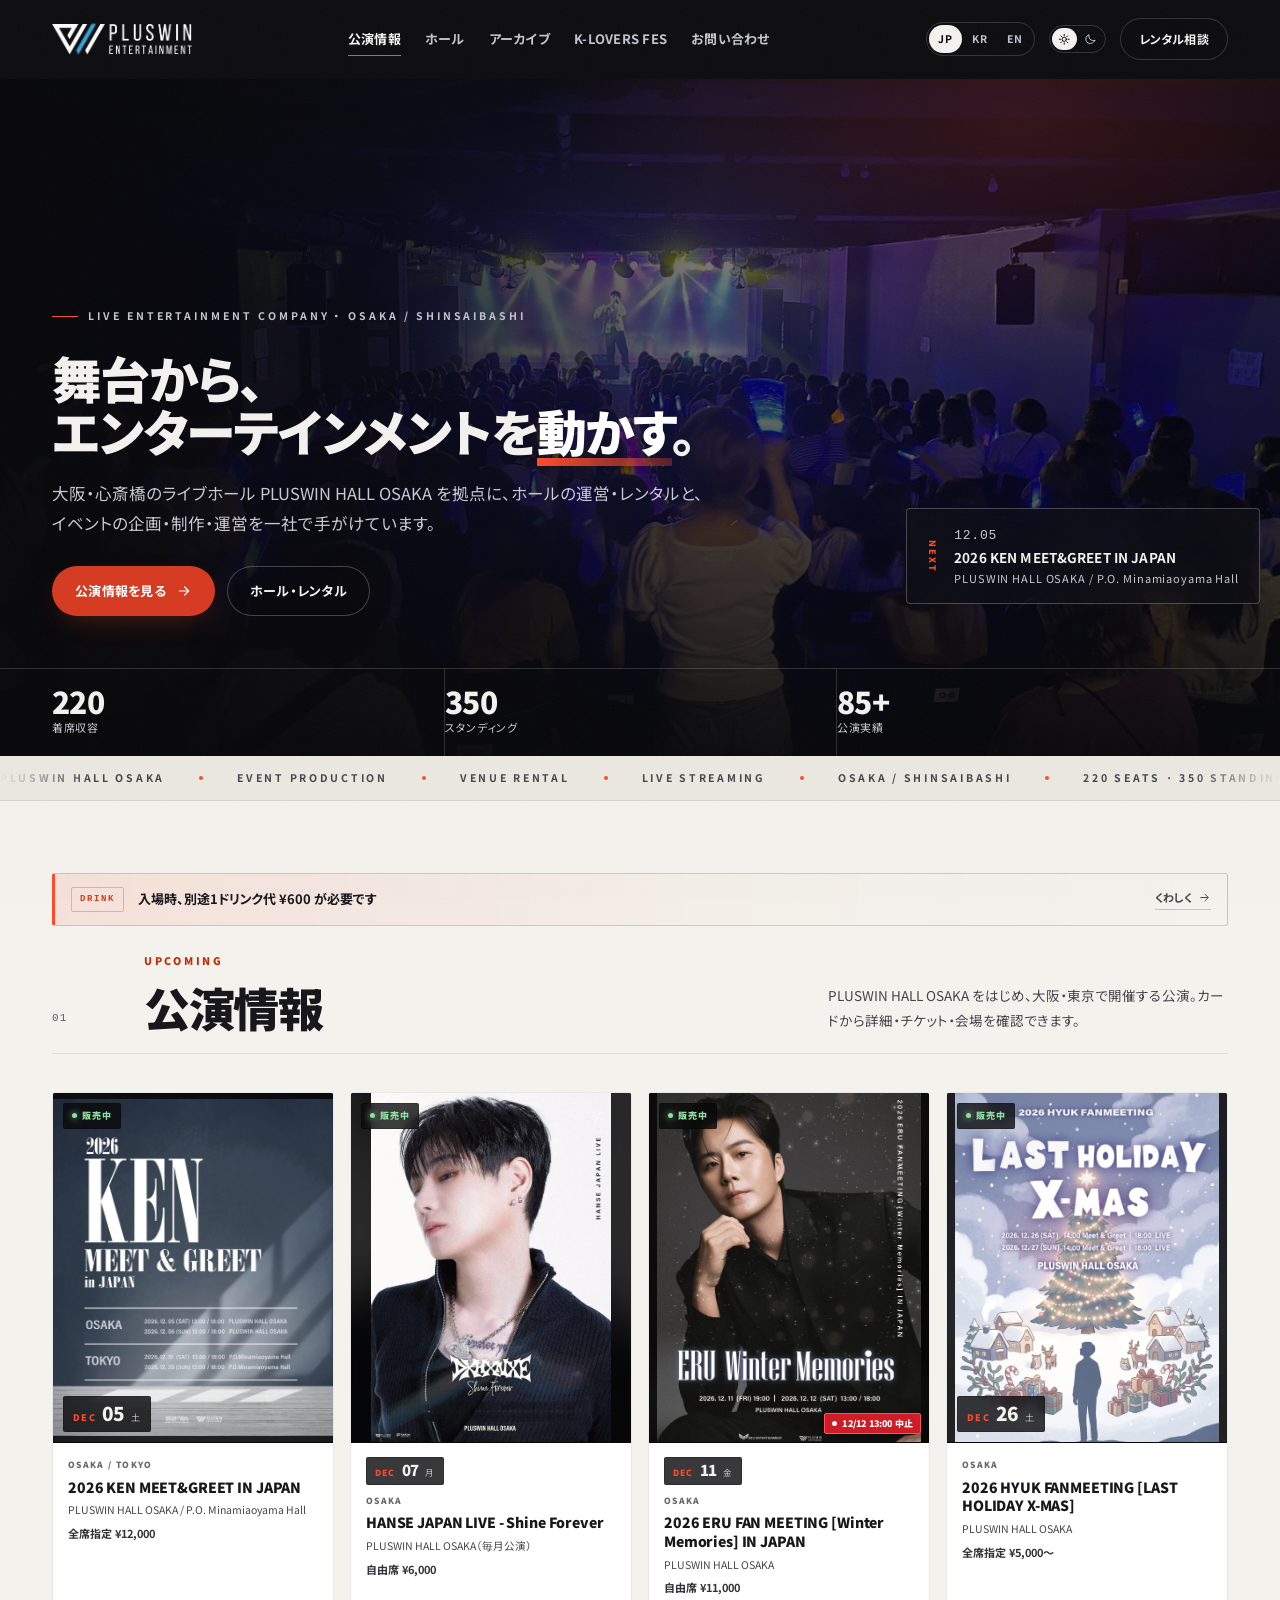
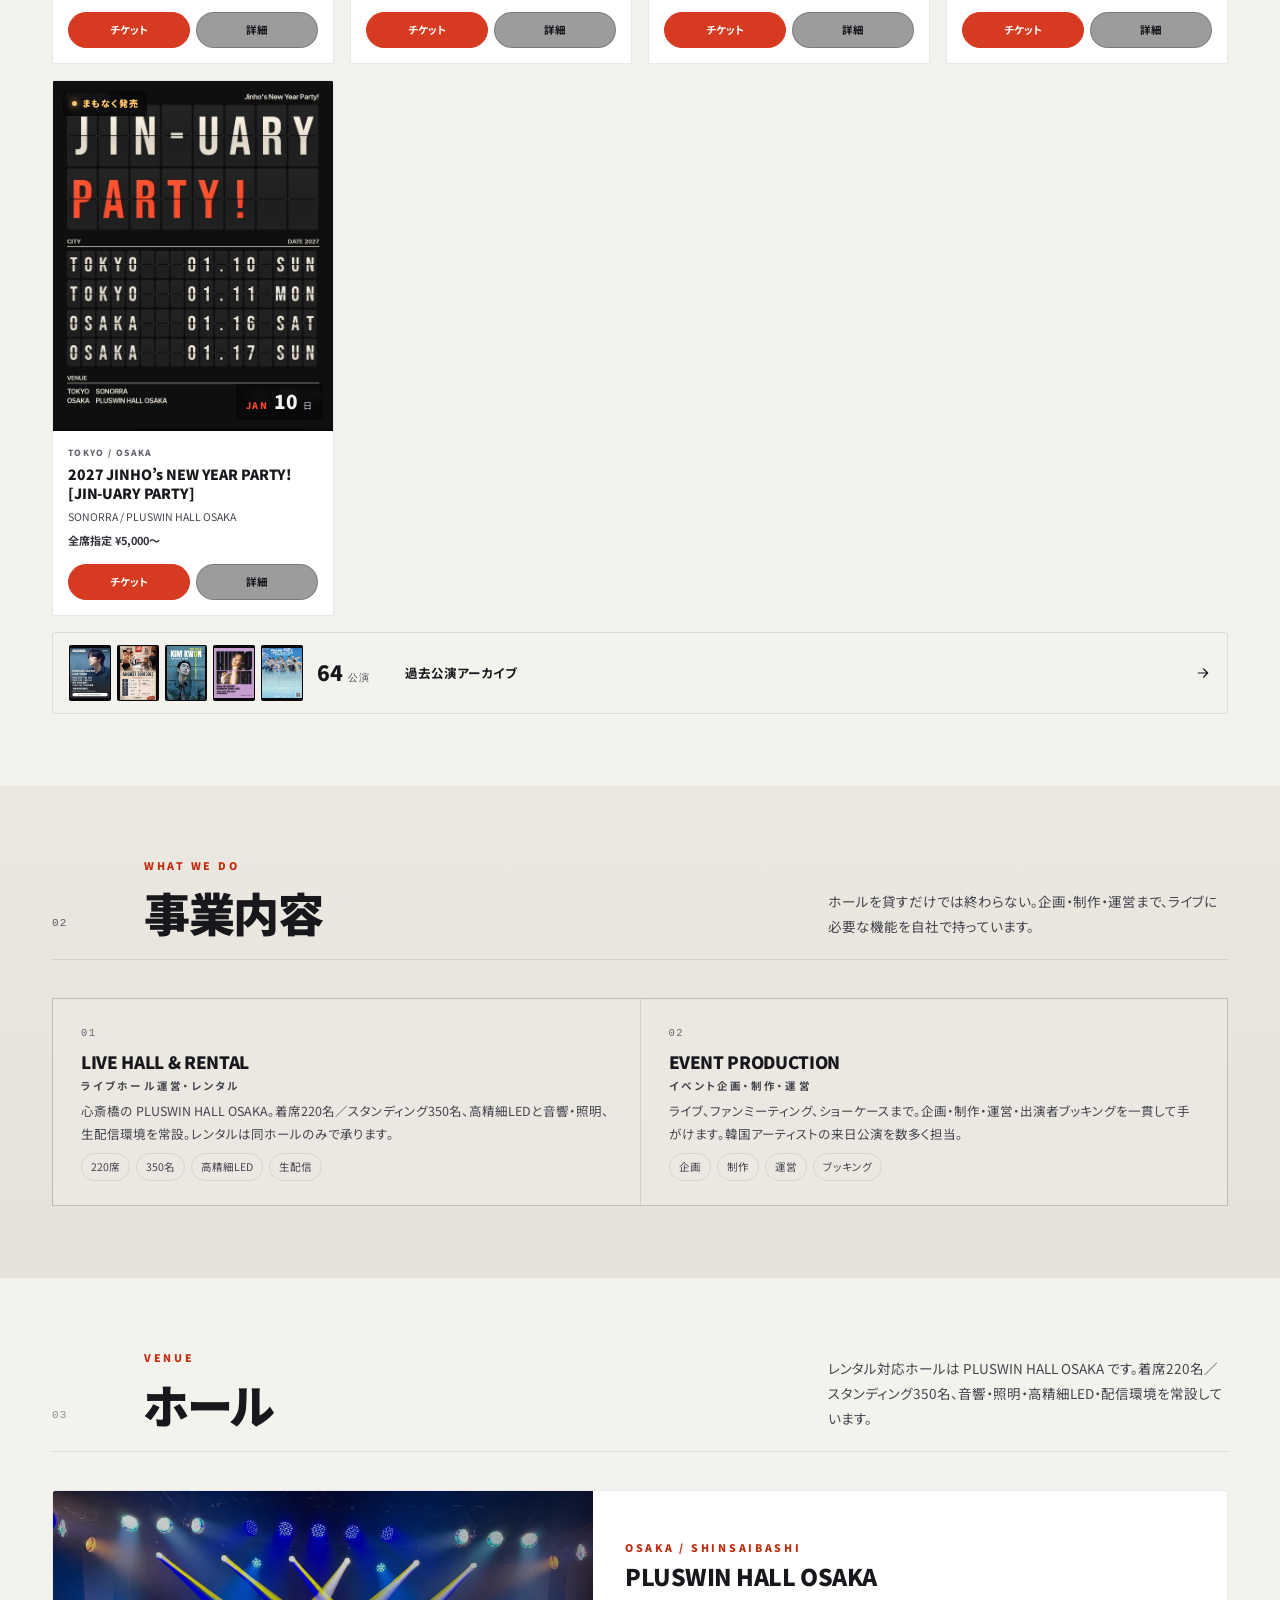
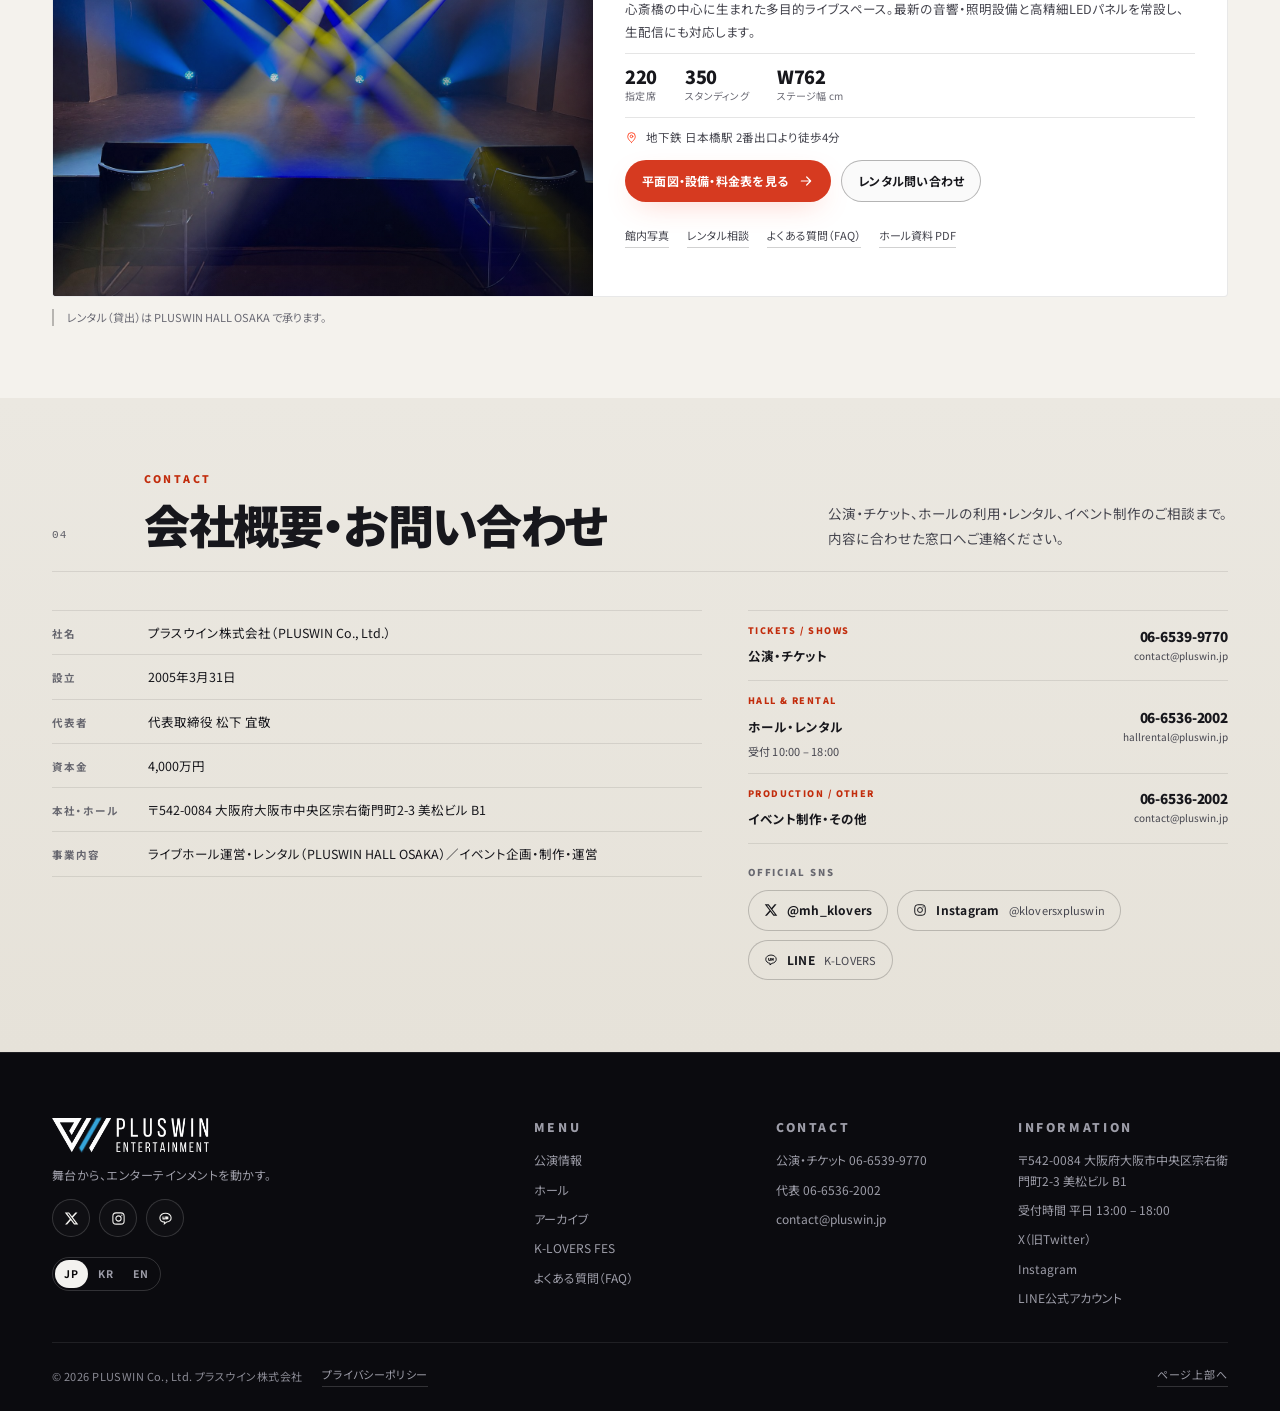
==== commit 71b2e2bb: "아카이브: JINHO Dear. you·EVERGLOW 포스터 교체 및 날짜·장소 보정, EASTSHINE 2025 SPECIAL LIVE OSAKA 추가; ?v=20261128q" ====
--- a/index.html
+++ b/index.html
@@ -26,8 +26,8 @@
 <meta property="og:image" content="https://hkw8102.github.io/-/assets/img/hall/stage-full.jpg">
 <link rel="icon" href="assets/favicon.png" sizes="64x64" type="image/png">
 <link rel="apple-touch-icon" href="assets/favicon-180.png">
-<link rel="preload" as="image" href="assets/img/hall/audience-live.jpg?v=20261128p">
-<link rel="stylesheet" href="styles.css?v=20261128p">
+<link rel="preload" as="image" href="assets/img/hall/audience-live.jpg?v=20261128q">
+<link rel="stylesheet" href="styles.css?v=20261128q">
 </head>
 <body data-page="home">
 <div class="grain" aria-hidden="true"></div>
@@ -75,7 +75,7 @@
   <!-- ============ HERO ============ -->
   <section class="hero hero-compact">
     <div class="hero-bg" aria-hidden="true">
-      <img src="assets/img/hall/audience-live.jpg?v=20261128p" alt="" fetchpriority="high">
+      <img src="assets/img/hall/audience-live.jpg?v=20261128q" alt="" fetchpriority="high">
     </div>
     <div class="hero-veil" aria-hidden="true"></div>
     <div class="wrap hero-inner">
@@ -347,10 +347,10 @@
   </aside>
 </div>
 
-<script src="assets/js/analytics.js?v=20261128p"></script>
-<script src="assets/js/theme.js?v=20261128p"></script>
-<script src="assets/js/data.js?v=20261128p"></script>
-<script src="assets/js/i18n-extra.js?v=20261128p"></script>
-<script src="assets/js/site.js?v=20261128p"></script>
+<script src="assets/js/analytics.js?v=20261128q"></script>
+<script src="assets/js/theme.js?v=20261128q"></script>
+<script src="assets/js/data.js?v=20261128q"></script>
+<script src="assets/js/i18n-extra.js?v=20261128q"></script>
+<script src="assets/js/site.js?v=20261128q"></script>
 </body>
 </html>
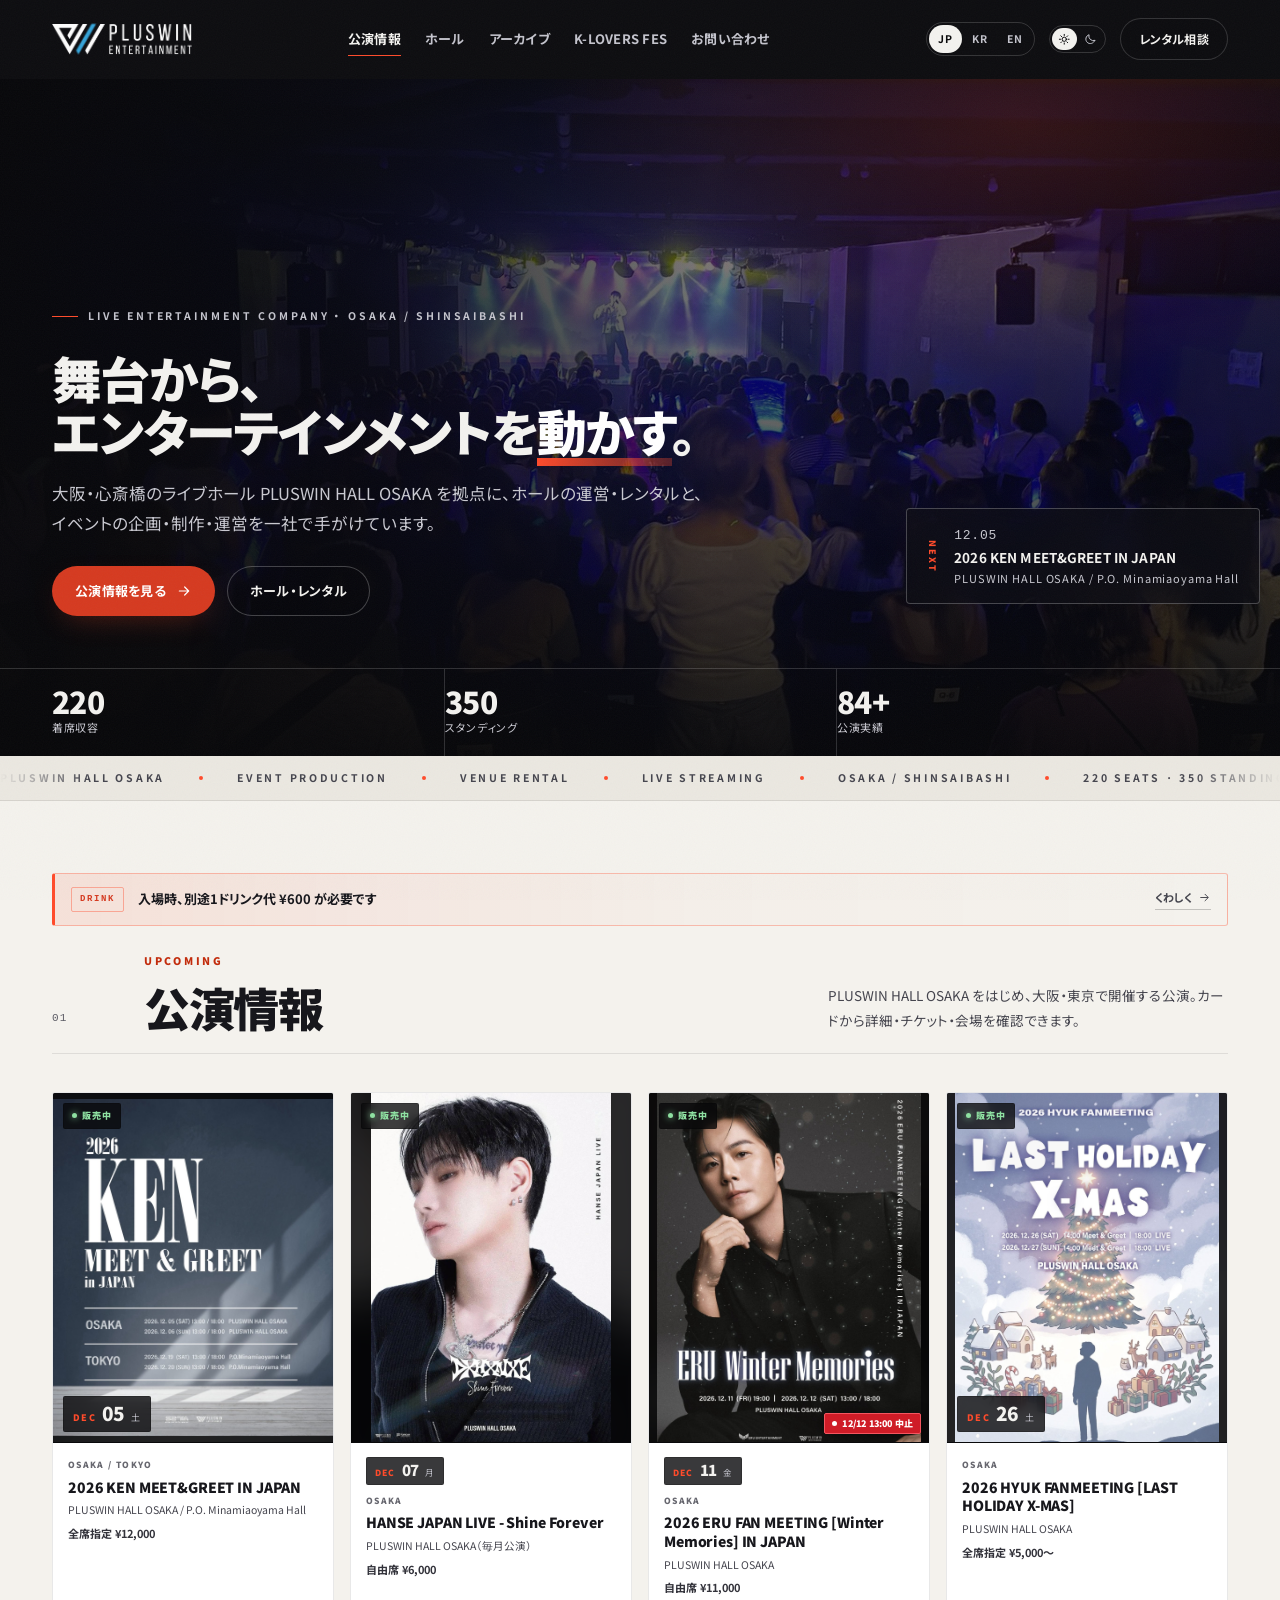
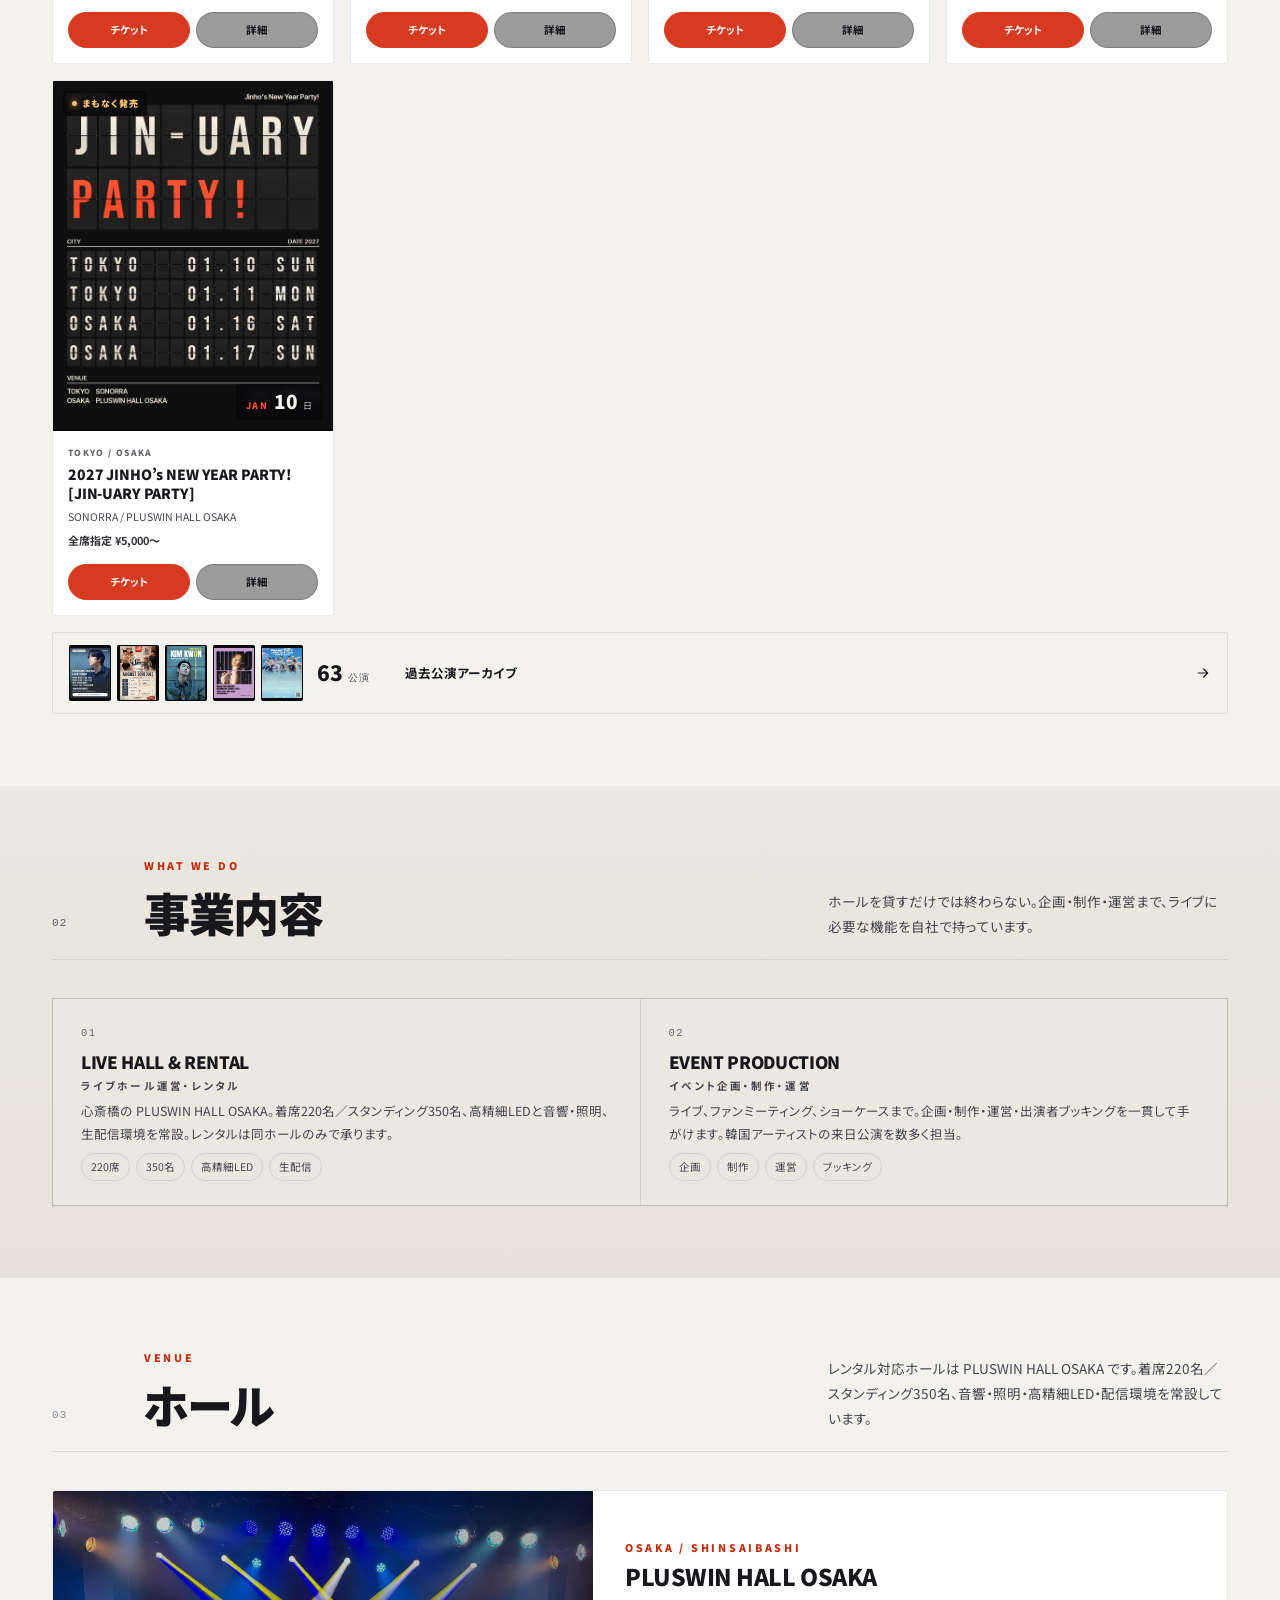
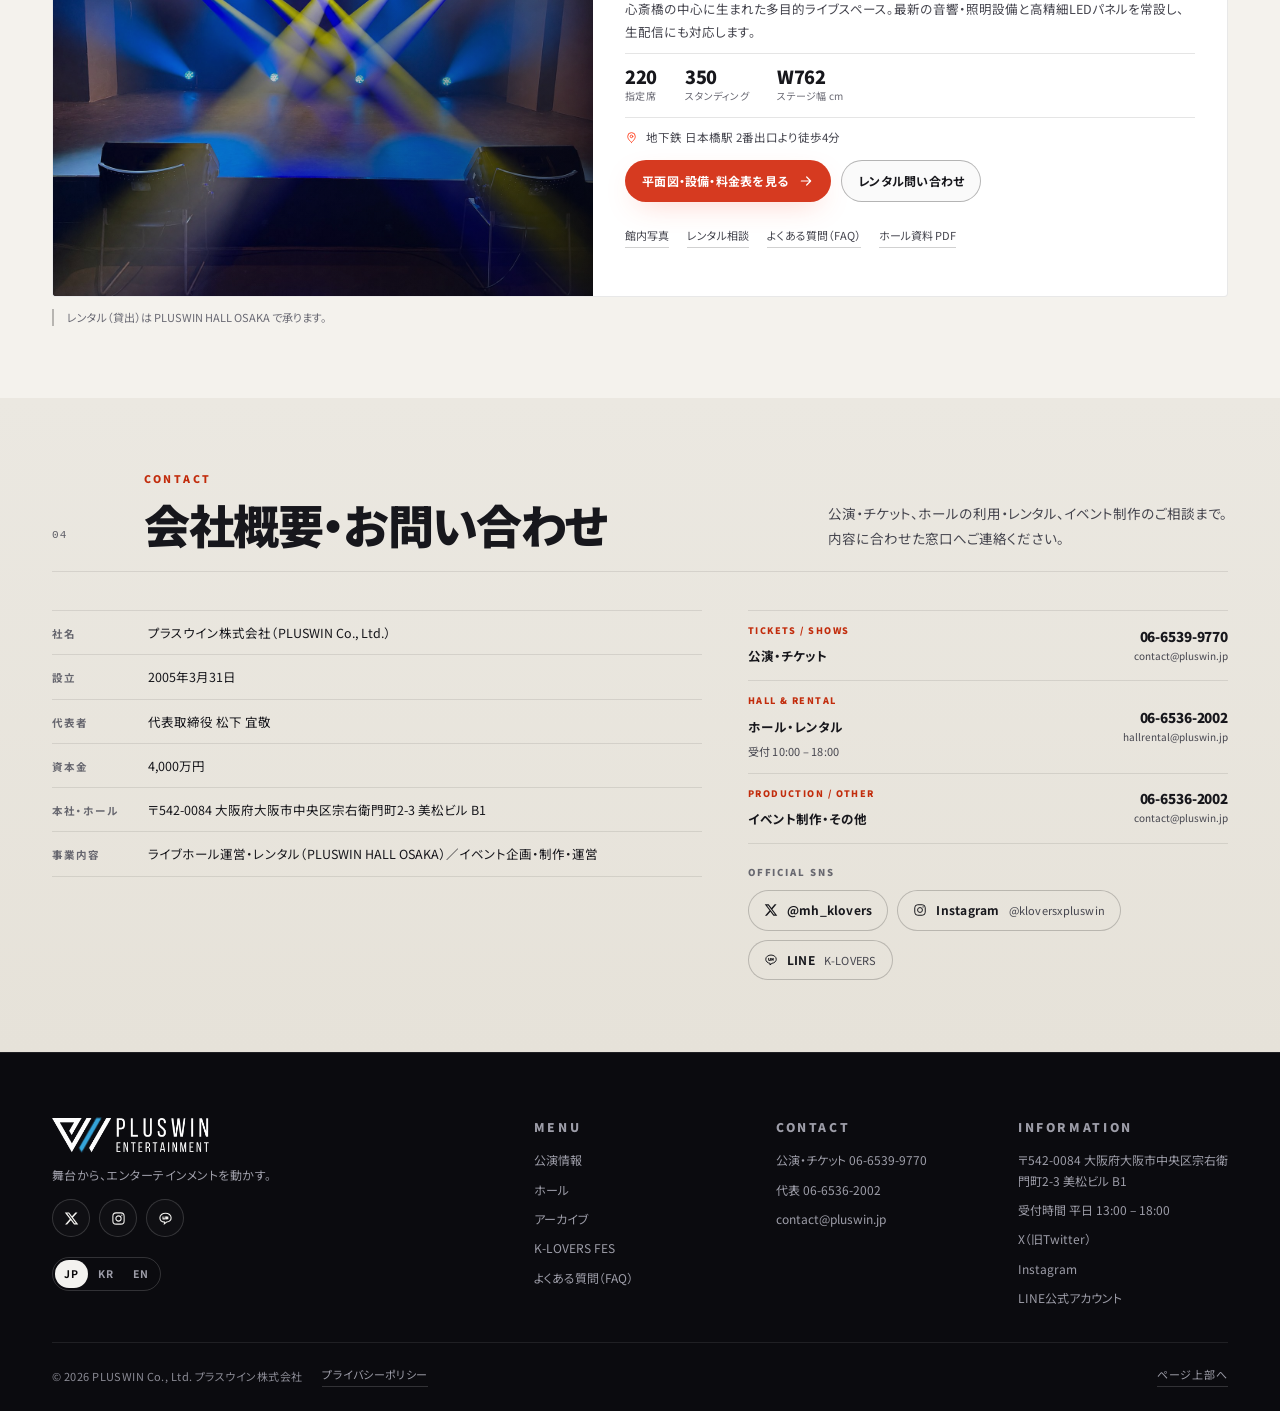
==== commit 6b790700: "아카이브: KR TRAIN FOR OSAKA, BALLAD LINE VOL.3 삭제; ?v=20261128r Co-Authored-By: Claude Opus 5.5 <norepl" ====
--- a/index.html
+++ b/index.html
@@ -26,8 +26,8 @@
 <meta property="og:image" content="https://hkw8102.github.io/-/assets/img/hall/stage-full.jpg">
 <link rel="icon" href="assets/favicon.png" sizes="64x64" type="image/png">
 <link rel="apple-touch-icon" href="assets/favicon-180.png">
-<link rel="preload" as="image" href="assets/img/hall/audience-live.jpg?v=20261128q">
-<link rel="stylesheet" href="styles.css?v=20261128q">
+<link rel="preload" as="image" href="assets/img/hall/audience-live.jpg?v=20261128r">
+<link rel="stylesheet" href="styles.css?v=20261128r">
 </head>
 <body data-page="home">
 <div class="grain" aria-hidden="true"></div>
@@ -75,7 +75,7 @@
   <!-- ============ HERO ============ -->
   <section class="hero hero-compact">
     <div class="hero-bg" aria-hidden="true">
-      <img src="assets/img/hall/audience-live.jpg?v=20261128q" alt="" fetchpriority="high">
+      <img src="assets/img/hall/audience-live.jpg?v=20261128r" alt="" fetchpriority="high">
     </div>
     <div class="hero-veil" aria-hidden="true"></div>
     <div class="wrap hero-inner">
@@ -347,10 +347,10 @@
   </aside>
 </div>
 
-<script src="assets/js/analytics.js?v=20261128q"></script>
-<script src="assets/js/theme.js?v=20261128q"></script>
-<script src="assets/js/data.js?v=20261128q"></script>
-<script src="assets/js/i18n-extra.js?v=20261128q"></script>
-<script src="assets/js/site.js?v=20261128q"></script>
+<script src="assets/js/analytics.js?v=20261128r"></script>
+<script src="assets/js/theme.js?v=20261128r"></script>
+<script src="assets/js/data.js?v=20261128r"></script>
+<script src="assets/js/i18n-extra.js?v=20261128r"></script>
+<script src="assets/js/site.js?v=20261128r"></script>
 </body>
 </html>
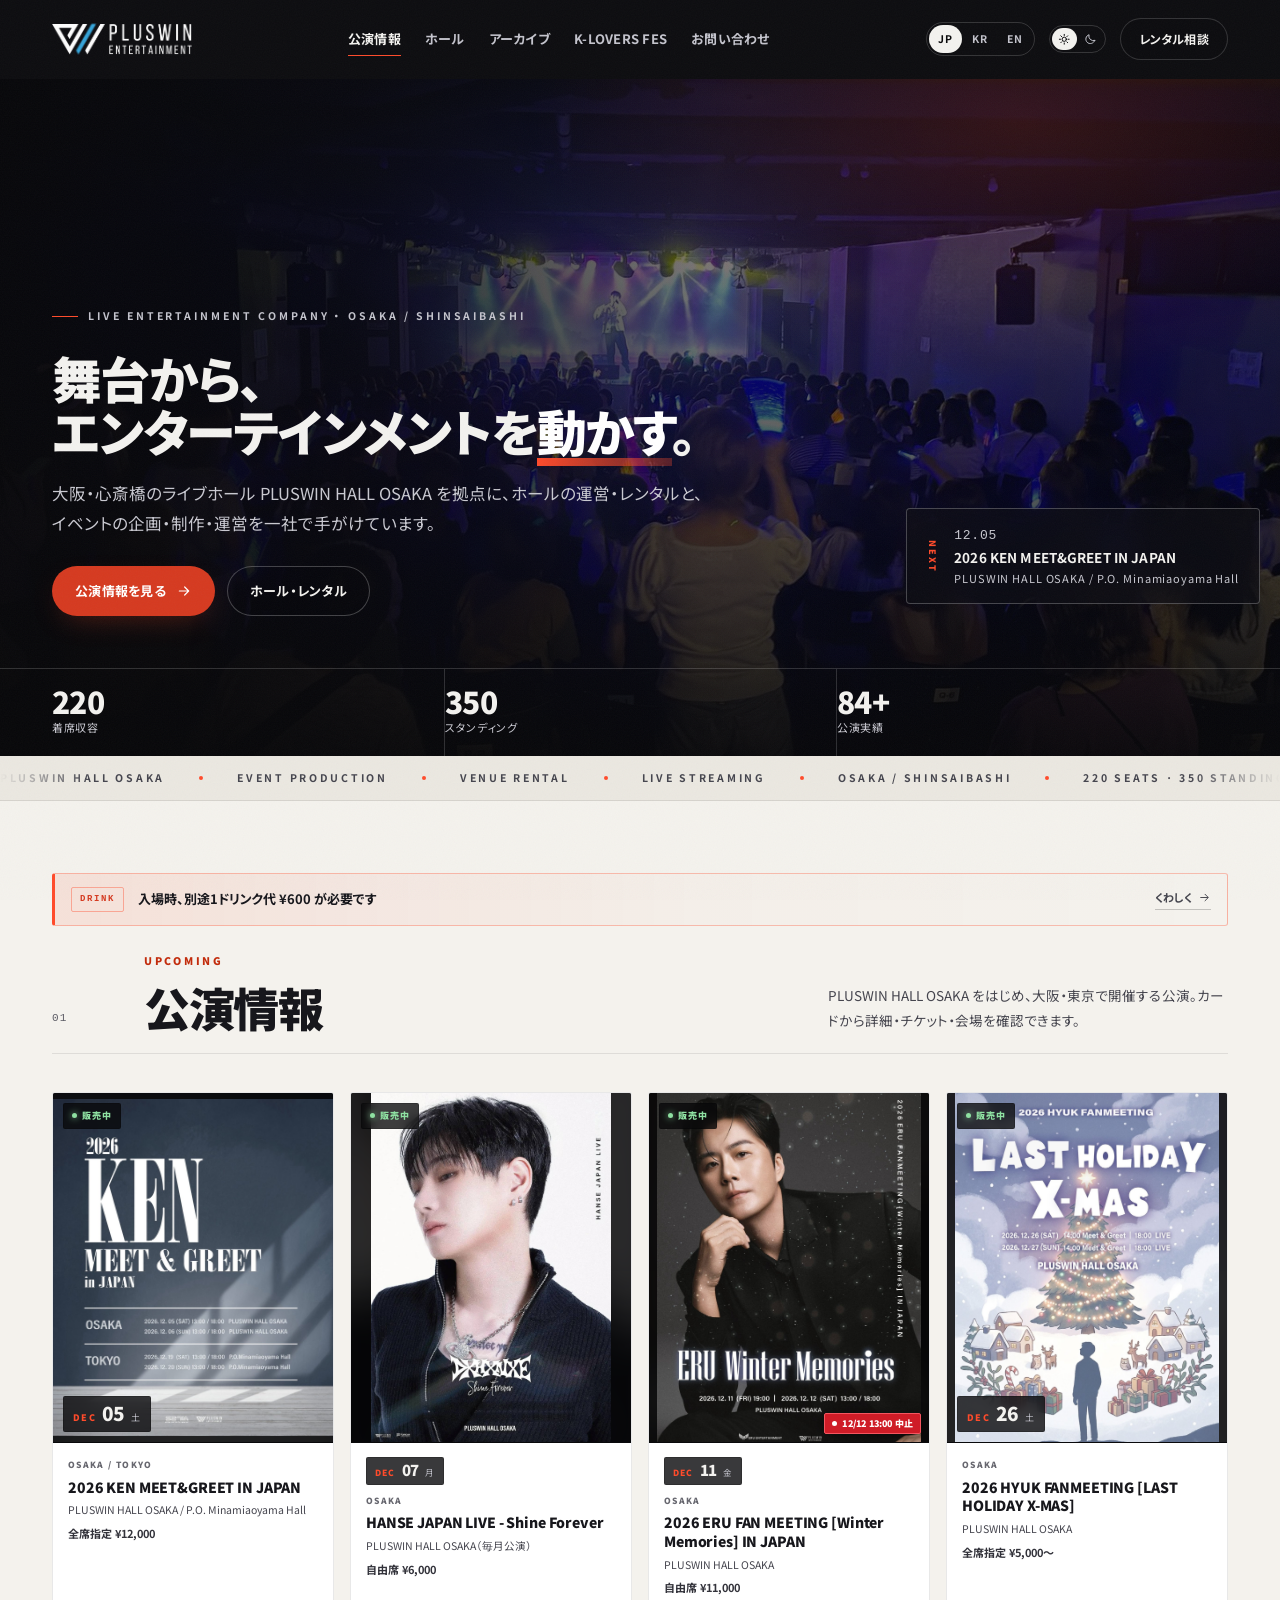
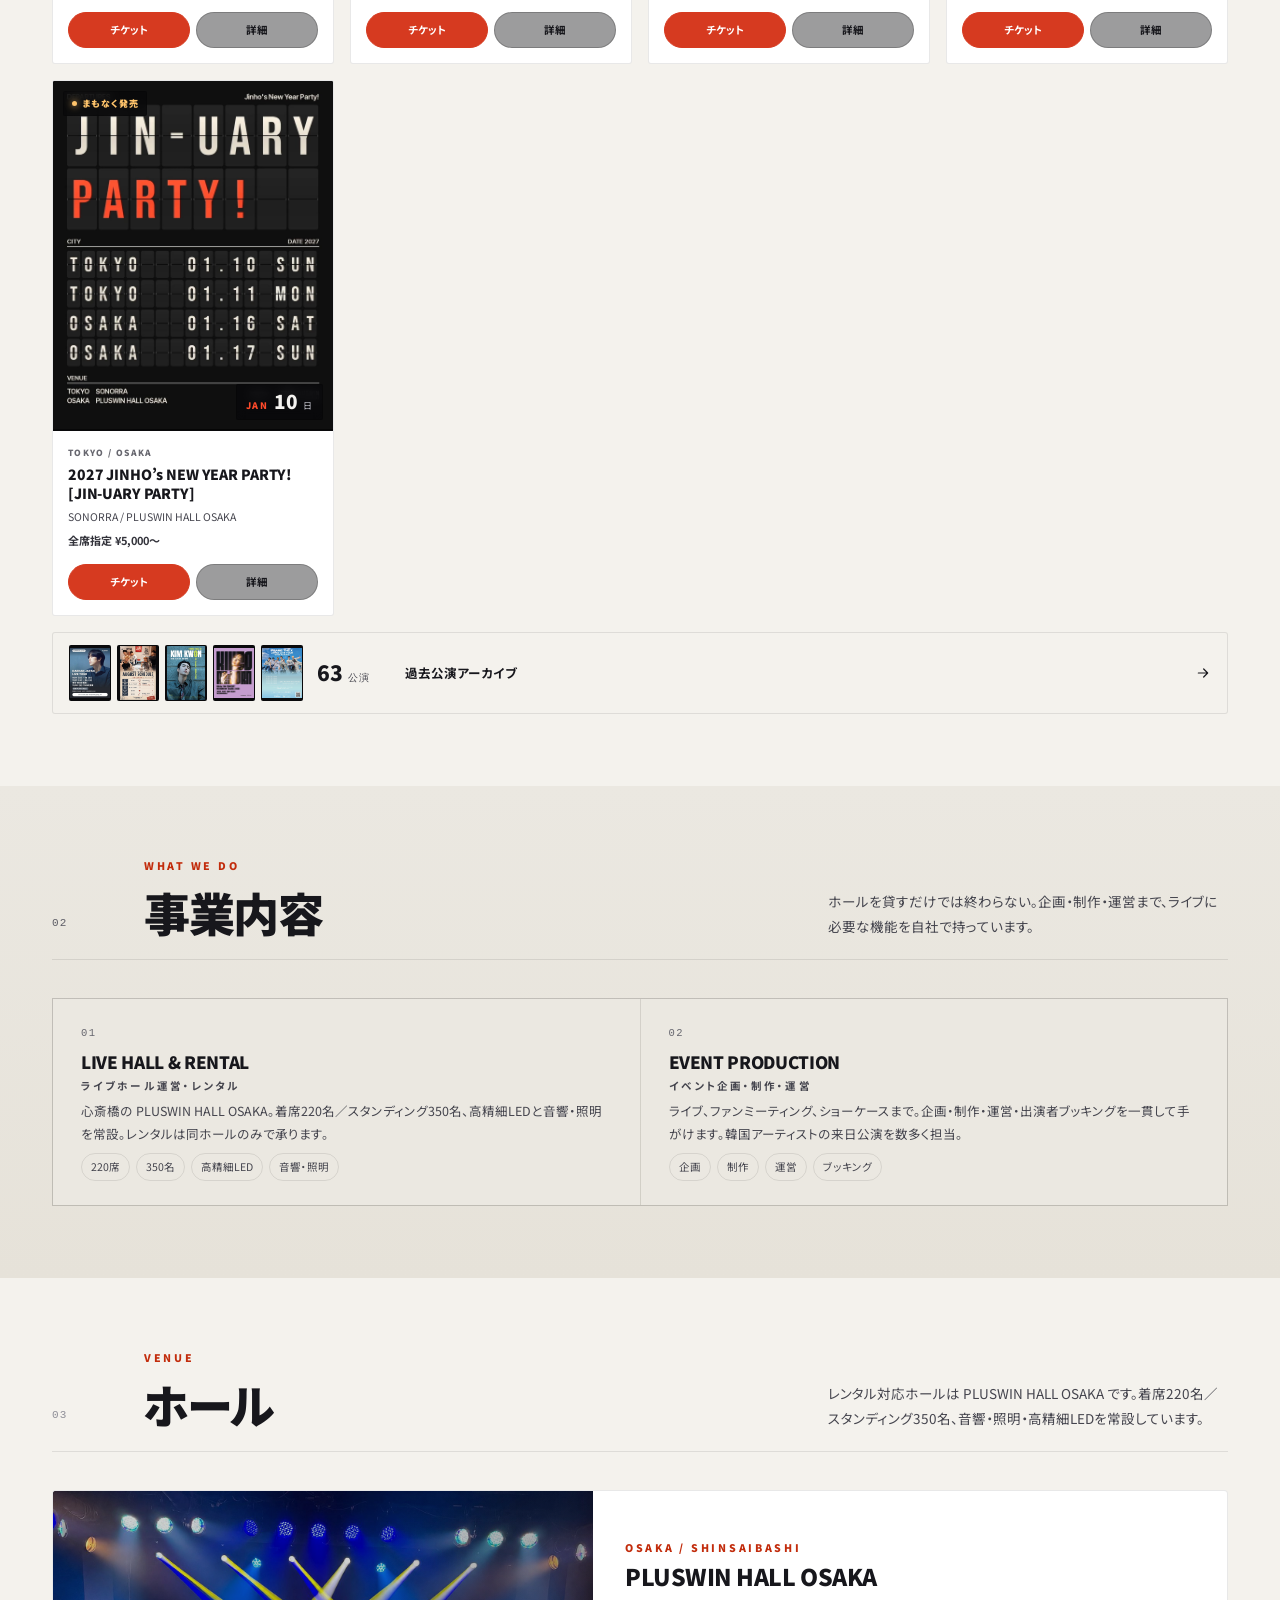
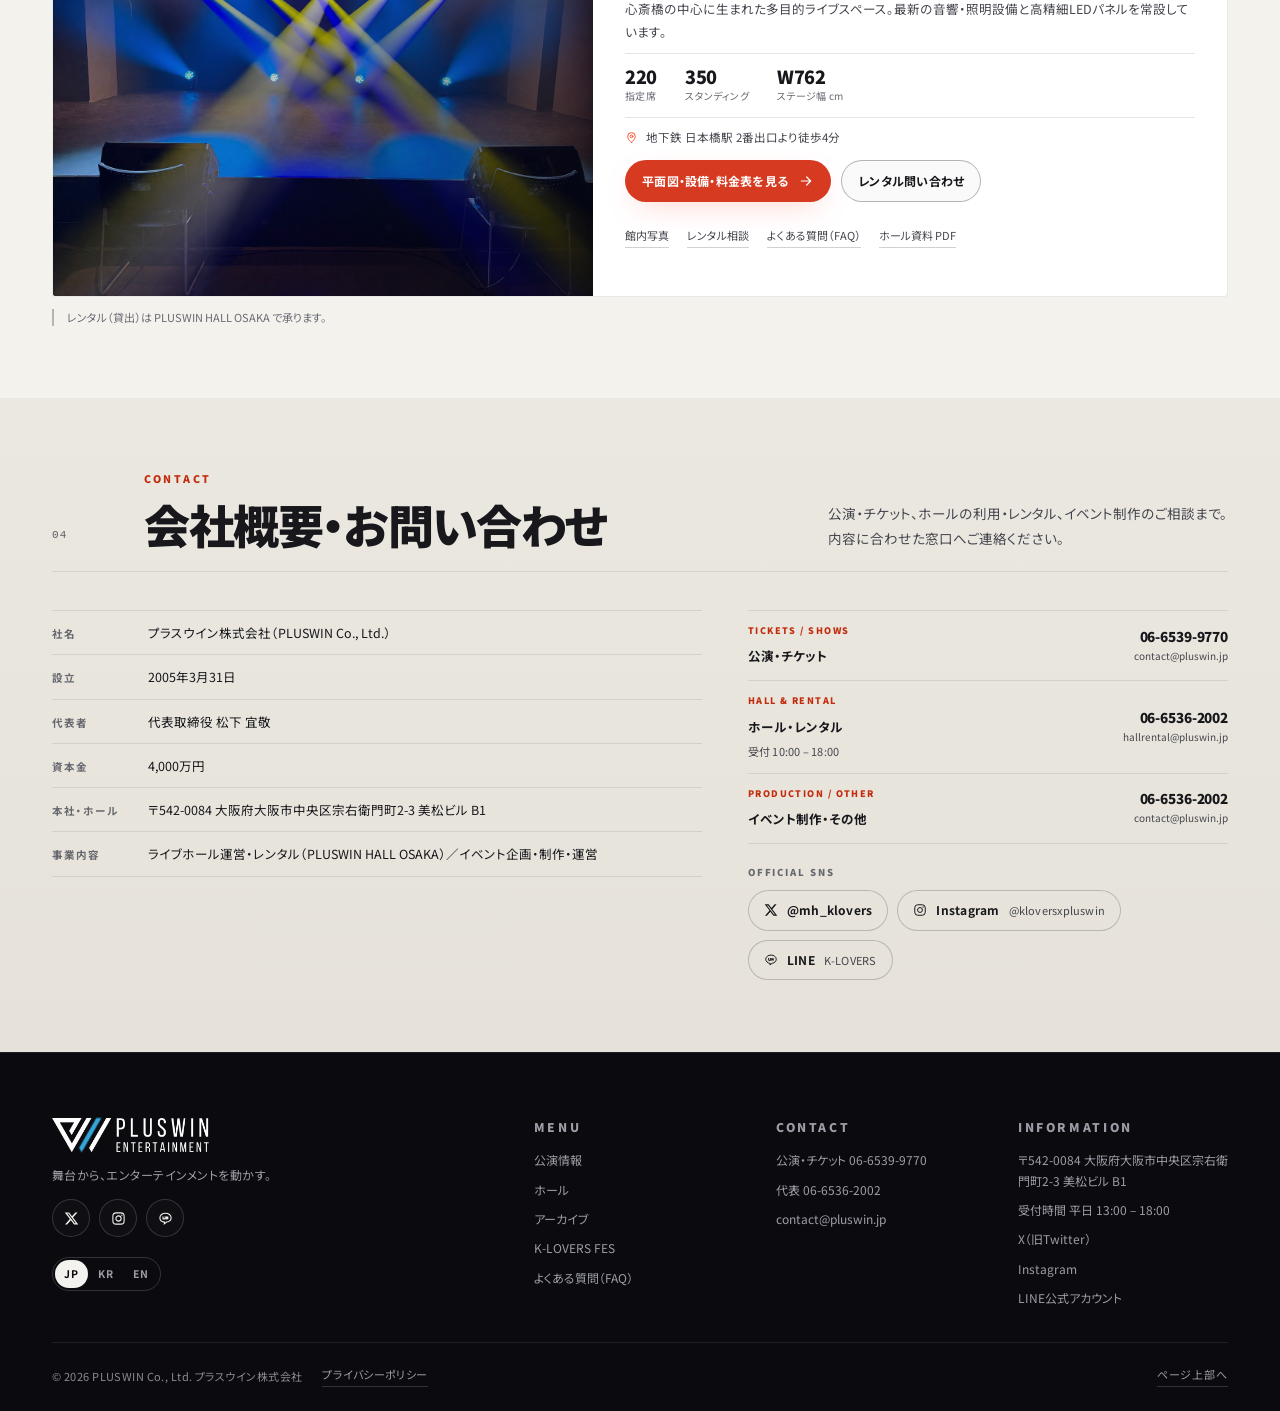
==== commit 7acc3cfe: "생방송·카메라 관련 삭제: 요금표·견적기의 배신 카메라/LAN, 배신 관련 문구(일·한·영), 장비 목록의 스튜디오·PTZ 카메라, 영상 카테고리 카메라 아이콘; ?v=202611" ====
--- a/index.html
+++ b/index.html
@@ -26,8 +26,8 @@
 <meta property="og:image" content="https://hkw8102.github.io/-/assets/img/hall/stage-full.jpg">
 <link rel="icon" href="assets/favicon.png" sizes="64x64" type="image/png">
 <link rel="apple-touch-icon" href="assets/favicon-180.png">
-<link rel="preload" as="image" href="assets/img/hall/audience-live.jpg?v=20261128r">
-<link rel="stylesheet" href="styles.css?v=20261128r">
+<link rel="preload" as="image" href="assets/img/hall/audience-live.jpg?v=20261128t">
+<link rel="stylesheet" href="styles.css?v=20261128t">
 </head>
 <body data-page="home">
 <div class="grain" aria-hidden="true"></div>
@@ -75,7 +75,7 @@
   <!-- ============ HERO ============ -->
   <section class="hero hero-compact">
     <div class="hero-bg" aria-hidden="true">
-      <img src="assets/img/hall/audience-live.jpg?v=20261128r" alt="" fetchpriority="high">
+      <img src="assets/img/hall/audience-live.jpg?v=20261128t" alt="" fetchpriority="high">
     </div>
     <div class="hero-veil" aria-hidden="true"></div>
     <div class="wrap hero-inner">
@@ -173,7 +173,7 @@
           <p class="eyebrow" data-i18n="venues.eyebrow">VENUE</p>
           <h2 class="sec-title" data-i18n="venues.title">ホール</h2>
         </div>
-        <p class="sec-desc" data-i18n="venues.desc">レンタル対応ホールは PLUSWIN HALL OSAKA です。着席220名／スタンディング350名、音響・照明・高精細LED・配信環境を常設しています。</p>
+        <p class="sec-desc" data-i18n="venues.desc">レンタル対応ホールは PLUSWIN HALL OSAKA です。着席220名／スタンディング350名、音響・照明・高精細LEDを常設しています。</p>
       </div>
 
       <article class="venue-mini reveal">
@@ -183,7 +183,7 @@
         <div class="venue-mini-body">
           <p class="eyebrow" data-i18n="venues.tagOsaka">OSAKA / SHINSAIBASHI</p>
           <h3>PLUSWIN HALL OSAKA</h3>
-          <p class="venue-lead" data-i18n="venues.osakaLead">心斎橋の中心に生まれた多目的ライブスペース。最新の音響・照明設備と高精細LEDパネルを常設し、生配信にも対応します。</p>
+          <p class="venue-lead" data-i18n="venues.osakaLead">心斎橋の中心に生まれた多目的ライブスペース。最新の音響・照明設備と高精細LEDパネルを常設しています。</p>
           <ul class="mini-facts">
             <li><b>220</b><span data-i18n="venues.factSeat">指定席</span></li>
             <li><b>350</b><span data-i18n="venues.factStand">スタンディング</span></li>
@@ -347,10 +347,10 @@
   </aside>
 </div>
 
-<script src="assets/js/analytics.js?v=20261128r"></script>
-<script src="assets/js/theme.js?v=20261128r"></script>
-<script src="assets/js/data.js?v=20261128r"></script>
-<script src="assets/js/i18n-extra.js?v=20261128r"></script>
-<script src="assets/js/site.js?v=20261128r"></script>
+<script src="assets/js/analytics.js?v=20261128t"></script>
+<script src="assets/js/theme.js?v=20261128t"></script>
+<script src="assets/js/data.js?v=20261128t"></script>
+<script src="assets/js/i18n-extra.js?v=20261128t"></script>
+<script src="assets/js/site.js?v=20261128t"></script>
 </body>
 </html>
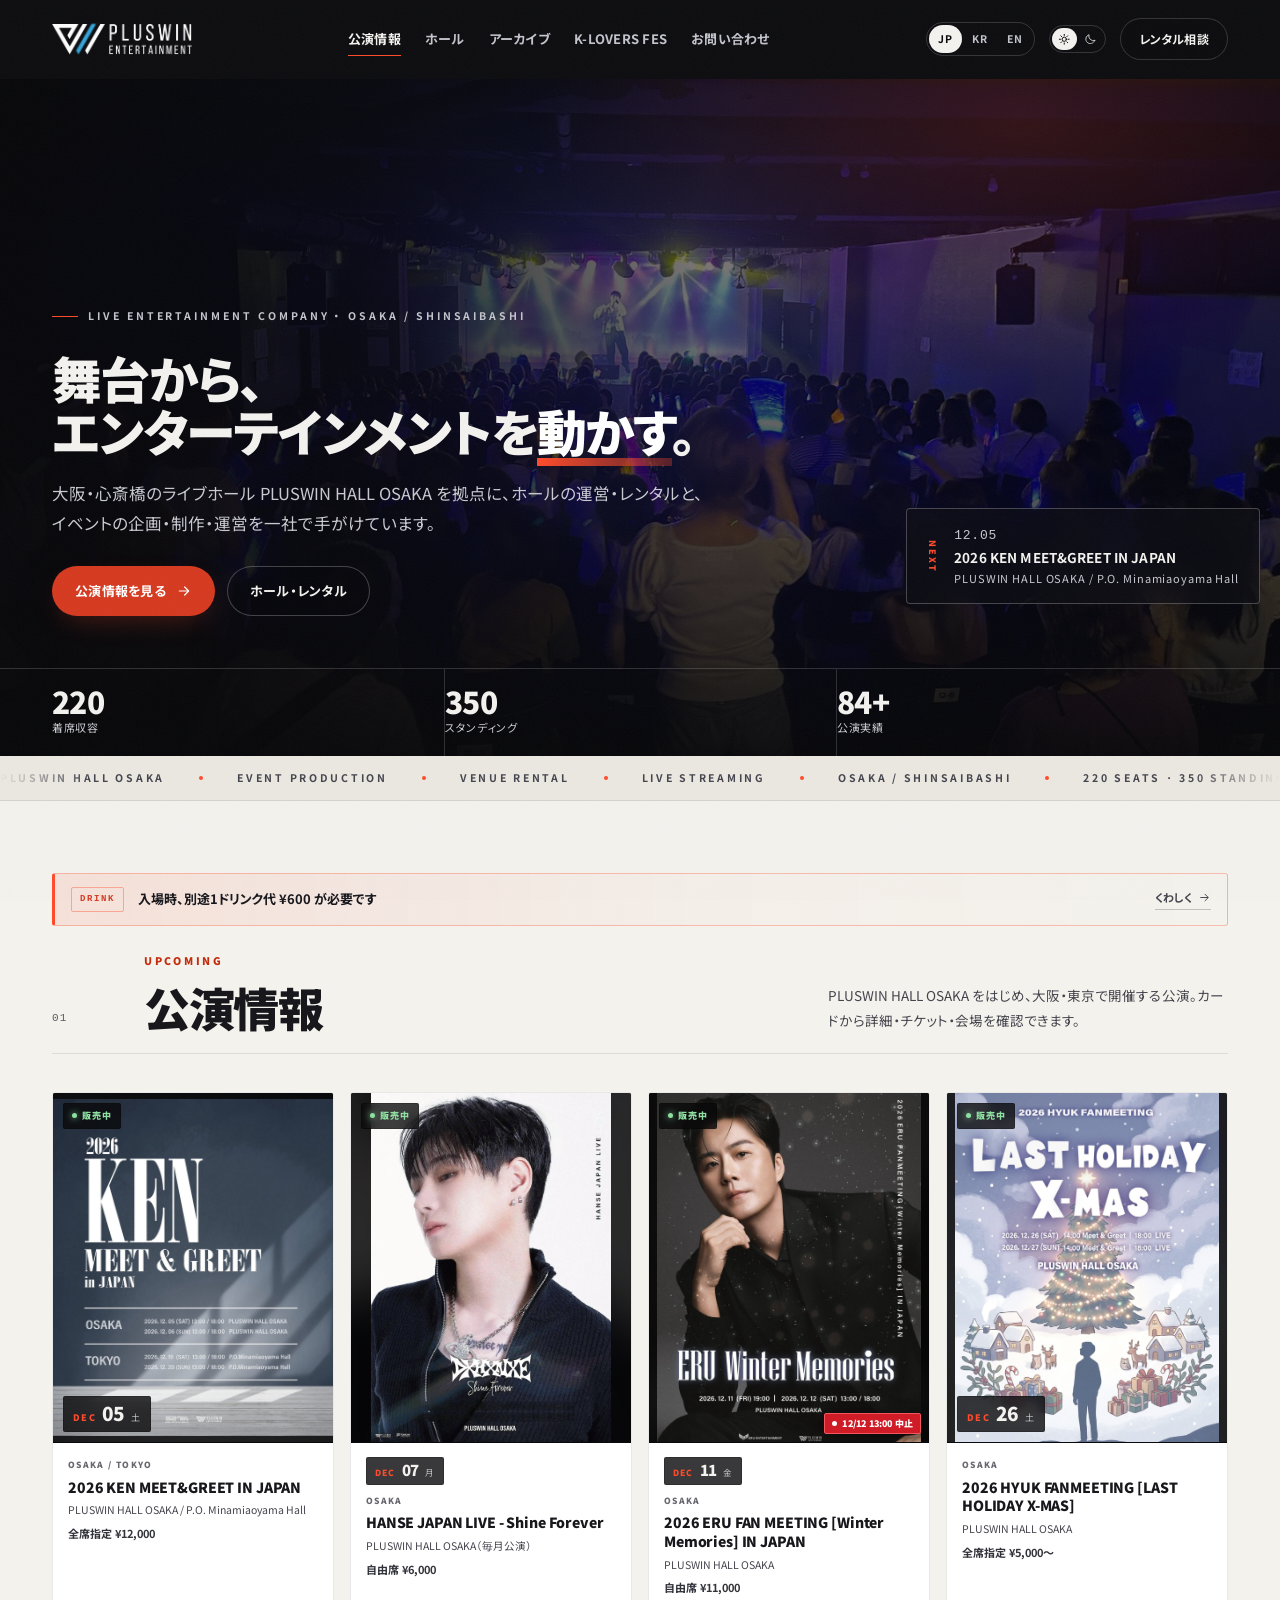
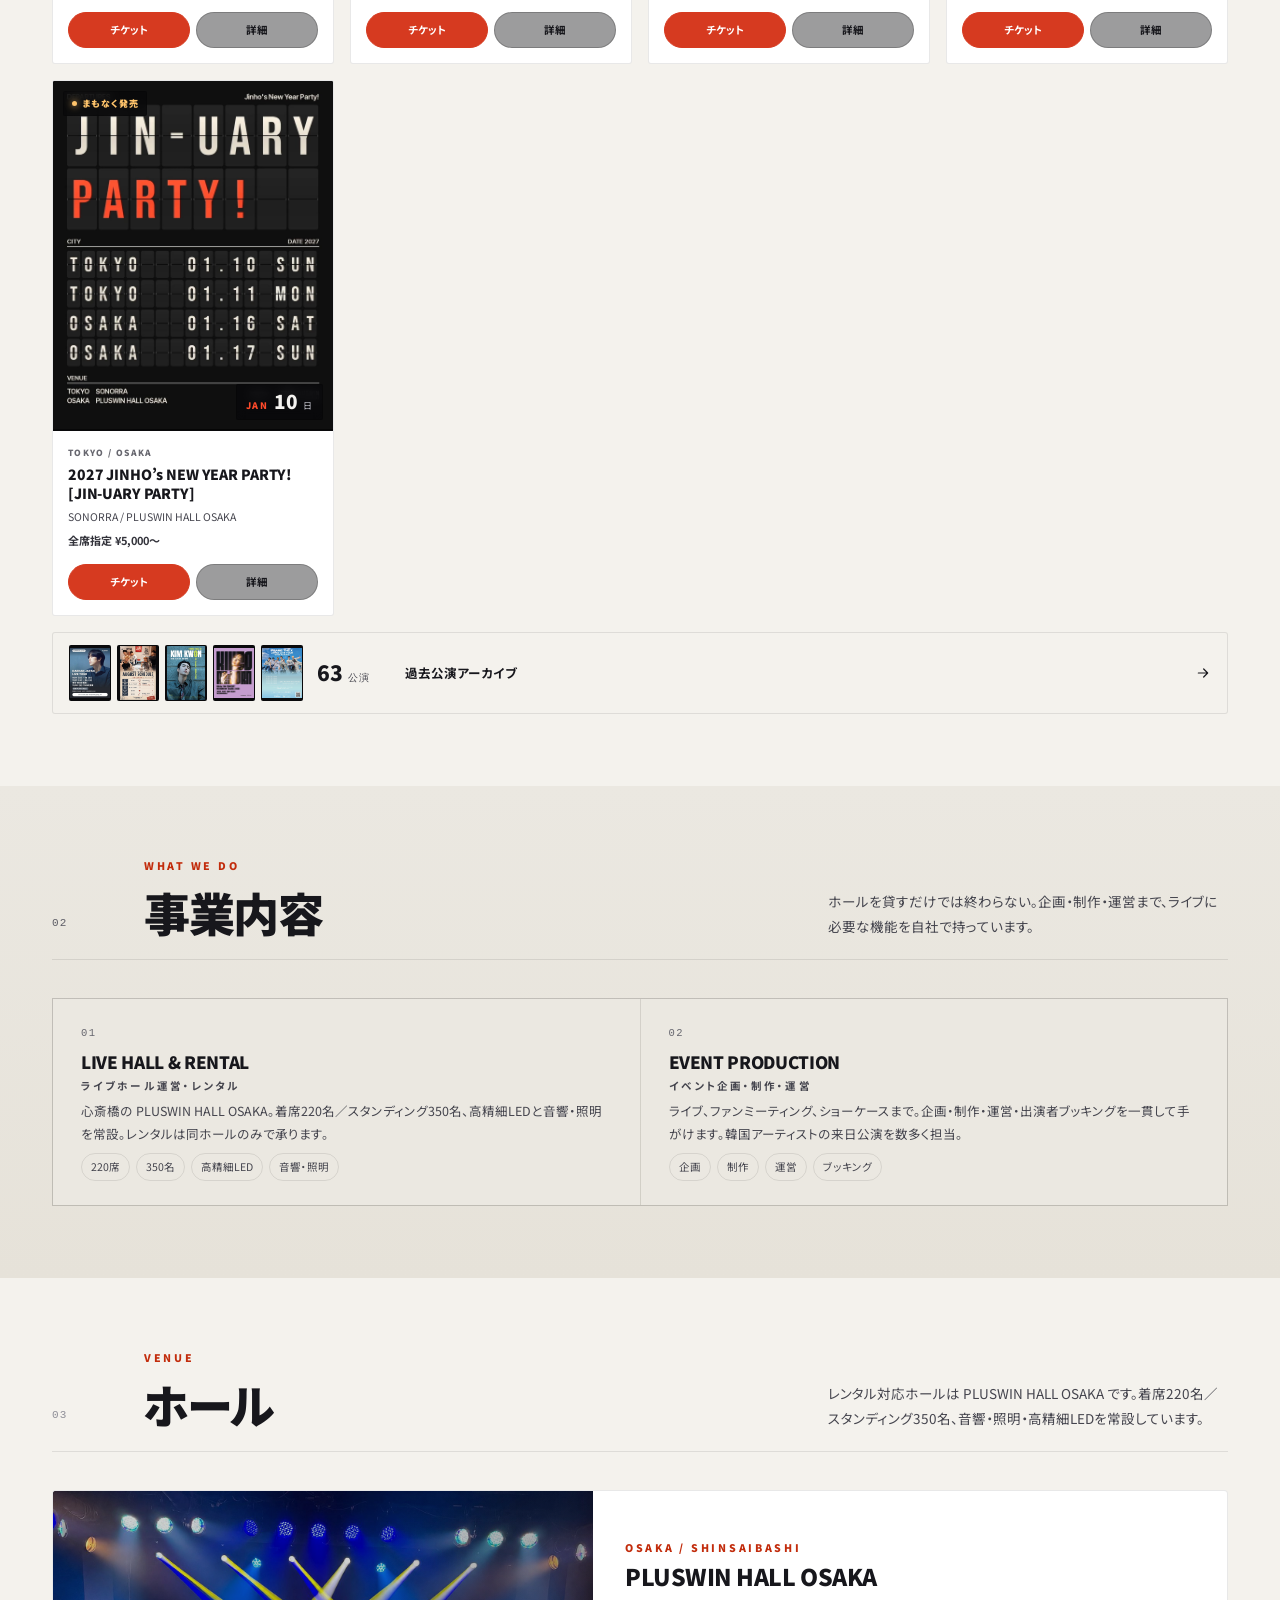
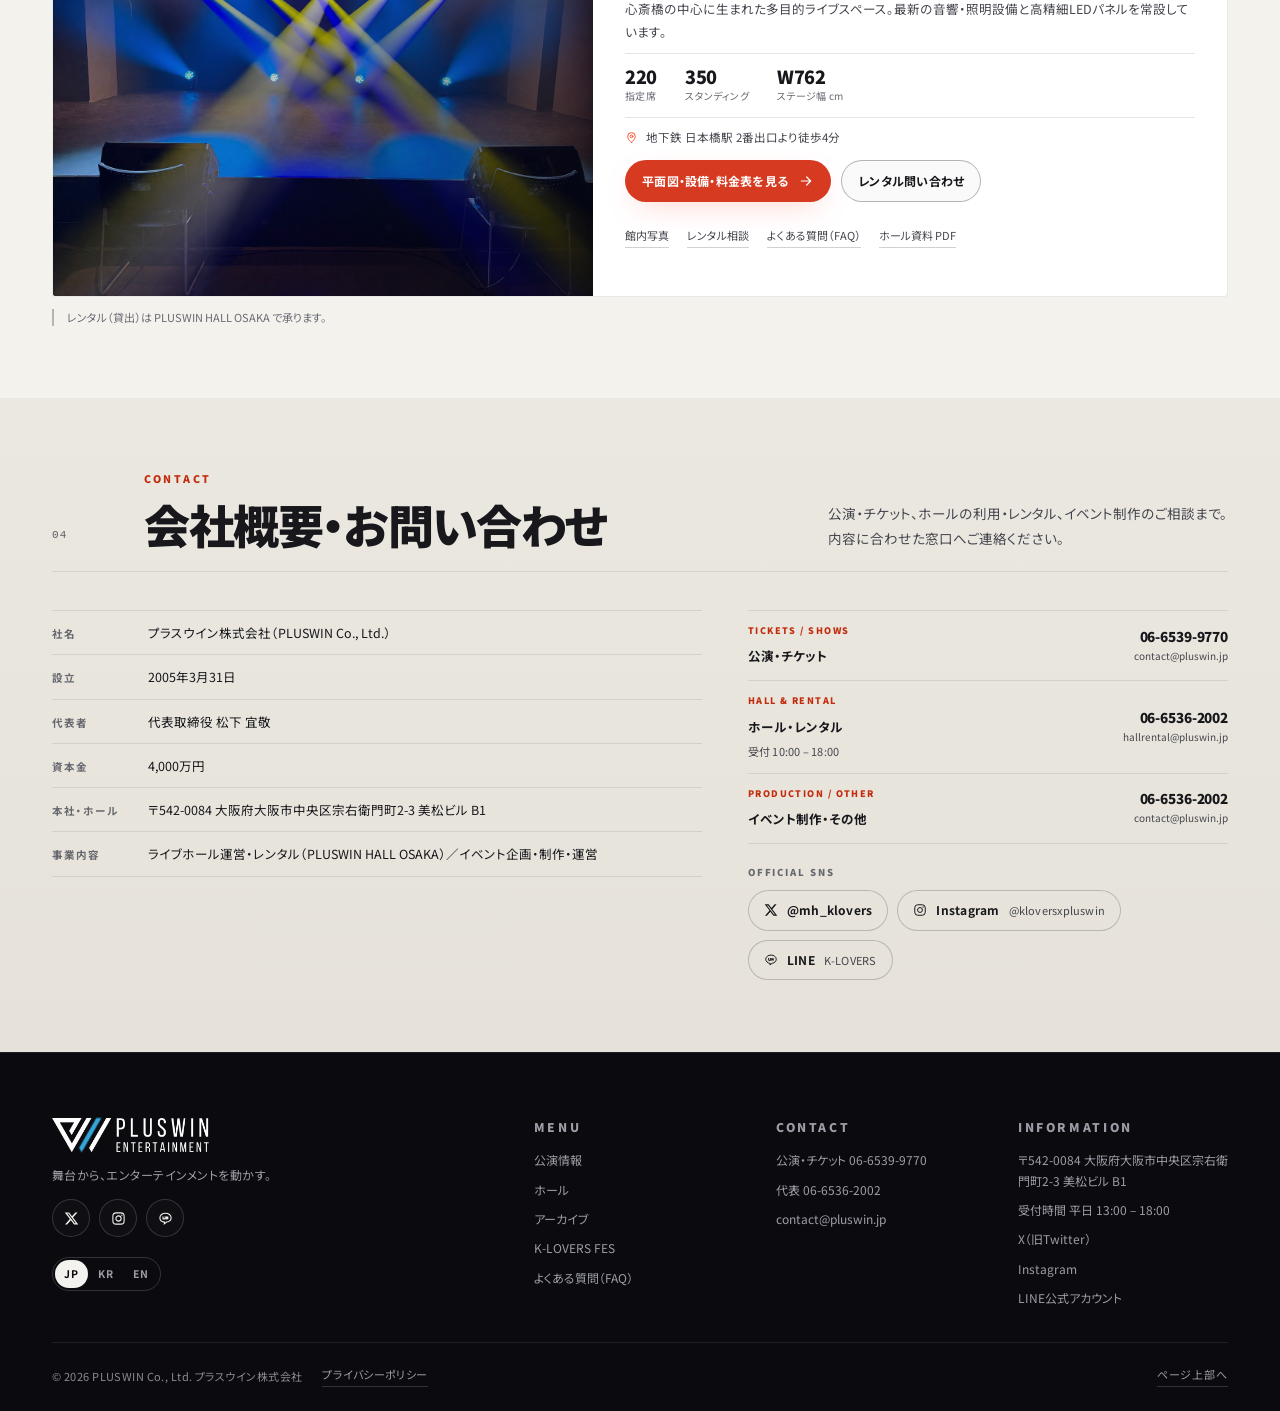
==== commit bd8e6640: "홀 페이지 요금표 아래에 견적서 만들기(estimate.html) 연결, 견적은 참고 금액·최종 금액은 협의 문구 추가(일·한·영); ?v=20261128u Co-Authored-" ====
--- a/index.html
+++ b/index.html
@@ -26,8 +26,8 @@
 <meta property="og:image" content="https://hkw8102.github.io/-/assets/img/hall/stage-full.jpg">
 <link rel="icon" href="assets/favicon.png" sizes="64x64" type="image/png">
 <link rel="apple-touch-icon" href="assets/favicon-180.png">
-<link rel="preload" as="image" href="assets/img/hall/audience-live.jpg?v=20261128t">
-<link rel="stylesheet" href="styles.css?v=20261128t">
+<link rel="preload" as="image" href="assets/img/hall/audience-live.jpg?v=20261128u">
+<link rel="stylesheet" href="styles.css?v=20261128u">
 </head>
 <body data-page="home">
 <div class="grain" aria-hidden="true"></div>
@@ -75,7 +75,7 @@
   <!-- ============ HERO ============ -->
   <section class="hero hero-compact">
     <div class="hero-bg" aria-hidden="true">
-      <img src="assets/img/hall/audience-live.jpg?v=20261128t" alt="" fetchpriority="high">
+      <img src="assets/img/hall/audience-live.jpg?v=20261128u" alt="" fetchpriority="high">
     </div>
     <div class="hero-veil" aria-hidden="true"></div>
     <div class="wrap hero-inner">
@@ -347,10 +347,10 @@
   </aside>
 </div>
 
-<script src="assets/js/analytics.js?v=20261128t"></script>
-<script src="assets/js/theme.js?v=20261128t"></script>
-<script src="assets/js/data.js?v=20261128t"></script>
-<script src="assets/js/i18n-extra.js?v=20261128t"></script>
-<script src="assets/js/site.js?v=20261128t"></script>
+<script src="assets/js/analytics.js?v=20261128u"></script>
+<script src="assets/js/theme.js?v=20261128u"></script>
+<script src="assets/js/data.js?v=20261128u"></script>
+<script src="assets/js/i18n-extra.js?v=20261128u"></script>
+<script src="assets/js/site.js?v=20261128u"></script>
 </body>
 </html>
--- a/styles.css
+++ b/styles.css
@@ -2015,3 +2015,10 @@
 
 /* LINE: a plain speech-bubble glyph (not the LINE logo) drawn like the Instagram icon */
 .sns-line{fill:none}
+
+/* hall rate card → quote builder (estimate.html) */
+.rental-quote{display:flex;align-items:center;justify-content:space-between;gap:18px 28px;flex-wrap:wrap;margin-top:22px;padding:20px 22px;border:1px solid var(--line);border-radius:14px;background:var(--bg2,transparent)}
+.rental-quote .rq-text{flex:1 1 320px;min-width:0}
+.rental-quote .rq-title{font-weight:700;font-size:15px;margin:0 0 6px}
+.rental-quote .rq-lead{margin:0;font-size:13px;line-height:1.7;color:var(--dim)}
+.rental-quote .btn{flex-shrink:0}
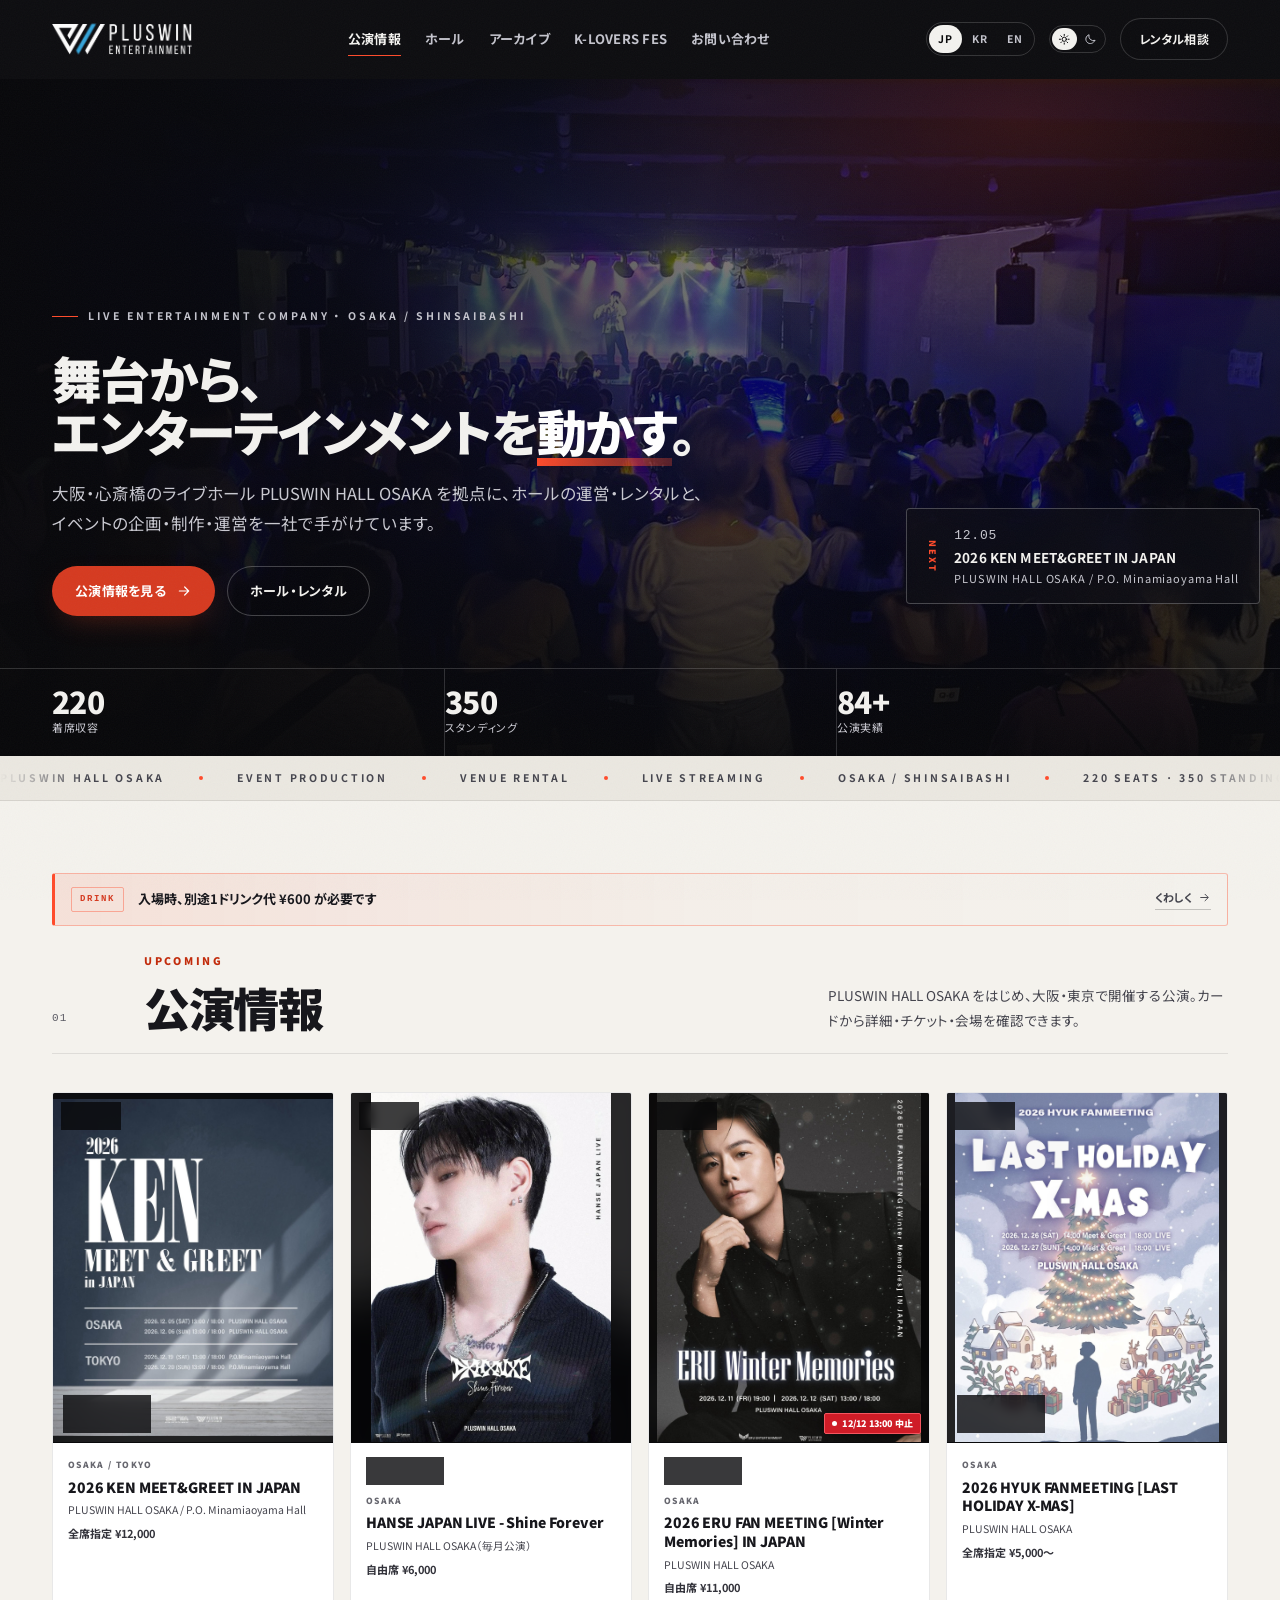
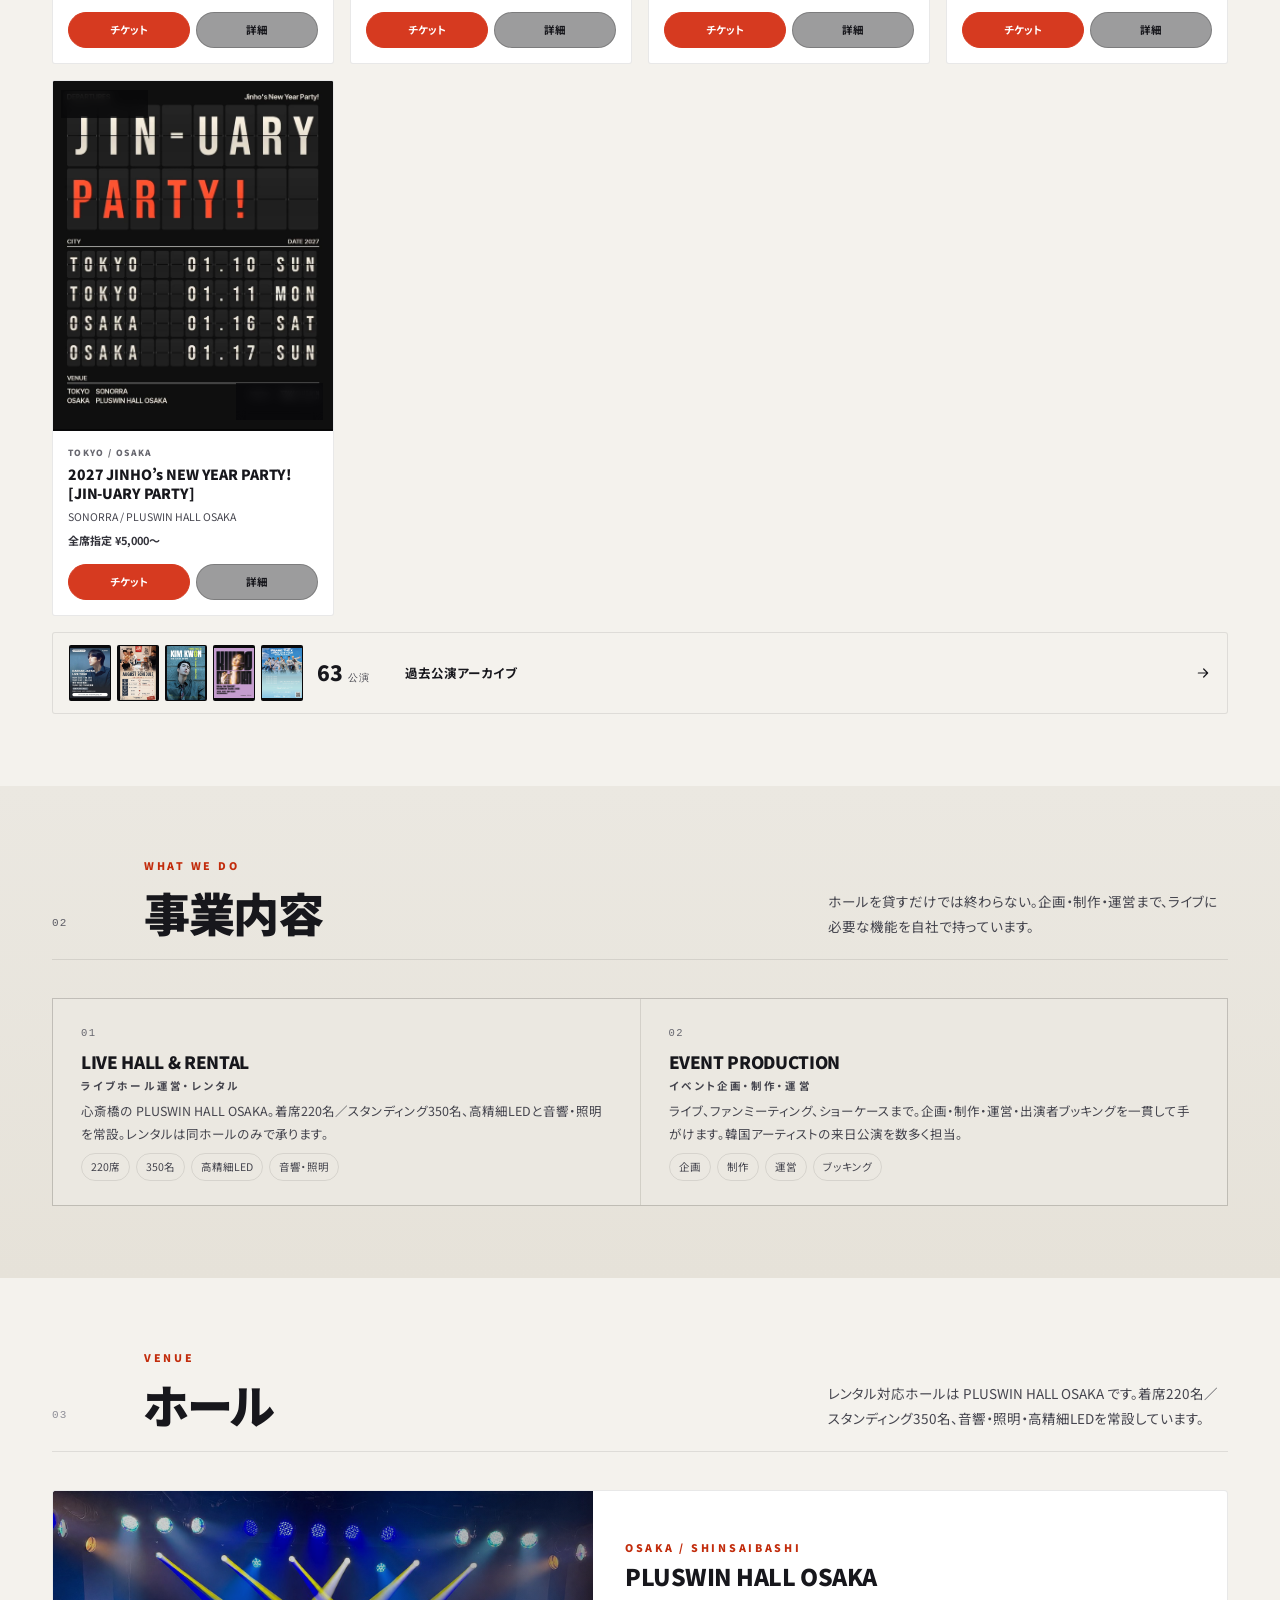
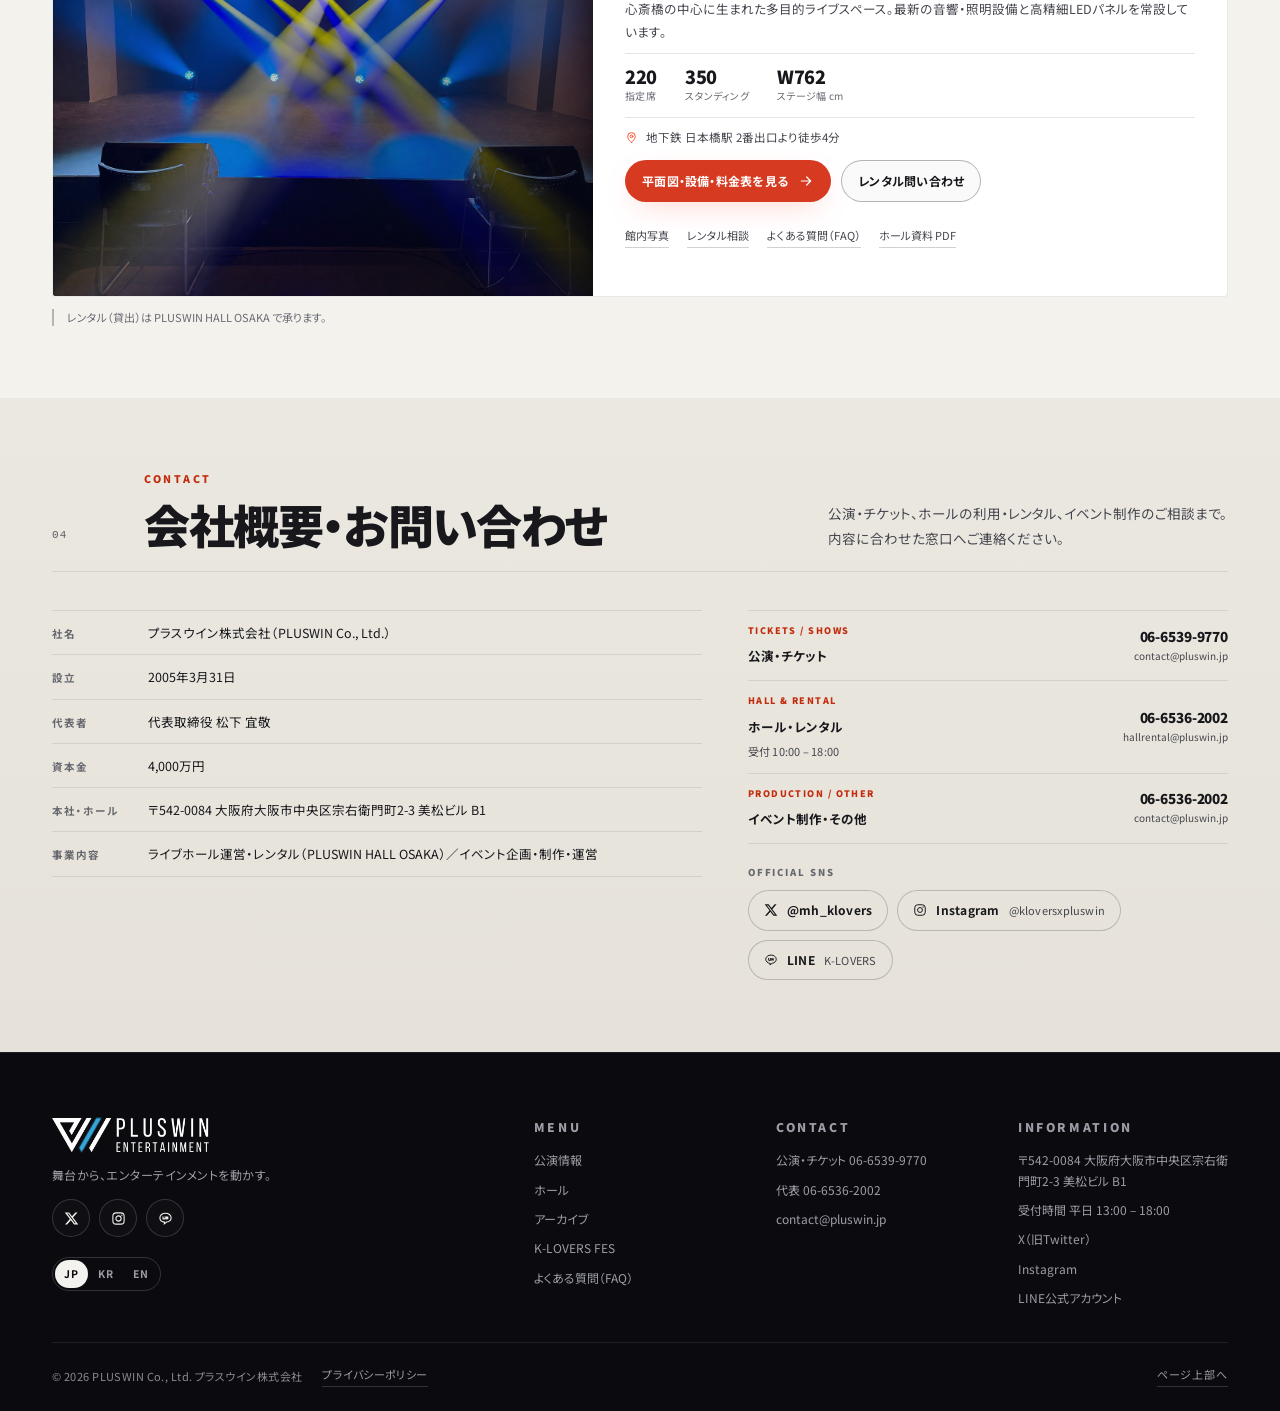
==== commit a6605dd9: "견적기에 '견적 내용을 메일로 보내기' 추가(회사 수신+손님 자동 답장, 동의 체크), 3개 폼 모두 담당자 Gmail 참조 추가; ?v=20261128w Co-Authored-B" ====
--- a/index.html
+++ b/index.html
@@ -26,8 +26,8 @@
 <meta property="og:image" content="https://hkw8102.github.io/-/assets/img/hall/stage-full.jpg">
 <link rel="icon" href="assets/favicon.png" sizes="64x64" type="image/png">
 <link rel="apple-touch-icon" href="assets/favicon-180.png">
-<link rel="preload" as="image" href="assets/img/hall/audience-live.jpg?v=20261128u">
-<link rel="stylesheet" href="styles.css?v=20261128u">
+<link rel="preload" as="image" href="assets/img/hall/audience-live.jpg?v=20261128w">
+<link rel="stylesheet" href="styles.css?v=20261128w">
 </head>
 <body data-page="home">
 <div class="grain" aria-hidden="true"></div>
@@ -75,7 +75,7 @@
   <!-- ============ HERO ============ -->
   <section class="hero hero-compact">
     <div class="hero-bg" aria-hidden="true">
-      <img src="assets/img/hall/audience-live.jpg?v=20261128u" alt="" fetchpriority="high">
+      <img src="assets/img/hall/audience-live.jpg?v=20261128w" alt="" fetchpriority="high">
     </div>
     <div class="hero-veil" aria-hidden="true"></div>
     <div class="wrap hero-inner">
@@ -347,10 +347,10 @@
   </aside>
 </div>
 
-<script src="assets/js/analytics.js?v=20261128u"></script>
-<script src="assets/js/theme.js?v=20261128u"></script>
-<script src="assets/js/data.js?v=20261128u"></script>
-<script src="assets/js/i18n-extra.js?v=20261128u"></script>
-<script src="assets/js/site.js?v=20261128u"></script>
+<script src="assets/js/analytics.js?v=20261128w"></script>
+<script src="assets/js/theme.js?v=20261128w"></script>
+<script src="assets/js/data.js?v=20261128w"></script>
+<script src="assets/js/i18n-extra.js?v=20261128w"></script>
+<script src="assets/js/site.js?v=20261128w"></script>
 </body>
 </html>
--- a/styles.css
+++ b/styles.css
@@ -2022,3 +2022,11 @@
 .rental-quote .rq-title{font-weight:700;font-size:15px;margin:0 0 6px}
 .rental-quote .rq-lead{margin:0;font-size:13px;line-height:1.7;color:var(--dim)}
 .rental-quote .btn{flex-shrink:0}
+
+/* estimate: email the quote */
+.est-tools-mail{display:flex;flex-direction:column;align-items:stretch;gap:8px;margin-top:10px}
+.est-consent{display:flex;align-items:flex-start;gap:8px;font-size:12.5px;line-height:1.5;cursor:pointer}
+.est-consent input{margin-top:3px}
+.est-consent a{text-decoration:underline}
+.est-mailnote{margin:0;padding:8px 10px;border-radius:8px;font-size:12.5px;line-height:1.6;background:rgba(220,60,40,.08);color:#c0392b}
+.est-mailnote.is-ok{background:rgba(40,160,90,.1);color:#1e8a4c}
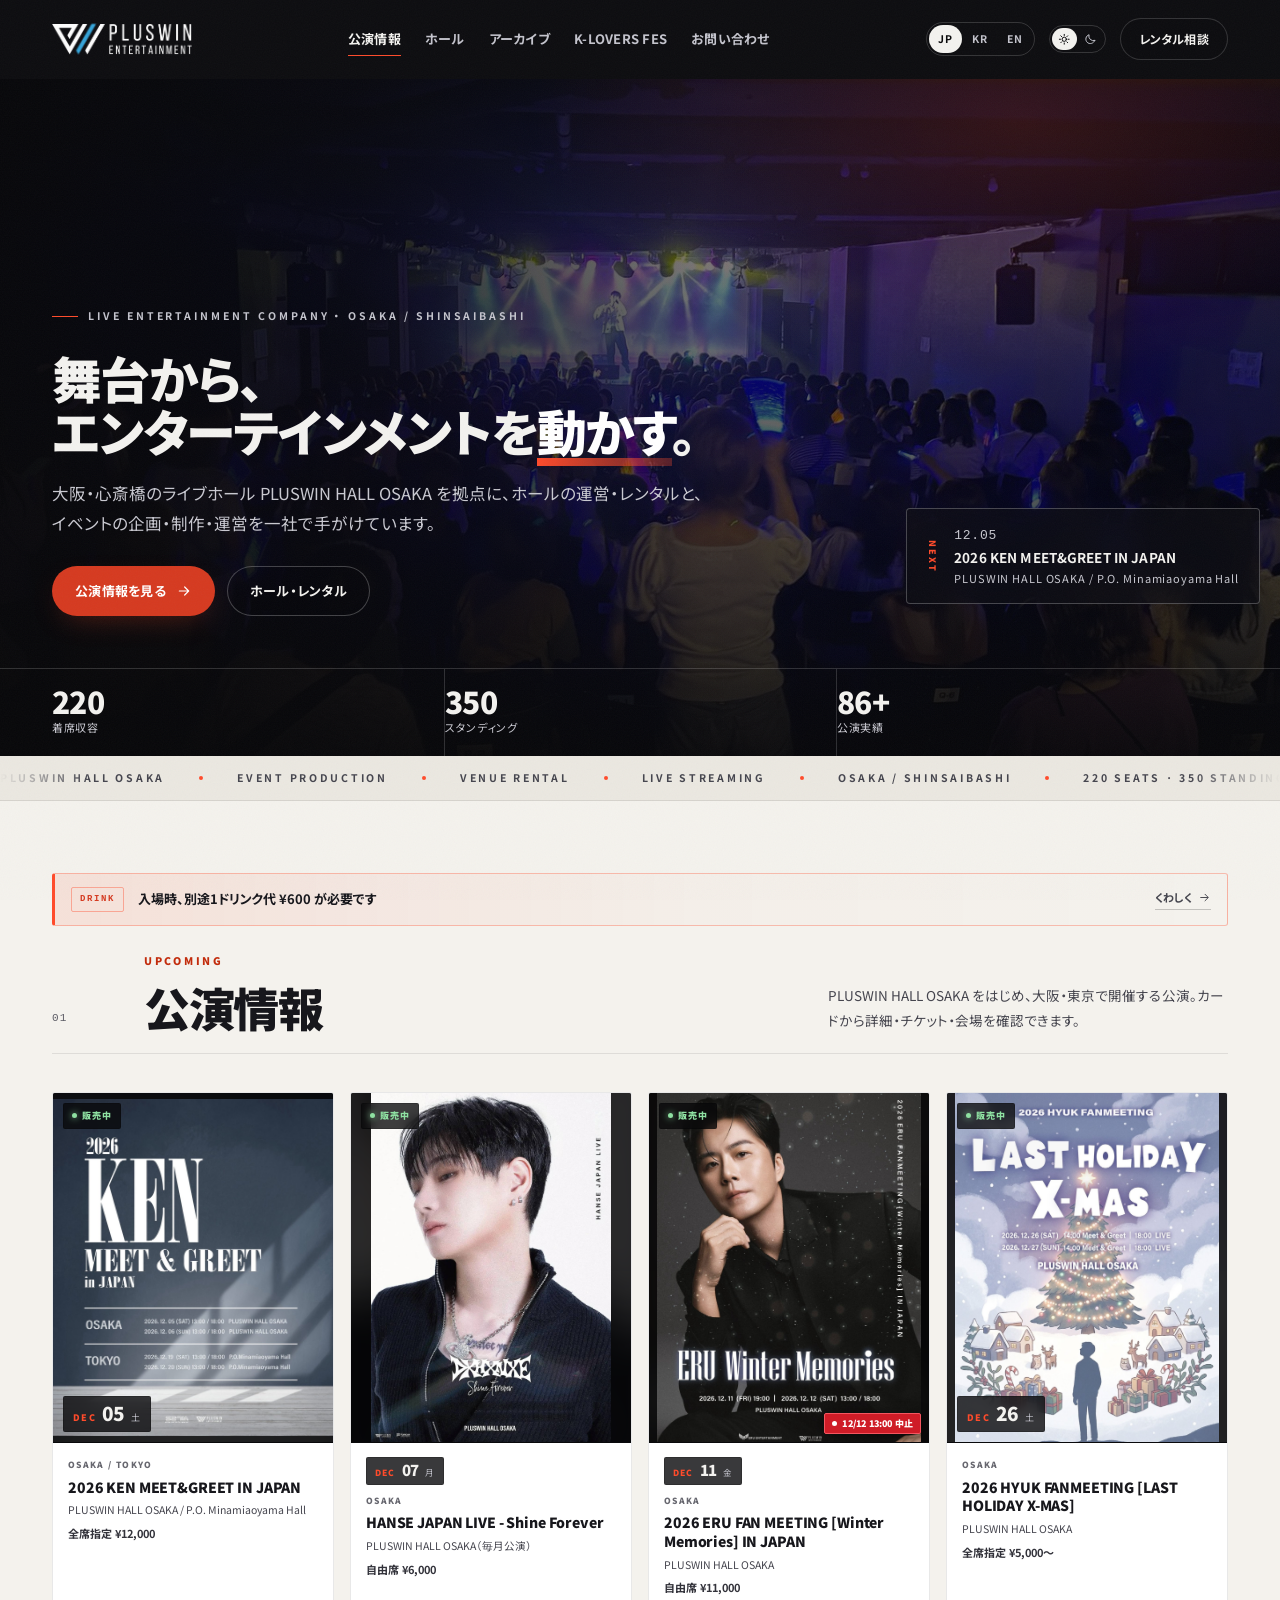
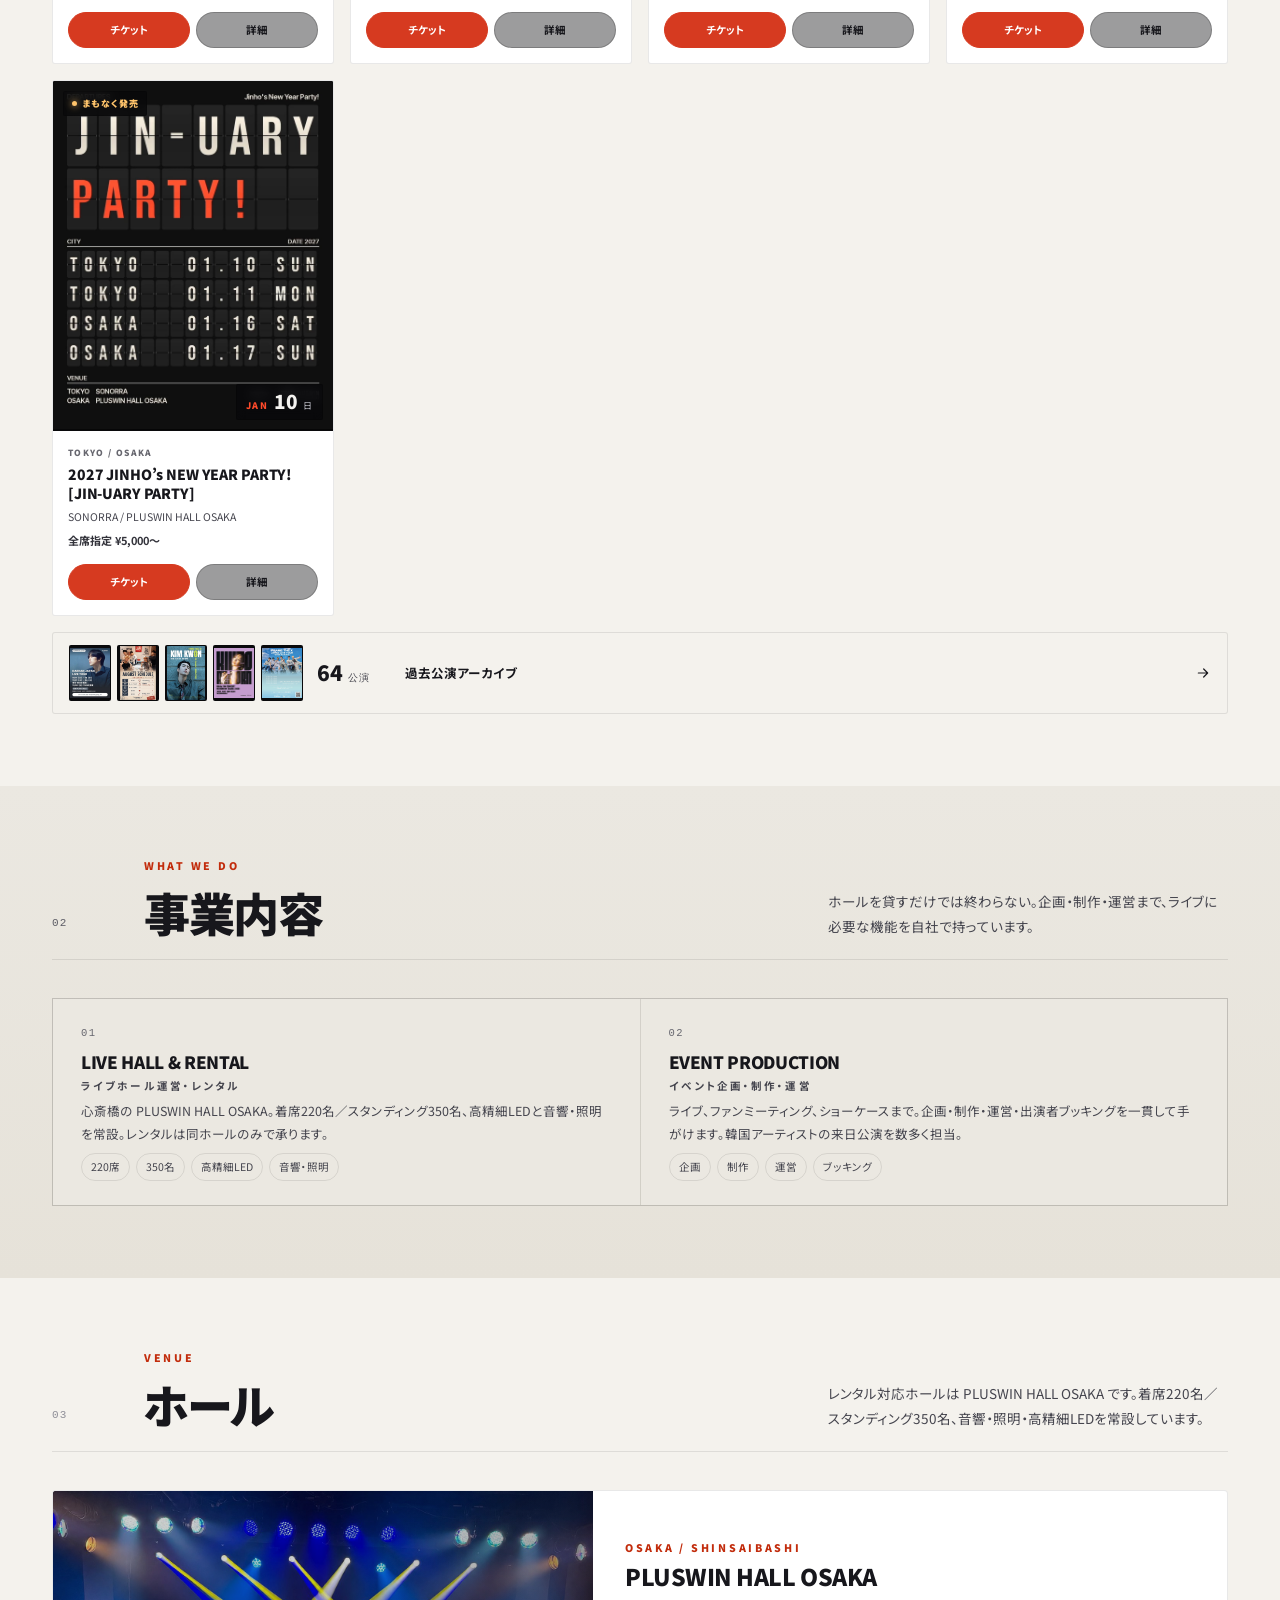
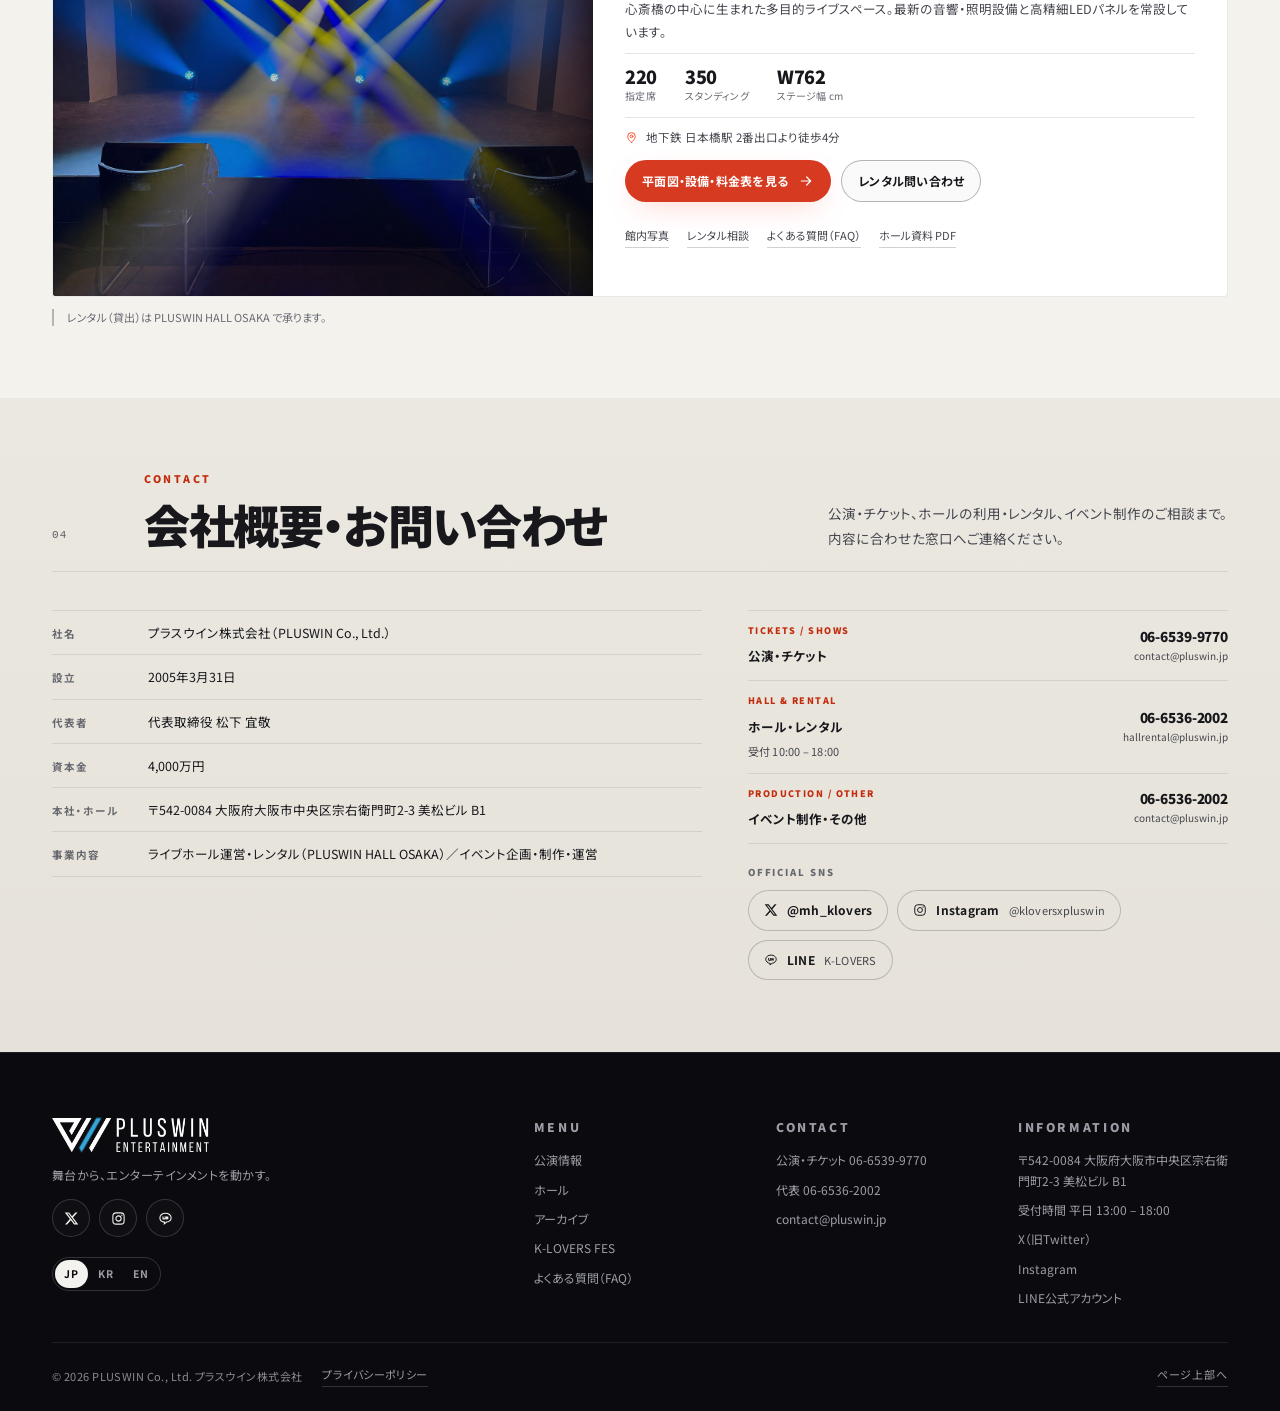
==== commit 3007c313: "아카이브: K-LOVERS FES Vol.24 2026 NEW YEAR, EPTS 'Story 50'(Zepp Osaka Bayside) 추가; ?v=20261128x Co-Aut" ====
--- a/index.html
+++ b/index.html
@@ -26,8 +26,8 @@
 <meta property="og:image" content="https://hkw8102.github.io/-/assets/img/hall/stage-full.jpg">
 <link rel="icon" href="assets/favicon.png" sizes="64x64" type="image/png">
 <link rel="apple-touch-icon" href="assets/favicon-180.png">
-<link rel="preload" as="image" href="assets/img/hall/audience-live.jpg?v=20261128w">
-<link rel="stylesheet" href="styles.css?v=20261128w">
+<link rel="preload" as="image" href="assets/img/hall/audience-live.jpg?v=20261128x">
+<link rel="stylesheet" href="styles.css?v=20261128x">
 </head>
 <body data-page="home">
 <div class="grain" aria-hidden="true"></div>
@@ -75,7 +75,7 @@
   <!-- ============ HERO ============ -->
   <section class="hero hero-compact">
     <div class="hero-bg" aria-hidden="true">
-      <img src="assets/img/hall/audience-live.jpg?v=20261128w" alt="" fetchpriority="high">
+      <img src="assets/img/hall/audience-live.jpg?v=20261128x" alt="" fetchpriority="high">
     </div>
     <div class="hero-veil" aria-hidden="true"></div>
     <div class="wrap hero-inner">
@@ -347,10 +347,10 @@
   </aside>
 </div>
 
-<script src="assets/js/analytics.js?v=20261128w"></script>
-<script src="assets/js/theme.js?v=20261128w"></script>
-<script src="assets/js/data.js?v=20261128w"></script>
-<script src="assets/js/i18n-extra.js?v=20261128w"></script>
-<script src="assets/js/site.js?v=20261128w"></script>
+<script src="assets/js/analytics.js?v=20261128x"></script>
+<script src="assets/js/theme.js?v=20261128x"></script>
+<script src="assets/js/data.js?v=20261128x"></script>
+<script src="assets/js/i18n-extra.js?v=20261128x"></script>
+<script src="assets/js/site.js?v=20261128x"></script>
 </body>
 </html>
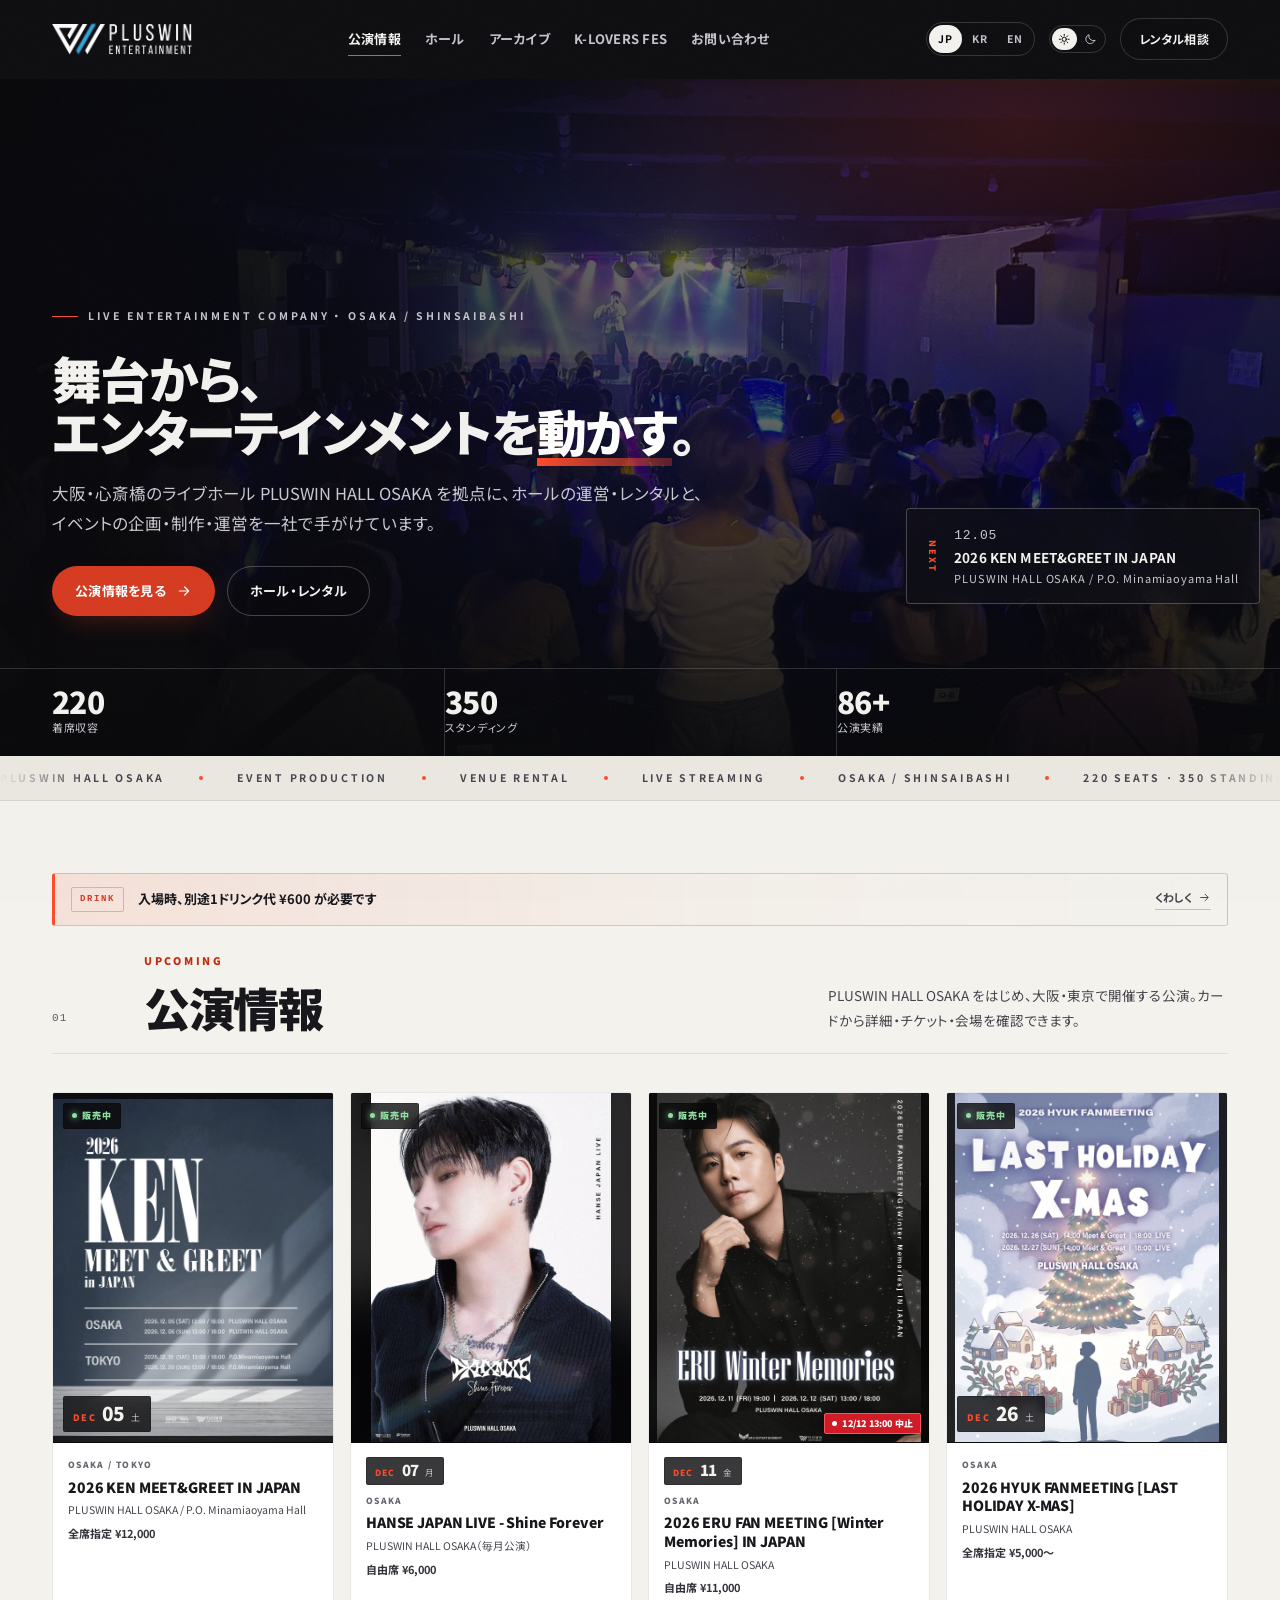
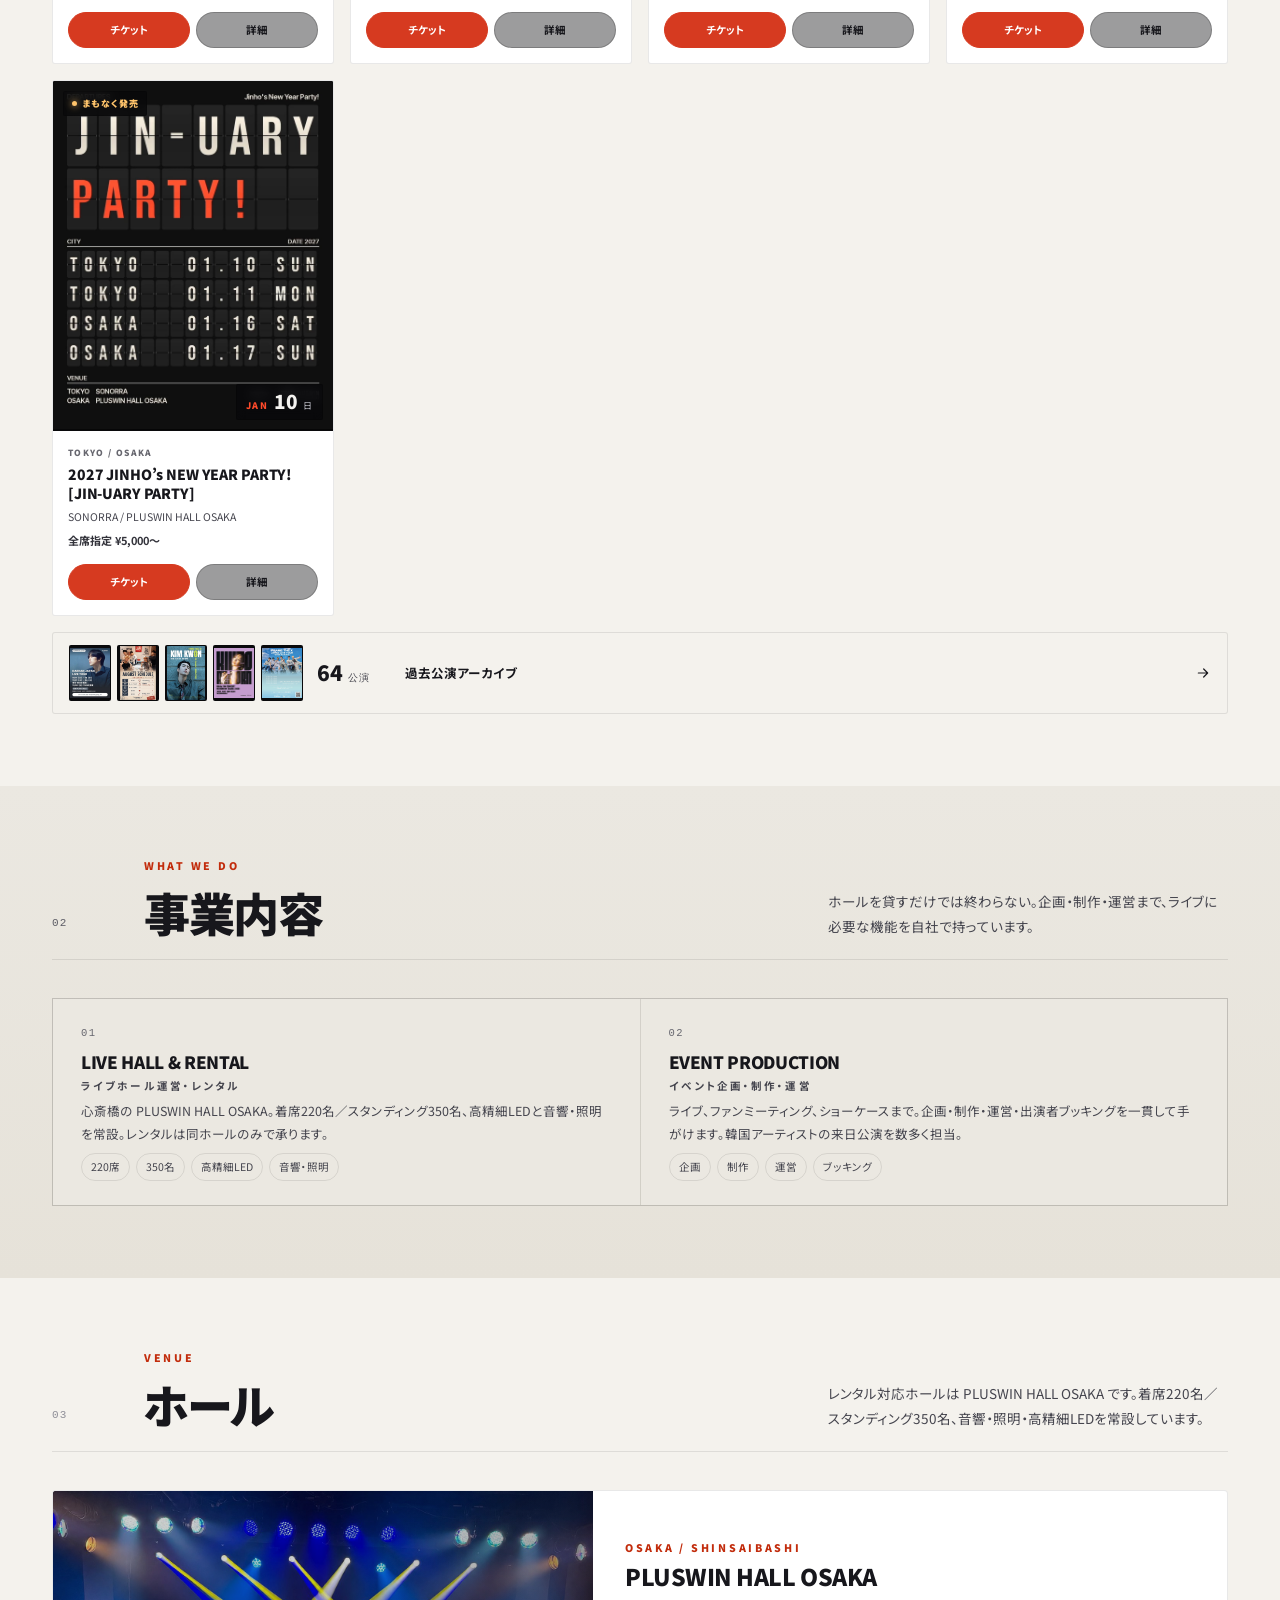
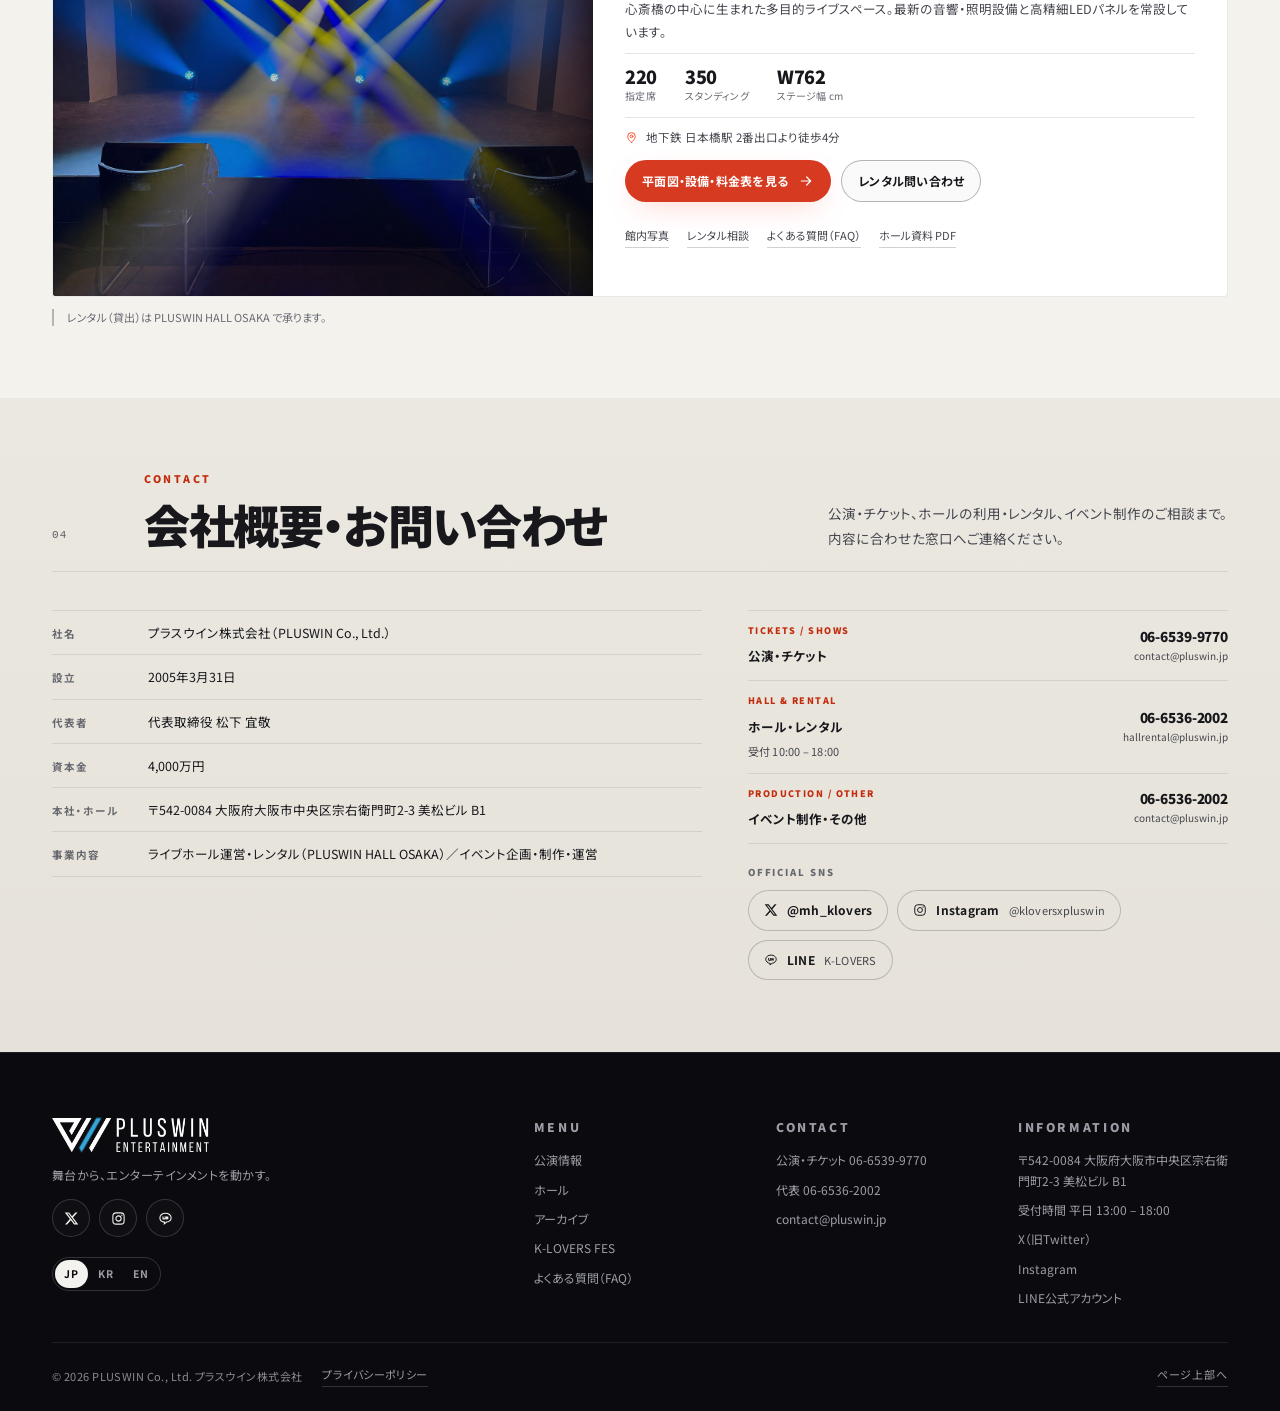
==== commit ab517dd8: "문의 폼 3종을 FormSubmit → Google Apps Script(pluswin.production)로 전환 - 대관 문의·화환 신청·견적 메일: Apps Script 웹앱" ====
--- a/index.html
+++ b/index.html
@@ -26,8 +26,8 @@
 <meta property="og:image" content="https://hkw8102.github.io/-/assets/img/hall/stage-full.jpg">
 <link rel="icon" href="assets/favicon.png" sizes="64x64" type="image/png">
 <link rel="apple-touch-icon" href="assets/favicon-180.png">
-<link rel="preload" as="image" href="assets/img/hall/audience-live.jpg?v=20261128x">
-<link rel="stylesheet" href="styles.css?v=20261128x">
+<link rel="preload" as="image" href="assets/img/hall/audience-live.jpg?v=20261128y">
+<link rel="stylesheet" href="styles.css?v=20261128y">
 </head>
 <body data-page="home">
 <div class="grain" aria-hidden="true"></div>
@@ -75,7 +75,7 @@
   <!-- ============ HERO ============ -->
   <section class="hero hero-compact">
     <div class="hero-bg" aria-hidden="true">
-      <img src="assets/img/hall/audience-live.jpg?v=20261128x" alt="" fetchpriority="high">
+      <img src="assets/img/hall/audience-live.jpg?v=20261128y" alt="" fetchpriority="high">
     </div>
     <div class="hero-veil" aria-hidden="true"></div>
     <div class="wrap hero-inner">
@@ -347,10 +347,10 @@
   </aside>
 </div>
 
-<script src="assets/js/analytics.js?v=20261128x"></script>
-<script src="assets/js/theme.js?v=20261128x"></script>
-<script src="assets/js/data.js?v=20261128x"></script>
-<script src="assets/js/i18n-extra.js?v=20261128x"></script>
-<script src="assets/js/site.js?v=20261128x"></script>
+<script src="assets/js/analytics.js?v=20261128y"></script>
+<script src="assets/js/theme.js?v=20261128y"></script>
+<script src="assets/js/data.js?v=20261128y"></script>
+<script src="assets/js/i18n-extra.js?v=20261128y"></script>
+<script src="assets/js/site.js?v=20261128y"></script>
 </body>
 </html>
